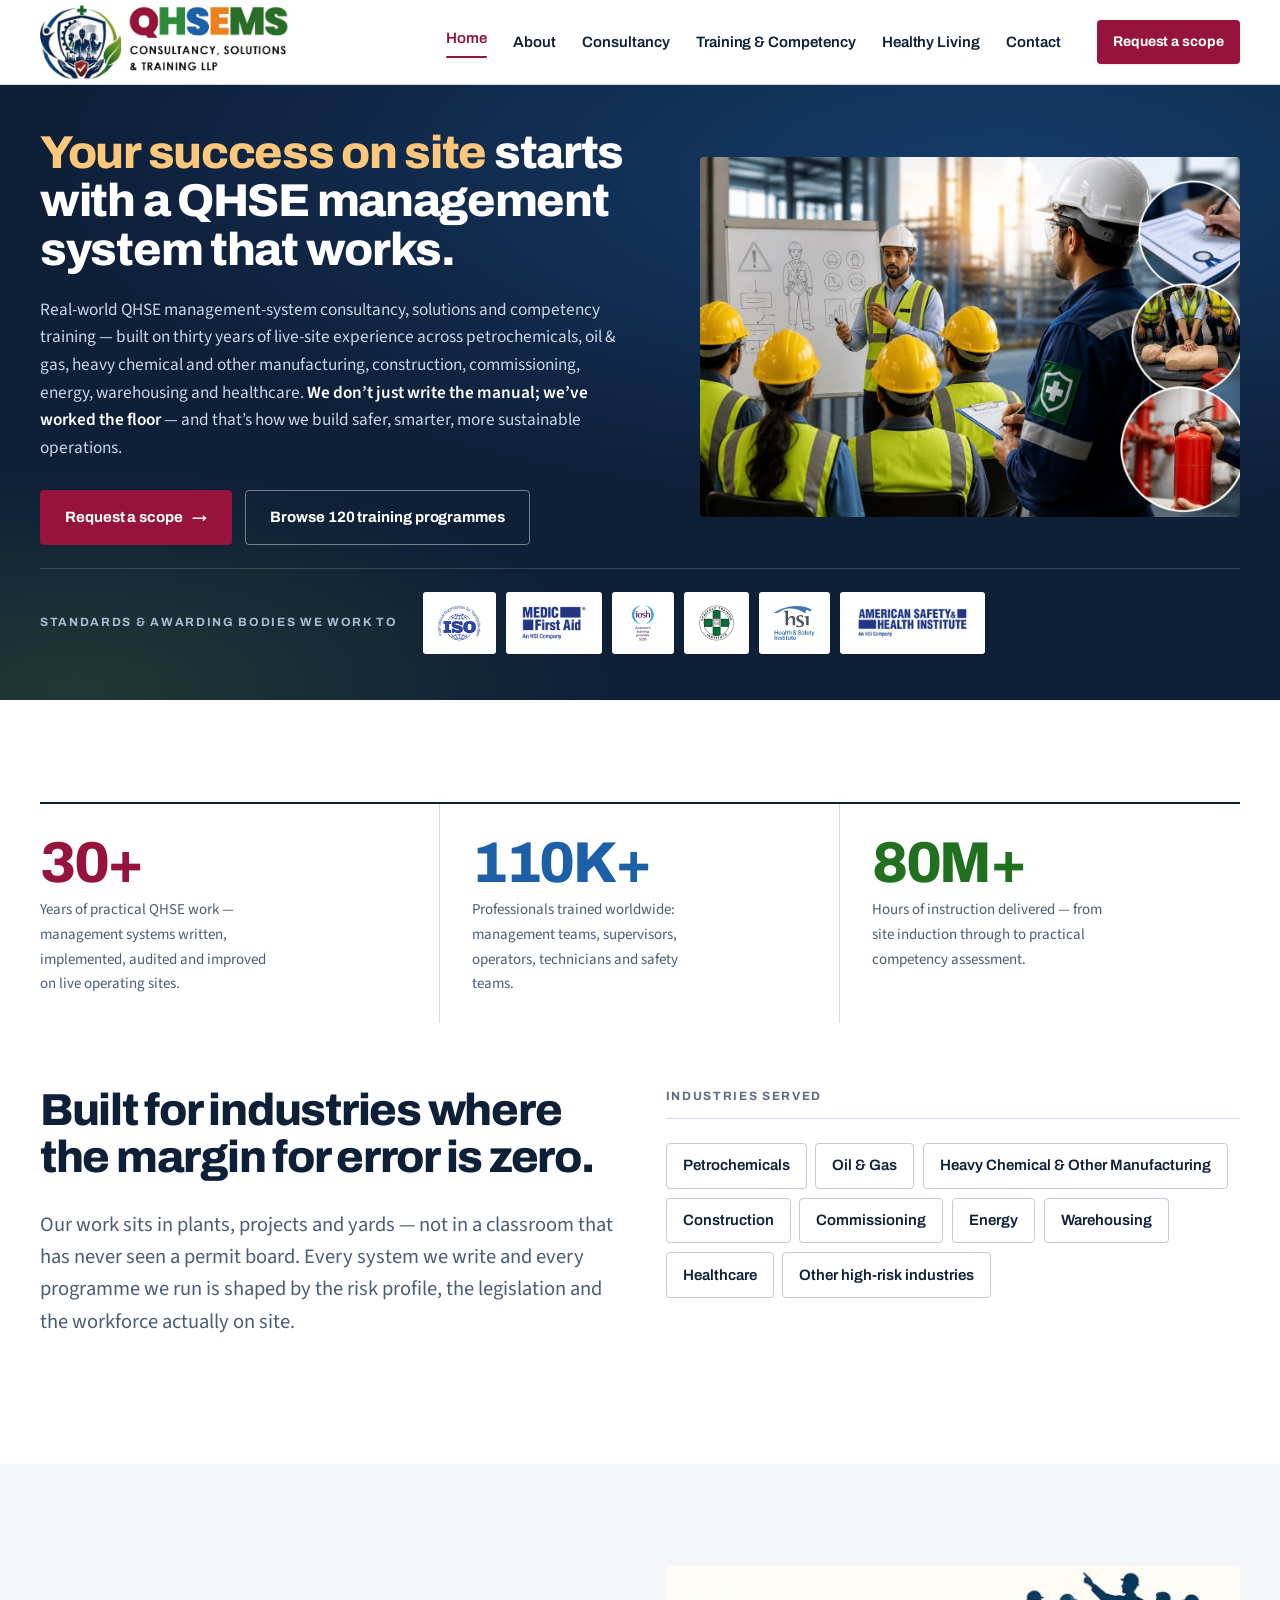
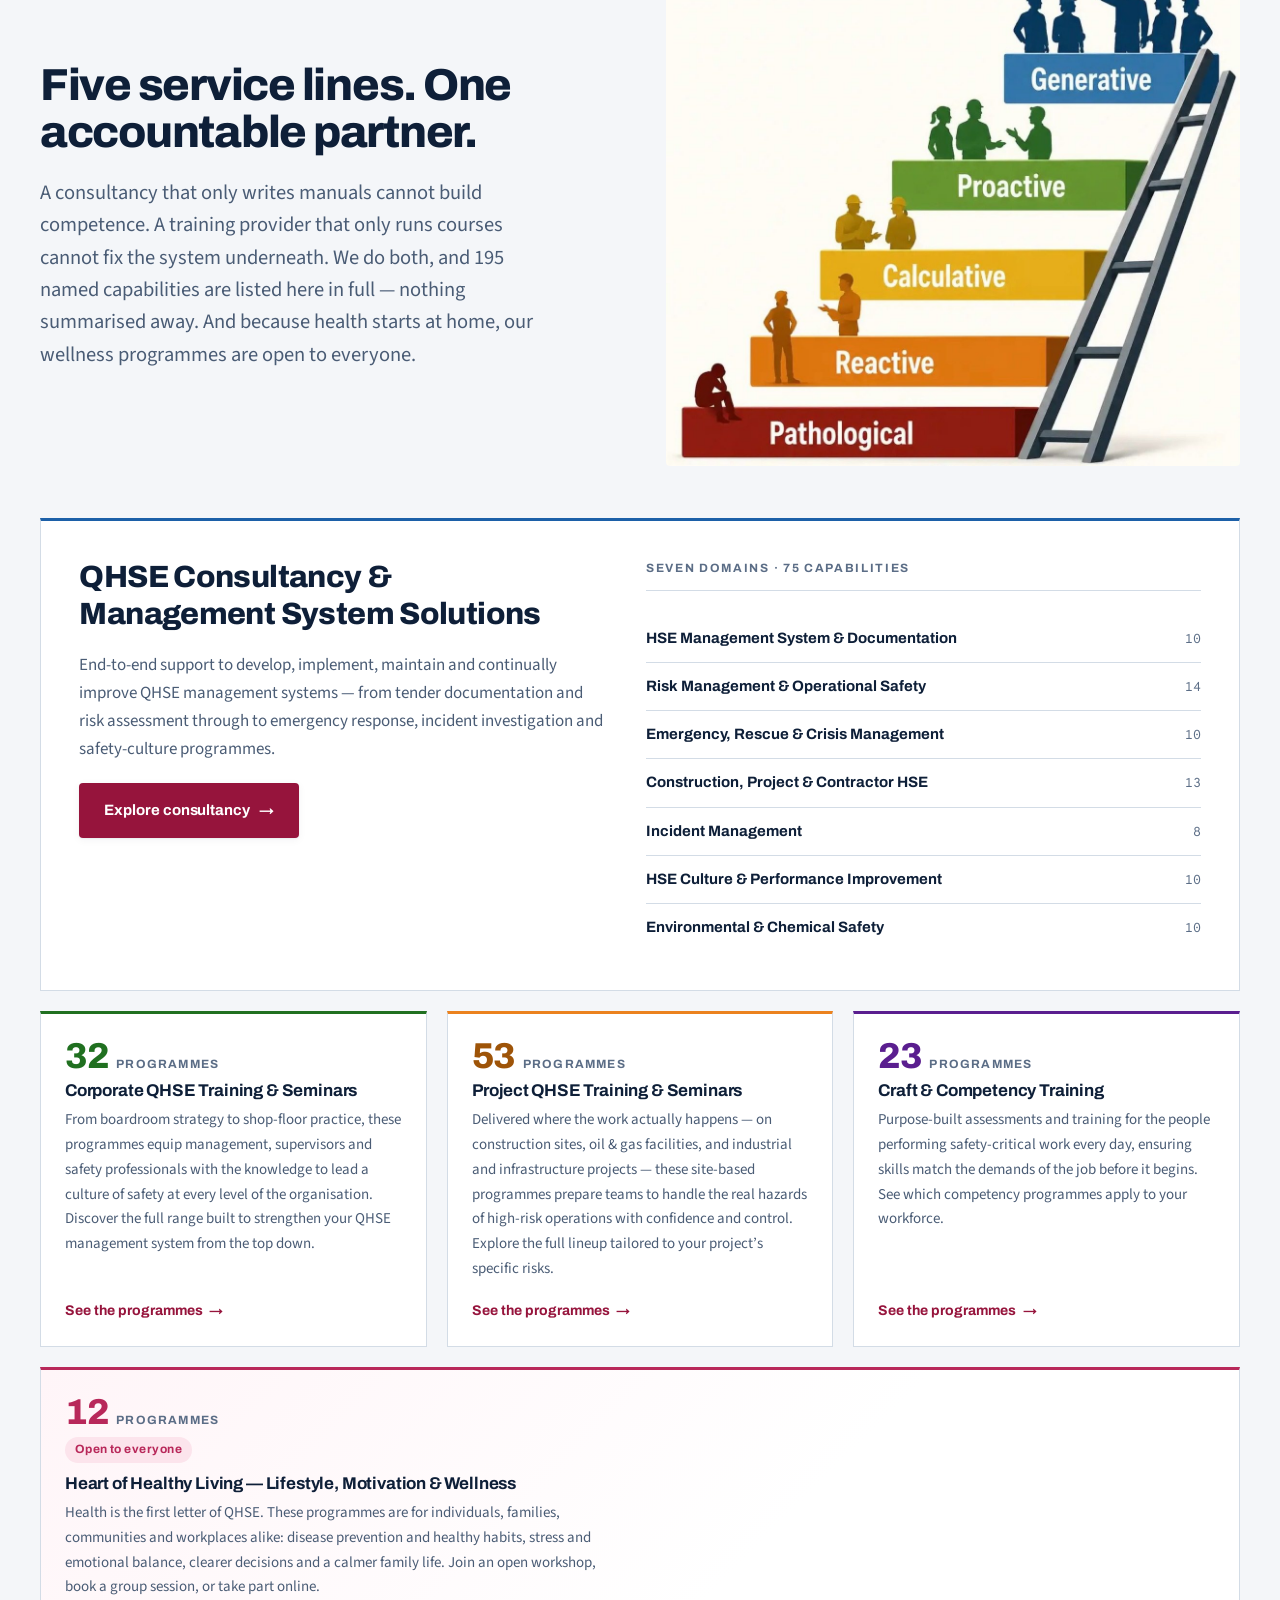
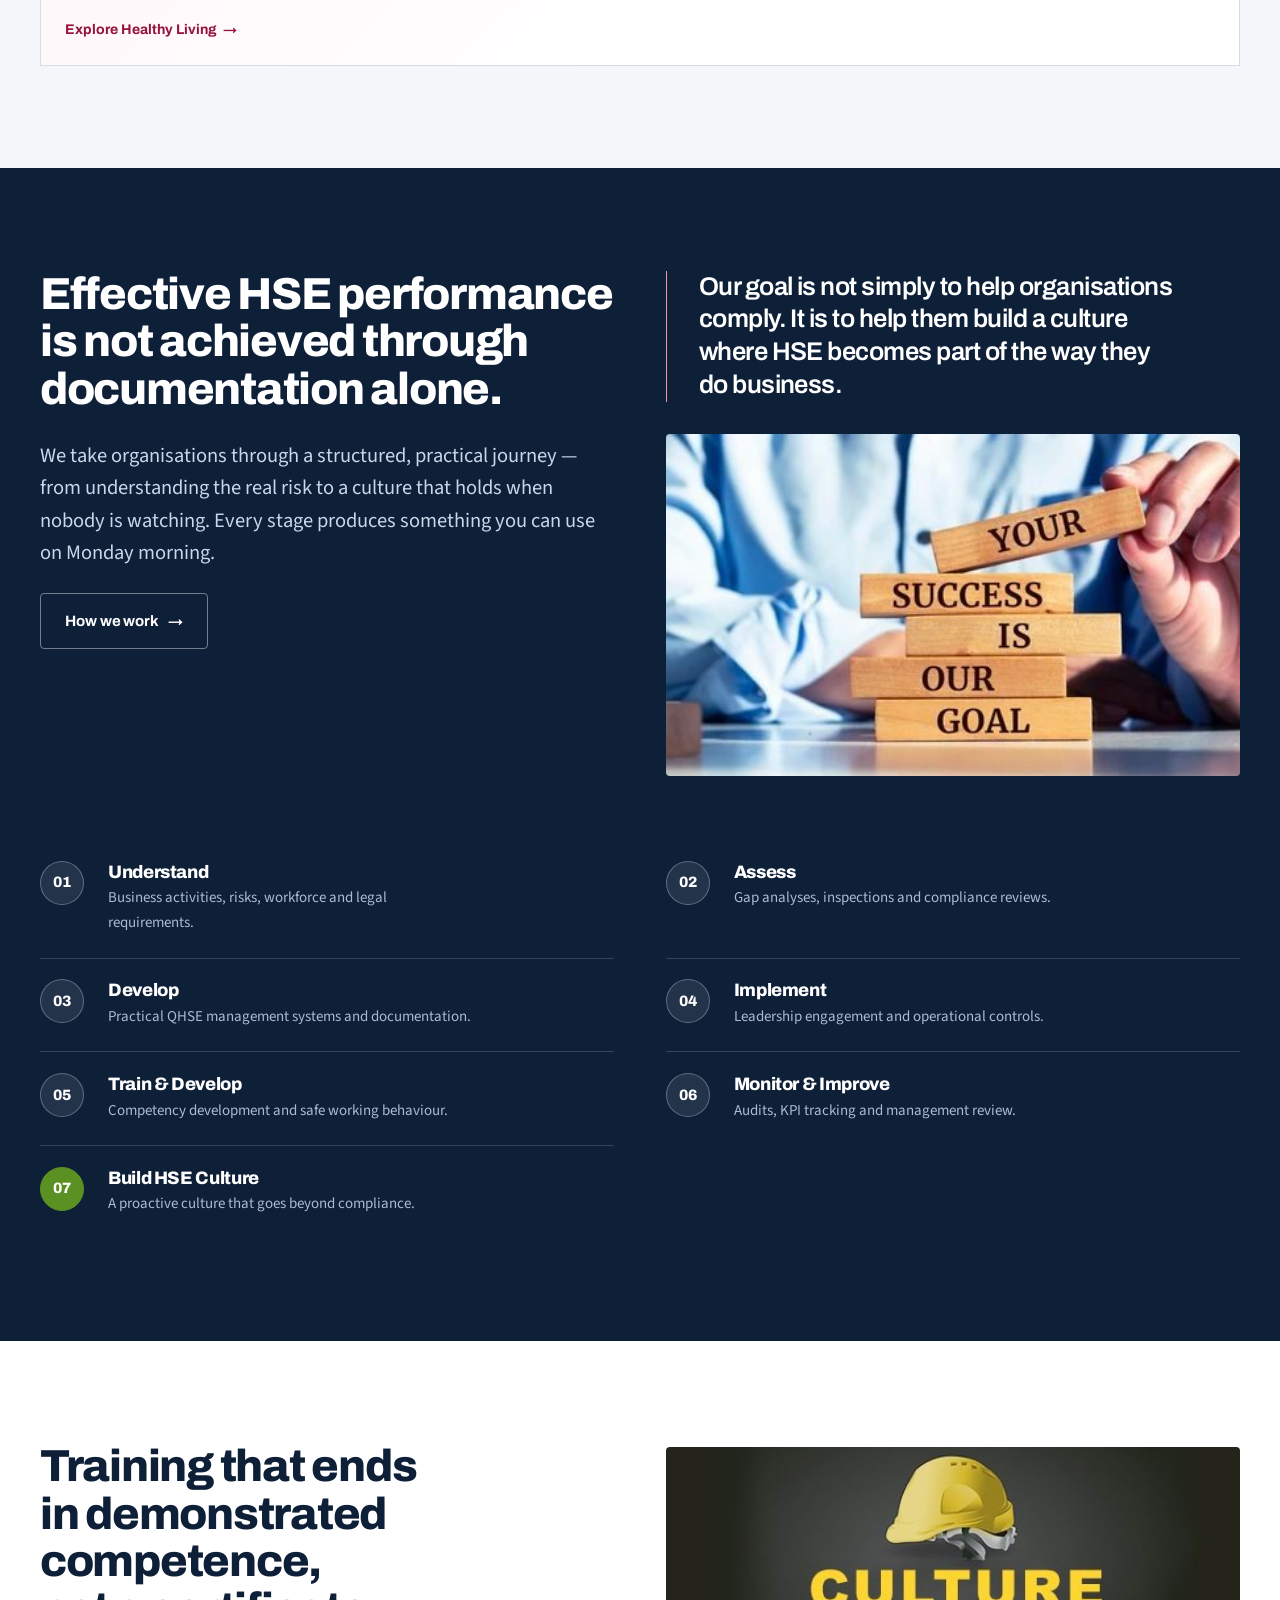
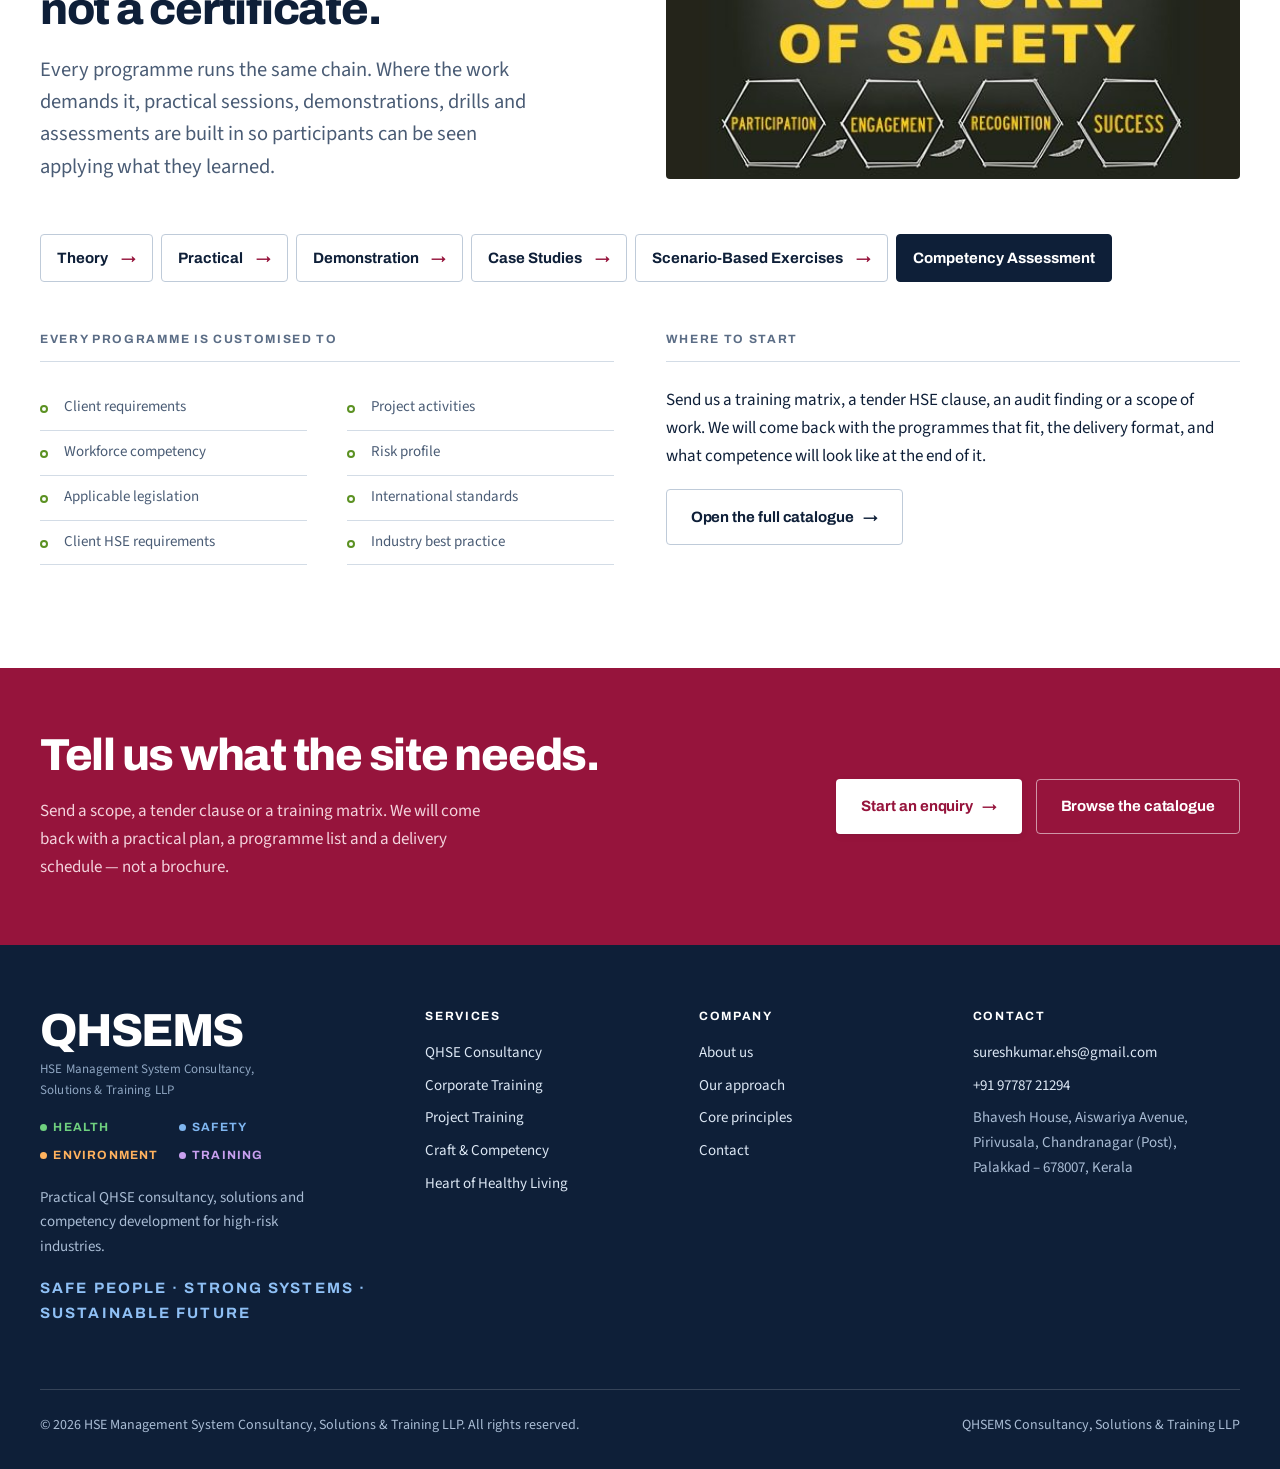
==== index.html @ 495a7391 "Add Heart of Healthy Living programme, site photos and larger logo tagline - New wellness.html: 12 l" ====
<!DOCTYPE html>
<html lang="en">
<head>
<meta charset="utf-8">
<meta name="viewport" content="width=device-width, initial-scale=1">
<title>QHSEMS — HSE Management System Consultancy, Solutions &amp; Training LLP</title>
<meta name="description" content="QHSE management system consultancy, solutions and competency training for petrochemicals, oil &amp; gas, heavy chemical manufacturing, construction, commissioning, energy, warehousing and healthcare. 30+ years, 110,000+ professionals trained.">
<link rel="icon" href="assets/img/favicon.png" type="image/png">
<link rel="preconnect" href="https://fonts.googleapis.com">
<link rel="preconnect" href="https://fonts.gstatic.com" crossorigin>
<link href="https://fonts.googleapis.com/css2?family=Archivo:wght@500;600;700;800&family=Overpass+Mono:wght@400;600&family=Source+Sans+3:wght@400;600&display=swap" rel="stylesheet">
<link rel="stylesheet" href="assets/css/site.css">
<meta property="og:title" content="QHSEMS — HSE Management System Consultancy, Solutions &amp; Training LLP">
<meta property="og:description" content="Safe people. Strong systems. Sustainable future. 30+ years of practical QHSE consultancy and training in high-risk industries.">
<meta property="og:type" content="website">
</head>
<body data-page="home">
<!--
IMPECCABLE DIRECTION CONTRACT
THESIS: The catalogue is the argument — 195 named capabilities shown, not summarised. Refuses the three-icon-cards-and-a-stock-photo shorthand the category ships.
OWN-WORLD: Logo-sampled palette — navy #0E1F38 ground bands, crimson #96143C action, the four pillar colours (green/blue/orange/purple) coding the four service lines. Archivo 800 headlines, Source Sans 3 body, rules and hairlines instead of card shadows, authored line-art plant elevation.
STORY: A project or procurement buyer sees one partner for both the system and the people, confirms scale (30+/110K+/80M+) and standards, browses the real catalogue, builds an enquiry list, sends it.
FIRST VIEWPORT: Navy band washed with blue and leaf-green light. Left: headline over sub-line and two actions, crimson primary. Right: line-art process-plant elevation. A credentials rule spans both.
FORM: Category standard (canon exit), chosen by the user over the roll's assigned candidate 6 of 7 (isolation-and-tagging world); staging: conventional marketing scroll, own list; seed key 33fa7965.
FINISH: unreviewed and undocumented is unfinished; this build ends with the finish review, the verdict, and DESIGN.md
-->
<a class="skip" href="#main">Skip to content</a>

<header class="site-header">
  <div class="wrap site-header__bar">
    <a class="brand" href="index.html" aria-label="QHSEMS — home">
      <img src="assets/img/qhsems-logo-header.jpg" alt="QHSEMS Consultancy, Solutions &amp; Training LLP" width="1170" height="367">
    </a>
    <nav class="nav" id="primary-nav" aria-label="Primary">
      <a href="index.html" aria-current="page">Home</a>
      <a href="about.html">About</a>
      <a href="consultancy.html">Consultancy</a>
      <a href="training.html">Training &amp; Competency</a>
      <a href="wellness.html">Healthy Living</a>
      <a href="contact.html">Contact</a>
      <a class="nav__cta btn btn--primary" href="contact.html">Request a scope</a>
    </nav>
    <div class="header-actions">
      <button class="btn btn--ghost btn--sm basket-btn" id="enquiry-btn" type="button" data-count="0" hidden>
        Enquiry list <span class="n">0</span>
      </button>
      <a class="btn btn--primary btn--sm" href="contact.html">Request a scope</a>
      <button class="nav-toggle" type="button" aria-expanded="false" aria-controls="primary-nav" aria-label="Menu"><span></span></button>
    </div>
  </div>
</header>

<main id="main">

  <!-- ============ HERO ============ -->
  <section class="hero">
    <div class="wrap">
      <div class="hero__inner">
        <div>
          <h1><em>Your success on site</em> starts with a QHSE management system that works.</h1>
          <p class="hero__sub">Real-world QHSE management-system consultancy, solutions and competency training &mdash; built on thirty years of live-site experience across petrochemicals, oil &amp; gas, heavy chemical and other manufacturing, construction, commissioning, energy, warehousing and healthcare. <strong>We don&rsquo;t just write the manual; we&rsquo;ve worked the floor</strong> &mdash; and that&rsquo;s how we build safer, smarter, more sustainable operations.</p>
          <div class="hero__actions">
            <a class="btn btn--primary" href="contact.html">Request a scope <span class="btn__arrow" aria-hidden="true">&rarr;</span></a>
            <a class="btn btn--on-ink" href="training.html">Browse 120 training programmes</a>
          </div>
        </div>
        <div class="hero__art">
          <img src="assets/img/hero-training.jpg" alt="QHSEMS trainer briefing a site crew in hard hats and hi-vis, with insets of certification, CPR practice and fire-extinguisher training" width="1280" height="853" fetchpriority="high">
        </div>
      </div>

      <div class="hero__cred">
        <div class="credentials">
          <span class="credentials__label">Standards &amp; awarding bodies we work to</span>
          <ul class="cred-logos">
            <li><img src="assets/img/cred-iso.png" alt="ISO &mdash; International Organization for Standardization" width="142" height="120" loading="lazy"></li>
            <li><img src="assets/img/cred-medic-first-aid.png" alt="MEDIC First Aid, an HSI company" width="186" height="120" loading="lazy"></li>
            <li><img src="assets/img/cred-iosh.png" alt="IOSH approved training provider 5235" width="120" height="120" loading="lazy"></li>
            <li><img src="assets/img/cred-scaffold-training-institute.png" alt="Scaffold Training Institute" width="125" height="120" loading="lazy"></li>
            <li><img src="assets/img/cred-hsi.png" alt="HSI &mdash; Health &amp; Safety Institute" width="138" height="120" loading="lazy"></li>
            <li><img src="assets/img/cred-ashi.png" alt="American Safety &amp; Health Institute, an HSI company" width="281" height="120" loading="lazy"></li>
          </ul>
        </div>
      </div>
    </div>
  </section>

  <!-- ============ RECORD ============ -->
  <section class="section">
    <div class="wrap">
      <div class="record">
        <div class="record__item reveal">
          <span class="record__n">30+</span>
          <p>Years of practical QHSE work — management systems written, implemented, audited and improved on live operating sites.</p>
        </div>
        <div class="record__item reveal">
          <span class="record__n">110K+</span>
          <p>Professionals trained worldwide: management teams, supervisors, operators, technicians and safety teams.</p>
        </div>
        <div class="record__item reveal">
          <span class="record__n">80M+</span>
          <p>Hours of instruction delivered — from site induction through to practical competency assessment.</p>
        </div>
      </div>

      <div class="two-col" style="margin-top:clamp(2.5rem,5vw,4rem)">
        <div class="reveal">
          <h2>Built for industries where the margin for error is zero.</h2>
          <p class="lede">Our work sits in plants, projects and yards — not in a classroom that has never seen a permit board. Every system we write and every programme we run is shaped by the risk profile, the legislation and the workforce actually on site.</p>
        </div>
        <div class="reveal">
          <span class="rule-label">Industries served</span>
          <ul class="industries">
            <li>Petrochemicals</li>
            <li>Oil &amp; Gas</li>
            <li>Heavy Chemical &amp; Other Manufacturing</li>
            <li>Construction</li>
            <li>Commissioning</li>
            <li>Energy</li>
            <li>Warehousing</li>
            <li>Healthcare</li>
            <li>Other high-risk industries</li>
          </ul>
        </div>
      </div>
    </div>
  </section>

  <!-- ============ SERVICES ============ -->
  <section class="section section--surface" id="services">
    <div class="wrap">
      <div class="section-head section-head--media reveal">
        <div>
          <h2>Five service lines. One accountable partner.</h2>
          <p class="lede">A consultancy that only writes manuals cannot build competence. A training provider that only runs courses cannot fix the system underneath. We do both, and 195 named capabilities are listed here in full — nothing summarised away. And because health starts at home, our wellness programmes are open to everyone.</p>
        </div>
        <img class="media" src="assets/img/culture-ladder.jpg" alt="Safety culture ladder: Pathological, Reactive, Calculative, Proactive, Generative" width="1188" height="1034" loading="lazy">
      </div>

      <div class="lead-service reveal">
        <div>
          <h3>QHSE Consultancy &amp; Management System Solutions</h3>
          <p>End-to-end support to develop, implement, maintain and continually improve QHSE management systems — from tender documentation and risk assessment through to emergency response, incident investigation and safety-culture programmes.</p>
          <a class="btn btn--primary" href="consultancy.html">Explore consultancy <span class="btn__arrow" aria-hidden="true">&rarr;</span></a>
        </div>
        <div>
          <span class="rule-label">Seven domains &middot; 75 capabilities</span>
          <ul class="domain-list">
            <li><b>HSE Management System &amp; Documentation</b> <span class="count">10</span></li>
            <li><b>Risk Management &amp; Operational Safety</b> <span class="count">14</span></li>
            <li><b>Emergency, Rescue &amp; Crisis Management</b> <span class="count">10</span></li>
            <li><b>Construction, Project &amp; Contractor HSE</b> <span class="count">13</span></li>
            <li><b>Incident Management</b> <span class="count">8</span></li>
            <li><b>HSE Culture &amp; Performance Improvement</b> <span class="count">10</span></li>
            <li><b>Environmental &amp; Chemical Safety</b> <span class="count">10</span></li>
          </ul>
        </div>
      </div>

      <div class="tracks">
        <a class="track track--corporate reveal" href="training.html#corporate">
          <span class="track__n">32<small>programmes</small></span>
          <h4>Corporate QHSE Training &amp; Seminars</h4>
          <p>From boardroom strategy to shop-floor practice, these programmes equip management, supervisors and safety professionals with the knowledge to lead a culture of safety at every level of the organisation. Discover the full range built to strengthen your QHSE management system from the top down.</p>
          <span class="track__go">See the programmes <span class="btn__arrow" aria-hidden="true">&rarr;</span></span>
        </a>
        <a class="track track--project reveal" href="training.html#project">
          <span class="track__n">53<small>programmes</small></span>
          <h4>Project QHSE Training &amp; Seminars</h4>
          <p>Delivered where the work actually happens &mdash; on construction sites, oil &amp; gas facilities, and industrial and infrastructure projects &mdash; these site-based programmes prepare teams to handle the real hazards of high-risk operations with confidence and control. Explore the full lineup tailored to your project&rsquo;s specific risks.</p>
          <span class="track__go">See the programmes <span class="btn__arrow" aria-hidden="true">&rarr;</span></span>
        </a>
        <a class="track track--craft reveal" href="training.html#craft">
          <span class="track__n">23<small>programmes</small></span>
          <h4>Craft &amp; Competency Training</h4>
          <p>Purpose-built assessments and training for the people performing safety-critical work every day, ensuring skills match the demands of the job before it begins. See which competency programmes apply to your workforce.</p>
          <span class="track__go">See the programmes <span class="btn__arrow" aria-hidden="true">&rarr;</span></span>
        </a>
        <a class="track track--wellness reveal" href="wellness.html">
          <span class="track__n">12<small>programmes</small></span>
          <span class="track__tag">Open to everyone</span>
          <h4>Heart of Healthy Living &mdash; Lifestyle, Motivation &amp; Wellness</h4>
          <p>Health is the first letter of QHSE. These programmes are for individuals, families, communities and workplaces alike: disease prevention and healthy habits, stress and emotional balance, clearer decisions and a calmer family life. Join an open workshop, book a group session, or take part online.</p>
          <span class="track__go">Explore Healthy Living <span class="btn__arrow" aria-hidden="true">&rarr;</span></span>
        </a>
      </div>
    </div>
  </section>

  <!-- ============ APPROACH ============ -->
  <section class="section section--ink">
    <div class="wrap">
      <div class="two-col" style="align-items:start">
        <div class="reveal">
          <h2>Effective HSE performance is not achieved through documentation alone.</h2>
          <p class="lede">We take organisations through a structured, practical journey — from understanding the real risk to a culture that holds when nobody is watching. Every stage produces something you can use on Monday morning.</p>
          <p style="margin-top:1.5rem"><a class="btn btn--on-ink" href="about.html">How we work <span class="btn__arrow" aria-hidden="true">&rarr;</span></a></p>
        </div>
        <div class="reveal">
          <p class="quote">Our goal is not simply to help organisations comply. It is to help them build a culture where HSE becomes part of the way they do business.</p>
          <img class="media" src="assets/img/success-goal.jpg" alt="Wooden blocks stacked to read: Your success is our goal" width="436" height="260" loading="lazy" style="margin-top:2rem">

        </div>
      </div>

      <ol class="rail" style="margin-top:clamp(2.5rem,5vw,4rem)">
        <li class="reveal"><h3>Understand</h3><p>Business activities, risks, workforce and legal requirements.</p></li>
        <li class="reveal"><h3>Assess</h3><p>Gap analyses, inspections and compliance reviews.</p></li>
        <li class="reveal"><h3>Develop</h3><p>Practical QHSE management systems and documentation.</p></li>
        <li class="reveal"><h3>Implement</h3><p>Leadership engagement and operational controls.</p></li>
        <li class="reveal"><h3>Train &amp; Develop</h3><p>Competency development and safe working behaviour.</p></li>
        <li class="reveal"><h3>Monitor &amp; Improve</h3><p>Audits, KPI tracking and management review.</p></li>
        <li class="reveal"><h3>Build HSE Culture</h3><p>A proactive culture that goes beyond compliance.</p></li>
      </ol>
    </div>
  </section>

  <!-- ============ TRAINING APPROACH ============ -->
  <section class="section">
    <div class="wrap">
      <div class="section-head section-head--media reveal">
        <div>
          <h2>Training that ends in demonstrated competence, not a certificate.</h2>
          <p class="lede">Every programme runs the same chain. Where the work demands it, practical sessions, demonstrations, drills and assessments are built in so participants can be seen applying what they learned.</p>
        </div>
        <img class="media" src="assets/img/culture-of-safety.jpg" alt="Culture of safety: Participation, Engagement, Recognition, Success" width="545" height="315" loading="lazy">
      </div>

      <ul class="chain reveal">
        <li>Theory</li>
        <li>Practical</li>
        <li>Demonstration</li>
        <li>Case Studies</li>
        <li>Scenario-Based Exercises</li>
        <li>Competency Assessment</li>
      </ul>

      <div class="two-col" style="margin-top:clamp(2rem,4vw,3rem)">
        <div class="reveal">
          <span class="rule-label">Every programme is customised to</span>
          <ul class="tailored">
            <li>Client requirements</li>
            <li>Project activities</li>
            <li>Workforce competency</li>
            <li>Risk profile</li>
            <li>Applicable legislation</li>
            <li>International standards</li>
            <li>Client HSE requirements</li>
            <li>Industry best practice</li>
          </ul>
        </div>
        <div class="reveal">
          <span class="rule-label">Where to start</span>
          <p>Send us a training matrix, a tender HSE clause, an audit finding or a scope of work. We will come back with the programmes that fit, the delivery format, and what competence will look like at the end of it.</p>
          <p><a class="btn btn--ghost" href="training.html">Open the full catalogue <span class="btn__arrow" aria-hidden="true">&rarr;</span></a></p>
        </div>
      </div>
    </div>
  </section>

  <!-- ============ CTA ============ -->
  <section class="cta">
    <div class="wrap cta__inner">
      <div>
        <h2>Tell us what the site needs.</h2>
        <p>Send a scope, a tender clause or a training matrix. We will come back with a practical plan, a programme list and a delivery schedule — not a brochure.</p>
      </div>
      <div class="cta__actions">
        <a class="btn btn--primary" href="contact.html">Start an enquiry <span class="btn__arrow" aria-hidden="true">&rarr;</span></a>
        <a class="btn btn--on-ink" href="training.html">Browse the catalogue</a>
      </div>
    </div>
  </section>

</main>

<footer class="site-footer">
  <div class="wrap">
    <div class="footer-grid">
      <div class="footer-brand">
        <p class="footer-word">QHSEMS</p>
        <p class="footer-legal">HSE Management System Consultancy, Solutions &amp; Training LLP</p>
        <ul class="footer-pillars">
          <li style="--c:#6FD07F">Health</li>
          <li style="--c:#7FB6F0">Safety</li>
          <li style="--c:#FFB25E">Environment</li>
          <li style="--c:#C9A0F0">Training</li>
        </ul>
        <p>Practical QHSE consultancy, solutions and competency development for high-risk industries.</p>
        <p class="footer-tag">Safe People &middot; Strong Systems &middot; Sustainable Future</p>
      </div>
      <div class="footer-col">
        <h4>Services</h4>
        <ul>
          <li><a href="consultancy.html">QHSE Consultancy</a></li>
          <li><a href="training.html#corporate">Corporate Training</a></li>
          <li><a href="training.html#project">Project Training</a></li>
          <li><a href="training.html#craft">Craft &amp; Competency</a></li>
          <li><a href="wellness.html">Heart of Healthy Living</a></li>
        </ul>
      </div>
      <div class="footer-col">
        <h4>Company</h4>
        <ul>
          <li><a href="about.html">About us</a></li>
          <li><a href="about.html#approach">Our approach</a></li>
          <li><a href="about.html#principles">Core principles</a></li>
          <li><a href="contact.html">Contact</a></li>
        </ul>
      </div>
      <div class="footer-col">
        <h4>Contact</h4>
        <ul>
          <li><a href="mailto:sureshkumar.ehs@gmail.com">sureshkumar.ehs@gmail.com</a></li>
          <li><a href="tel:+919778721294">+91 97787 21294</a></li>
          <li>Bhavesh House, Aiswariya Avenue,<br>Pirivusala, Chandranagar (Post),<br>Palakkad &ndash; 678007, Kerala</li>
        </ul>
      </div>
    </div>
    <div class="footer-bottom">
      <span>&copy; <span data-year>2026</span> HSE Management System Consultancy, Solutions &amp; Training LLP. All rights reserved.</span>
      <span>QHSEMS Consultancy, Solutions &amp; Training LLP</span>
    </div>
  </div>
</footer>

<script src="assets/js/site.js"></script>
</body>
</html>
---- assets/css/site.css ----
/* ==========================================================================
   QHSEMS Consultancy, Solutions & Training LLP
   Design system. Light ground, sized for site-office fluorescent and outdoor sun.
   Palette sampled from the supplied logo lockup.
   ========================================================================== */

:root{
  /* ink + ground */
  --ink:        #0E1F38;
  --ink-2:      #16304F;
  --muted:      #4A5C75;
  --muted-2:    #5B6D86;
  --paper:      #FFFFFF;
  --surface:    #F4F6F9;
  --surface-2:  #E8EDF3;
  --line:       #D3DCE6;
  --line-2:     #BFCBD9;

  /* brand pillars, sampled from the logo */
  --health:     #207020;
  --safety:     #1C60A8;
  --environ:    #EB821E;
  --training:   #5A1E8F;
  --crimson:    #96143C;
  --crimson-dk: #7A0F31;
  --heart:      #B8285A;
  --leaf:       #5B9122;

  /* text-safe on white */
  --environ-ink:#9E5408;

  /* on-navy */
  --on-ink-mut: #A9BCD4;
  --rule-ink:   rgba(255,255,255,.16);

  /* type */
  --display: "Archivo", "Helvetica Neue", Arial, sans-serif;
  --body: "Source Sans 3", "Segoe UI", system-ui, sans-serif;
  --mono: "Overpass Mono", ui-monospace, Consolas, monospace;

  /* metrics */
  --wrap: 1240px;
  --gutter: clamp(1.25rem, 4vw, 2.5rem);
  --pad-y: clamp(4.5rem, 8vw, 7.5rem);
  --radius: 4px;
  --header-h: 84px;

  --shadow-sm: 0 1px 2px rgba(14,31,56,.06), 0 2px 8px rgba(14,31,56,.05);
  --shadow-md: 0 2px 4px rgba(14,31,56,.05), 0 10px 26px rgba(14,31,56,.09);
  --shadow-lg: 0 4px 8px rgba(14,31,56,.06), 0 22px 50px rgba(14,31,56,.13);

  --ease: cubic-bezier(.16,.84,.28,1);
}

*,*::before,*::after{ box-sizing:border-box; }
html{ -webkit-text-size-adjust:100%; scroll-behavior:smooth; scroll-padding-top:calc(var(--header-h) + 1rem); }
@media (prefers-reduced-motion: reduce){ html{ scroll-behavior:auto; } }

body{
  margin:0;
  background:var(--paper);
  color:var(--ink);
  font-family:var(--body);
  font-size:1.0625rem;
  line-height:1.65;
  -webkit-font-smoothing:antialiased;
  text-rendering:optimizeLegibility;
}

img,svg{ max-width:100%; display:block; }
[hidden]{ display:none !important; }
a{ color:var(--safety); }
a:focus-visible,button:focus-visible,input:focus-visible,select:focus-visible,
textarea:focus-visible,summary:focus-visible,[tabindex]:focus-visible{
  outline:3px solid var(--crimson);
  outline-offset:3px;
  border-radius:2px;
}

/* ---------- type ---------- */
h1,h2,h3,h4{
  font-family:var(--display);
  font-weight:800;
  line-height:1.06;
  letter-spacing:-0.028em;
  margin:0 0 .6em;
  text-wrap:balance;
  color:var(--ink);
}
h1{ font-size:clamp(2.35rem, 4.4vw, 3.7rem); }
h2{ font-size:clamp(1.95rem, 3.5vw, 3rem); }
h3{ font-size:clamp(1.2rem, 1.7vw, 1.5rem); letter-spacing:-0.02em; line-height:1.2; }
h4{ font-size:1.0625rem; letter-spacing:-0.01em; font-weight:700; line-height:1.3; }
p{ margin:0 0 1.15em; max-width:70ch; }
.lede{ font-size:clamp(1.125rem,1.6vw,1.3125rem); line-height:1.58; color:var(--muted); max-width:64ch; }
.lede strong{ color:var(--ink); font-weight:600; }
ul,ol{ margin:0 0 1.15em; padding-left:1.15em; }
li{ margin:.25em 0; }
strong{ font-weight:600; }

.rule-label{
  font-family:var(--display);
  font-size:.75rem;
  font-weight:700;
  letter-spacing:.14em;
  text-transform:uppercase;
  color:var(--muted-2);
  margin:0 0 1.5rem;
  padding-bottom:.7rem;
  border-bottom:1px solid var(--line);
  display:block;
}
.section--ink .rule-label{ color:var(--on-ink-mut); border-bottom-color:var(--rule-ink); }

/* ---------- layout ---------- */
.wrap{ width:min(var(--wrap), 100% - var(--gutter)*2); margin-inline:auto; }
.section{ padding-block:var(--pad-y); }
.section--tight{ padding-block:clamp(3rem,5vw,4.5rem); }
.section--surface{ background:var(--surface); }
.section--ink{ background:var(--ink); color:#fff; }
.section--ink h2,.section--ink h3,.section--ink h4{ color:#fff; }
.section--ink p{ color:var(--on-ink-mut); }
.section--ink .lede{ color:#C9D7E8; }
.section--ink .lede strong{ color:#fff; }

.section-head{ max-width:64ch; margin-bottom:clamp(2.5rem,4vw,3.75rem); }
.section-head h2{ margin-bottom:.45em; }
.section-head p{ margin-bottom:0; }
.section-head--media{ max-width:none; display:grid; gap:clamp(1.5rem,4vw,3.5rem); align-items:center; }
.section-head--media > div{ max-width:64ch; }
@media (min-width:900px){ .section-head--media{ grid-template-columns:1fr 1fr; } }
.media{ display:block; width:100%; height:auto; border-radius:var(--radius); }

.skip{
  position:absolute; left:-9999px; top:0; z-index:200;
  background:var(--crimson); color:#fff; padding:.85rem 1.25rem;
  font-family:var(--display); font-weight:700;
}
.skip:focus{ left:0; }

/* ---------- header ---------- */
.site-header{
  position:sticky; top:0; z-index:100;
  background:var(--paper);
  border-bottom:1px solid var(--line);
}
.site-header__bar{
  display:flex; align-items:center; gap:1.5rem;
  min-height:var(--header-h);
}
.brand{ display:flex; align-items:center; flex:0 0 auto; margin-right:auto; }
.brand img{ width:clamp(200px,22vw,250px); height:auto; }

.nav{ display:flex; align-items:center; gap:.15rem; }
.nav a{
  font-family:var(--display); font-weight:600; font-size:.9375rem;
  color:var(--ink); text-decoration:none;
  padding:.6rem .75rem; border-radius:var(--radius);
  letter-spacing:-.005em; white-space:nowrap;
  transition:color .18s var(--ease), background-color .18s var(--ease);
}
.nav a:hover{ background:var(--surface); color:var(--crimson); }
.nav a[aria-current="page"]{ color:var(--crimson); }
.nav a[aria-current="page"]::after{
  content:""; display:block; height:2px; background:var(--crimson);
  margin-top:.3rem; border-radius:2px;
}
.header-actions{ display:flex; align-items:center; gap:.6rem; }

.nav-toggle{
  display:none; width:46px; height:46px; padding:0;
  border:1px solid var(--line-2); background:var(--paper);
  border-radius:var(--radius); cursor:pointer; color:var(--ink);
}
.nav-toggle span, .nav-toggle span::before, .nav-toggle span::after{
  display:block; width:20px; height:2px; background:currentColor;
  margin-inline:auto; transition:transform .25s var(--ease), opacity .18s linear;
}
.nav-toggle span::before,.nav-toggle span::after{ content:""; position:relative; }
.nav-toggle span::before{ top:-6px; }
.nav-toggle span::after{ top:4px; }
.nav-toggle[aria-expanded="true"] span{ background:transparent; }
.nav-toggle[aria-expanded="true"] span::before{ transform:translateY(6px) rotate(45deg); }
.nav-toggle[aria-expanded="true"] span::after{ transform:translateY(-6px) rotate(-45deg); }

/* ---------- buttons ---------- */
.btn{
  display:inline-flex; align-items:center; justify-content:center; gap:.55rem;
  font-family:var(--display); font-weight:700; font-size:.9375rem;
  letter-spacing:-.005em;
  padding:.9rem 1.5rem; border-radius:var(--radius);
  border:1.5px solid transparent; cursor:pointer; text-decoration:none;
  white-space:nowrap;
  transition:background-color .18s var(--ease), color .18s var(--ease),
             border-color .18s var(--ease), transform .18s var(--ease),
             box-shadow .18s var(--ease);
}
.btn--primary{ background:var(--crimson); color:#fff; box-shadow:var(--shadow-sm); }
.btn--primary:hover{ background:var(--crimson-dk); transform:translateY(-1px); box-shadow:var(--shadow-md); }
.btn--ghost{ border-color:var(--line-2); color:var(--ink); background:var(--paper); }
.btn--ghost:hover{ border-color:var(--ink); background:var(--surface); }
.btn--on-ink{ border-color:rgba(255,255,255,.42); color:#fff; background:transparent; }
.btn--on-ink:hover{ background:rgba(255,255,255,.1); border-color:#fff; }
.btn--sm{ padding:.6rem .95rem; font-size:.875rem; }
.btn[disabled]{ opacity:.5; cursor:not-allowed; transform:none; box-shadow:none; }
.btn__arrow{ transition:transform .22s var(--ease); }
.btn:hover .btn__arrow{ transform:translateX(3px); }

/* ---------- hero ---------- */
.hero{
  position:relative; overflow:hidden;
  background:var(--ink);
  color:#fff;
  padding-block:clamp(2rem,3.4vw,2.75rem) clamp(2.25rem,3.5vw,3rem);
}
.hero::before{
  content:""; position:absolute; inset:0;
  background:
    radial-gradient(120% 90% at 78% 14%, rgba(28,96,168,.44) 0%, rgba(14,31,56,0) 62%),
    radial-gradient(70% 60% at 6% 98%, rgba(91,145,34,.22) 0%, rgba(14,31,56,0) 60%);
  pointer-events:none;
}
.hero__inner{ position:relative; z-index:1; display:grid; gap:clamp(2rem,4vw,3.5rem); align-items:center; }
@media (min-width:1000px){ .hero__inner{ grid-template-columns:1.06fr .94fr; } }
.hero h1{ color:#fff; font-size:clamp(2.2rem,3.6vw,3.05rem); margin-bottom:.45em; max-width:28ch; }
.hero h1 em{ font-style:normal; color:#FFC77A; }
.hero__sub{ font-size:clamp(1rem,1.35vw,1.1875rem); line-height:1.6; color:#C9D7E8; max-width:66ch; margin-bottom:1.75rem; }
.hero__sub strong{ color:#fff; font-weight:600; }
.hero__actions{ display:flex; flex-wrap:wrap; gap:.85rem; }
.hero__art{ position:relative; }
.hero__art img{ display:block; width:100%; height:auto; border-radius:var(--radius); }
.hero__cred{ position:relative; z-index:1; margin-top:clamp(1rem,2vw,1.4rem); }

.credentials{
  border-top:1px solid var(--rule-ink);
  padding-top:1.4rem;
  display:flex; flex-wrap:wrap; align-items:center; gap:.7rem 1.5rem;
}
.credentials__label{
  font-family:var(--display); font-size:.75rem; font-weight:700;
  letter-spacing:.14em; text-transform:uppercase; color:var(--on-ink-mut);
}
.credentials ul{ display:flex; flex-wrap:wrap; gap:.5rem; list-style:none; margin:0; padding:0; }
.credentials li{ margin:0; }

/* credential marks: one white tile per awarding body, on light ground or navy */
.cred-logos{ display:flex; flex-wrap:wrap; align-items:center; gap:.5rem; list-style:none; margin:0; padding:0; }
.cred-logos li{ margin:0; }
.cred-logos img{
  display:block; height:clamp(48px,5vw,64px); width:auto;
  border-radius:var(--radius);
  border:1px solid rgba(14,31,56,.12);
}

/* ---------- record band (real numbers) ---------- */
.record{ display:grid; gap:0; border-top:2px solid var(--ink); }
@media (min-width:820px){ .record{ grid-template-columns:repeat(3,1fr); } }
.record__item{ padding:1.65rem 0 1.4rem; border-bottom:1px solid var(--line); }
@media (min-width:820px){
  .record__item{ padding:2rem clamp(1.25rem,2.5vw,2.25rem) 1.6rem; border-bottom:none; border-right:1px solid var(--line); }
  .record__item:first-child{ padding-left:0; }
  .record__item:last-child{ border-right:none; padding-right:0; }
}
.record__n{
  font-family:var(--display); font-weight:800;
  font-size:clamp(2.6rem,5vw,3.6rem); line-height:.94; letter-spacing:-.04em;
  display:block; margin-bottom:.5rem; font-variant-numeric:tabular-nums;
}
.record__item:nth-child(1) .record__n{ color:var(--crimson); }
.record__item:nth-child(2) .record__n{ color:var(--safety); }
.record__item:nth-child(3) .record__n{ color:var(--health); }
.record__item p{ margin:0; font-size:.9375rem; color:var(--muted); max-width:34ch; }
.section--ink .record{ border-top-color:rgba(255,255,255,.5); }
.section--ink .record__item{ border-color:var(--rule-ink); }
.section--ink .record__item p{ color:var(--on-ink-mut); }
.section--ink .record__item:nth-child(1) .record__n{ color:#FF8FAE; }
.section--ink .record__item:nth-child(2) .record__n{ color:#8FC0F5; }
.section--ink .record__item:nth-child(3) .record__n{ color:#A5DE72; }

/* ---------- service lines ---------- */
.lead-service{
  display:grid; gap:clamp(1.75rem,3vw,3rem);
  padding:clamp(1.6rem,3vw,2.6rem);
  background:var(--paper); border:1px solid var(--line);
  border-top:3px solid var(--safety);
}
@media (min-width:900px){ .lead-service{ grid-template-columns:1fr 1.05fr; align-items:start; } }
.lead-service h3{ font-size:clamp(1.5rem,2.4vw,2rem); }
.lead-service p{ color:var(--muted); }
.domain-list{ list-style:none; margin:0; padding:0; display:grid; gap:0; }
.domain-list li{
  margin:0; display:flex; gap:.85rem; align-items:baseline;
  padding:.68rem 0; border-bottom:1px solid var(--line);
  font-size:.9375rem;
}
.domain-list li:last-child{ border-bottom:none; }
.domain-list b{ font-family:var(--display); font-weight:700; color:var(--ink); }
.domain-list .count{
  margin-left:auto; font-family:var(--mono); font-size:.8125rem;
  color:var(--muted-2); white-space:nowrap; padding-left:.75rem;
}

.tracks{ display:grid; gap:1.25rem; margin-top:1.25rem; }
@media (min-width:760px){ .tracks{ grid-template-columns:repeat(3,1fr); } }
.track{
  display:flex; flex-direction:column;
  padding:1.5rem; background:var(--paper);
  border:1px solid var(--line);
  text-decoration:none; color:inherit;
  transition:border-color .2s var(--ease), transform .2s var(--ease), box-shadow .2s var(--ease);
}
.track:hover{ border-color:var(--ink); transform:translateY(-3px); }
.track__n{
  font-family:var(--display); font-weight:800; font-size:2.25rem;
  line-height:1; letter-spacing:-.04em; margin-bottom:.4rem;
}
.track__n small{ font-size:.75rem; font-weight:700; letter-spacing:.1em; text-transform:uppercase; margin-left:.5rem; color:var(--muted-2); }
.track h4{ margin-bottom:.4rem; }
.track p{ font-size:.9375rem; color:var(--muted); margin-bottom:1.1rem; flex:1; }
.track__go{ font-family:var(--display); font-weight:700; font-size:.875rem; color:var(--crimson); display:inline-flex; gap:.4rem; align-items:center; }
.track:hover .track__go .btn__arrow{ transform:translateX(3px); }
.track--corporate{ border-top:3px solid var(--health); }
.track--corporate .track__n{ color:var(--health); }
.track--project{ border-top:3px solid var(--environ); }
.track--project .track__n{ color:var(--environ-ink); }
.track--craft{ border-top:3px solid var(--training); }
.track--craft .track__n{ color:var(--training); }
.track--wellness{ border-top:3px solid var(--heart); background:linear-gradient(135deg,#FFF5F8,var(--paper) 60%); }
.track--wellness .track__n{ color:var(--heart); }
@media (min-width:760px){ .track--wellness{ grid-column:1 / -1; } .track--wellness p{ max-width:78ch; } }
.track--wellness-lite{ border-top:3px solid var(--heart); }
@media (min-width:760px){ .tracks.tracks--2{ grid-template-columns:repeat(2,1fr); } }
@media (min-width:1060px){ .cat-list.cat-list--2{ grid-template-columns:repeat(2,1fr); } }
.cat-group__head h3{ font-size:clamp(1.25rem,2vw,1.5rem); margin:0; }
.page-head--heart::before{ background:radial-gradient(100% 120% at 88% 0%, rgba(184,40,90,.34), transparent 60%); }
.track__tag--ink{ display:inline-block; margin-bottom:1rem; color:#fff; background:rgba(255,255,255,.12); }
.track__tag{
  align-self:flex-start; margin-bottom:.6rem; padding:.2rem .6rem; border-radius:999px;
  font-family:var(--display); font-weight:700; font-size:.75rem; letter-spacing:.04em;
  color:var(--heart); background:#FCE4EC;
}

/* ---------- stage rail (seven-stage approach) ---------- */
.rail{ list-style:none; margin:0; padding:0; display:grid; gap:0; counter-reset:stage; }
.rail li{
  position:relative; margin:0;
  padding:1.35rem 0 1.35rem 4.25rem;
  border-bottom:1px solid var(--rule-ink);
}
.rail li::before{
  counter-increment:stage; content:counter(stage,decimal-leading-zero);
  position:absolute; left:0; top:1.3rem;
  width:2.75rem; height:2.75rem; border-radius:50%;
  display:grid; place-items:center;
  font-family:var(--display); font-weight:800; font-size:.9375rem;
  color:#fff; background:rgba(255,255,255,.09);
  border:1px solid rgba(255,255,255,.28);
  letter-spacing:0;
}
.rail h3{ font-size:1.125rem; margin-bottom:.2rem; color:#fff; }
.rail p{ margin:0; font-size:.9375rem; color:var(--on-ink-mut); max-width:52ch; }
.rail li:last-child{ border-bottom:none; }
.rail li:last-child::before{ background:var(--leaf); border-color:var(--leaf); }
@media (min-width:900px){
  .rail{ grid-template-columns:1fr 1fr; column-gap:clamp(2rem,4vw,4rem); }
  .rail li:nth-last-child(-n+2){ border-bottom:none; }
}

/* rail on a light ground */
.rail--light li{ border-bottom-color:var(--line); }
.rail--light li::before{ color:#fff; background:var(--ink); border-color:var(--ink); }
.rail--light li:last-child::before{ background:var(--health); border-color:var(--health); }
.rail--light h3{ color:var(--ink); }
.rail--light p{ color:var(--muted); }

/* ---------- principles ---------- */
.principles{ display:grid; gap:0; border-top:1px solid var(--line); }
@media (min-width:760px){ .principles{ grid-template-columns:1fr 1fr; column-gap:clamp(2rem,5vw,4.5rem); } }
.principle{ padding:1.6rem 0; border-bottom:1px solid var(--line); }
.principle h3{ font-size:1.125rem; margin-bottom:.3rem; display:flex; align-items:center; gap:.65rem; }
.principle h3::before{ content:""; width:10px; height:10px; flex:0 0 auto; border-radius:2px; background:var(--c,var(--safety)); }
.principle p{ margin:0; color:var(--muted); font-size:.9375rem; max-width:46ch; }

/* ---------- chain (training approach) ---------- */
.chain{ display:flex; flex-wrap:wrap; gap:.5rem; list-style:none; margin:0 0 2rem; padding:0; }
.chain li{
  margin:0; display:flex; align-items:center; gap:.5rem;
  font-family:var(--display); font-weight:700; font-size:.9375rem;
  background:var(--paper); border:1px solid var(--line-2);
  border-radius:var(--radius); padding:.65rem 1rem; color:var(--ink);
}
.chain li::after{ content:"\2192"; color:var(--crimson); font-weight:700; margin-left:.3rem; }
.chain li:last-child::after{ display:none; }
.chain li:last-child{ background:var(--ink); color:#fff; border-color:var(--ink); }

.tailored{ list-style:none; margin:0; padding:0; display:grid; gap:0; }
@media (min-width:700px){ .tailored{ grid-template-columns:1fr 1fr; column-gap:2.5rem; } }
.tailored li{
  margin:0; padding:.6rem 0 .6rem 1.5rem; position:relative;
  border-bottom:1px solid var(--line); font-size:.9375rem; color:var(--muted);
}
.tailored li::before{
  content:""; position:absolute; left:0; top:1.2rem;
  width:8px; height:8px; border:2px solid var(--leaf); border-radius:50%;
}

/* ---------- industries ---------- */
.industries{ display:flex; flex-wrap:wrap; gap:.55rem; list-style:none; margin:0; padding:0; }
.industries li{
  margin:0; font-family:var(--display); font-weight:600; font-size:.9375rem;
  border:1px solid var(--line-2); border-radius:var(--radius);
  padding:.6rem 1rem; color:var(--ink); background:var(--paper);
}
.section--ink .industries li{ border-color:var(--rule-ink); color:#DCE7F4; background:transparent; }

/* ---------- CTA band ---------- */
.cta{ background:var(--crimson); color:#fff; }
.cta__inner{ display:grid; gap:1.75rem; align-items:center; padding-block:clamp(3rem,5vw,4.25rem); }
@media (min-width:860px){ .cta__inner{ grid-template-columns:1.4fr auto; gap:3rem; } }
.cta h2{ color:#fff; margin-bottom:.4em; }
.cta p{ color:#F3D2DC; margin:0; max-width:58ch; }
.cta .btn--primary{ background:#fff; color:var(--crimson); }
.cta .btn--primary:hover{ background:#FFEAF0; }
.cta .btn--on-ink{ border-color:rgba(255,255,255,.55); }
.cta__actions{ display:flex; flex-wrap:wrap; gap:.85rem; }

/* ---------- footer ---------- */
.site-footer{ background:var(--ink); color:var(--on-ink-mut); padding-block:clamp(3rem,5vw,4.5rem) 2rem; }
.site-footer a{ color:#DCE7F4; text-decoration:none; }
.site-footer a:hover{ color:#fff; text-decoration:underline; text-underline-offset:3px; }
.footer-grid{ display:grid; gap:2.5rem; }
@media (min-width:860px){ .footer-grid{ grid-template-columns:1.5fr 1fr 1fr 1.2fr; gap:clamp(2rem,4vw,3.5rem); } }
.footer-brand .footer-word{
  font-family:var(--display); font-weight:800; font-size:2.9rem;
  letter-spacing:-.04em; color:#fff; margin:0 0 .35rem; line-height:.95;
}
.footer-brand .footer-legal{ font-size:.8125rem; color:#8FA6C2; margin:0 0 1rem; letter-spacing:.01em; }
.footer-pillars{
  display:grid; grid-template-columns:repeat(2,minmax(0,max-content));
  gap:.5rem 1.25rem; list-style:none; margin:0 0 1.25rem; padding:0;
}
.footer-pillars li{
  margin:0; display:flex; align-items:center; gap:.4rem;
  font-family:var(--display); font-weight:700; font-size:.75rem;
  letter-spacing:.1em; text-transform:uppercase; color:var(--c);
}
.footer-pillars li::before{ content:""; width:7px; height:7px; border-radius:50%; background:var(--c); }
.footer-brand p{ font-size:.9375rem; max-width:40ch; margin-bottom:1rem; }
.footer-tag{
  font-family:var(--display); font-weight:700; font-size:.75rem;
  letter-spacing:.14em; text-transform:uppercase; color:#8FC0F5;
}
.footer-col h4{ color:#fff; font-size:.75rem; letter-spacing:.14em; text-transform:uppercase; margin-bottom:1rem; font-family:var(--display); }
.footer-col ul{ list-style:none; margin:0; padding:0; }
.footer-col li{ margin:.5rem 0; font-size:.9375rem; }
.footer-bottom{
  margin-top:3rem; padding-top:1.5rem; border-top:1px solid var(--rule-ink);
  display:flex; flex-wrap:wrap; gap:1rem; justify-content:space-between;
  font-size:.875rem;
}

/* ---------- interior page head ---------- */
.page-head{ background:var(--ink); color:#fff; padding-block:clamp(3rem,6vw,5rem) clamp(2.5rem,5vw,4rem); position:relative; overflow:hidden; }
.page-head::before{
  content:""; position:absolute; inset:0;
  background:radial-gradient(100% 120% at 88% 0%, rgba(28,96,168,.38), transparent 60%);
}
.page-head__inner{ position:relative; z-index:1; }
.page-head__inner--media{ display:grid; gap:clamp(2rem,4vw,3.5rem); align-items:center; }
@media (min-width:1000px){ .page-head__inner--media{ grid-template-columns:1.06fr .94fr; } }
.page-head h1{ color:#fff; margin-bottom:.4em; max-width:20ch; }
.page-head p{ color:#C9D7E8; font-size:clamp(1.0625rem,1.5vw,1.1875rem); max-width:62ch; margin:0; }
.breadcrumb{ font-size:.8125rem; margin-bottom:1.5rem; font-family:var(--display); font-weight:600; letter-spacing:.02em; }
.breadcrumb a{ color:var(--on-ink-mut); text-decoration:none; }
.breadcrumb a:hover{ color:#fff; }
.breadcrumb span{ color:#5F7A9C; margin-inline:.5rem; }

/* ---------- domain blocks (consultancy) ---------- */
.domain{ padding-block:clamp(2.5rem,4vw,3.5rem); border-top:1px solid var(--line); }
.domain:first-of-type{ border-top:none; padding-top:0; }
.domain__grid{ display:grid; gap:clamp(1.5rem,3vw,3rem); }
@media (min-width:920px){ .domain__grid{ grid-template-columns:minmax(0,24rem) 1fr; } }
@media (min-width:920px){ .domain__head{ position:sticky; top:calc(var(--header-h) + 1.5rem); align-self:start; } }
.domain__no{
  font-family:var(--mono); font-size:.8125rem; font-weight:600;
  color:var(--muted-2); letter-spacing:.06em; display:block; margin-bottom:.6rem;
}
.domain__head h2{ font-size:clamp(1.5rem,2.4vw,2rem); margin-bottom:.4em; }
.domain__head p{ font-size:.9375rem; color:var(--muted); margin:0; }
.domain__head::after{ content:""; display:block; width:56px; height:3px; margin-top:1.1rem; background:var(--c,var(--safety)); }
.checklist{ list-style:none; margin:0; padding:0; display:grid; gap:0; }
@media (min-width:600px){ .checklist{ grid-template-columns:1fr 1fr; column-gap:clamp(1.5rem,3vw,2.5rem); } }
.checklist li{
  margin:0; position:relative; padding:.68rem 0 .68rem 1.75rem;
  border-bottom:1px solid var(--line); font-size:.9375rem; line-height:1.45;
}
.checklist li::before{
  content:""; position:absolute; left:0; top:1.15rem;
  width:9px; height:9px; border-radius:2px;
  background:var(--c,var(--safety)); opacity:.85;
}

/* ---------- catalogue ---------- */
.filters{
  position:sticky; top:var(--header-h); z-index:40;
  background:var(--paper);
  border-bottom:1px solid var(--line-2);
  padding-block:1rem;
}
.filters__inner{ display:flex; flex-wrap:wrap; gap:.6rem; align-items:center; }
.search{ position:relative; flex:1 1 17rem; min-width:0; }
.search input{
  width:100%; font-family:var(--body); font-size:1rem;
  padding:.8rem 2.5rem .8rem 2.6rem;
  border:1.5px solid var(--line-2); border-radius:var(--radius);
  background:var(--paper); color:var(--ink);
}
.search input::placeholder{ color:var(--muted-2); }
.search input:focus{ border-color:var(--safety); }
.search__icon{ position:absolute; left:.85rem; top:50%; transform:translateY(-50%); color:var(--muted-2); pointer-events:none; }
.search__clear{
  position:absolute; right:.45rem; top:50%; transform:translateY(-50%);
  border:none; background:none; cursor:pointer; color:var(--muted); padding:.4rem;
  font-size:1.25rem; line-height:1; display:none;
}
.search__clear.is-on{ display:block; }
.chips{ display:flex; flex-wrap:wrap; gap:.4rem; }
.chip{
  font-family:var(--display); font-weight:700; font-size:.875rem;
  padding:.65rem .95rem; border-radius:var(--radius);
  border:1.5px solid var(--line-2); background:var(--paper); color:var(--ink);
  cursor:pointer; white-space:nowrap;
  transition:background-color .18s var(--ease), color .18s var(--ease), border-color .18s var(--ease);
}
.chip:hover{ border-color:var(--ink); }
.chip[aria-pressed="true"]{ background:var(--ink); border-color:var(--ink); color:#fff; }
.chip .n{ font-family:var(--mono); font-size:.75rem; opacity:.6; margin-left:.4rem; }

.result-count{ font-size:.9375rem; color:var(--muted); margin:1.75rem 0 1.25rem; font-family:var(--display); font-weight:600; }
.result-count b{ color:var(--ink); }

.cat-group{ margin-bottom:3rem; }
.cat-group__head{
  display:flex; align-items:baseline; gap:1rem; flex-wrap:wrap;
  padding-bottom:.8rem; margin-bottom:1.15rem;
  border-bottom:2px solid var(--c,var(--safety));
}
.cat-group__head h2{ font-size:clamp(1.5rem,2.4vw,2rem); margin:0; }
.cat-group__head p{ margin:0; font-size:.9375rem; color:var(--muted); flex:1 1 18rem; }
.cat-list{ list-style:none; margin:0; padding:0; display:grid; gap:.5rem; }
@media (min-width:640px){ .cat-list{ grid-template-columns:repeat(2,1fr); } }
@media (min-width:1060px){ .cat-list{ grid-template-columns:repeat(3,1fr); } }
.prog{
  margin:0; display:flex; align-items:flex-start; gap:.7rem;
  padding:.75rem .85rem; border:1px solid var(--line); border-radius:var(--radius);
  background:var(--paper); font-size:.9375rem; line-height:1.4;
  transition:border-color .16s var(--ease), background-color .16s var(--ease);
}
.prog:hover{ border-color:var(--line-2); background:var(--surface); }
.prog.is-picked{ background:#fff; box-shadow:inset 0 0 0 2px var(--c,var(--safety)); border-color:transparent; }
.prog__code{ font-family:var(--mono); font-size:.75rem; color:var(--muted-2); padding-top:.18rem; flex:0 0 auto; }
.prog__name{ flex:1; }
.prog__name b{ display:block; font-family:var(--display); font-weight:700; color:var(--ink); margin-bottom:.25rem; }
.prog__desc{ display:block; color:var(--muted); font-size:.9rem; }
.prog__add{
  flex:0 0 auto; width:26px; height:26px; border-radius:50%;
  border:1.5px solid var(--line-2); background:var(--paper); color:var(--muted);
  cursor:pointer; display:grid; place-items:center; padding:0;
  font-size:1rem; line-height:1;
  transition:background-color .16s var(--ease), color .16s var(--ease), border-color .16s var(--ease);
}
.prog__add:hover{ border-color:var(--ink); color:var(--ink); }
.prog.is-picked .prog__add{ background:var(--c,var(--safety)); border-color:var(--c,var(--safety)); color:#fff; }
.prog[hidden]{ display:none; }

.empty{
  padding:3.5rem 1.5rem; border:1px dashed var(--line-2);
  border-radius:var(--radius); background:var(--surface); text-align:center;
}
.empty h3{ margin-bottom:.35rem; }
.empty p{ margin:0 auto 1.25rem; color:var(--muted); max-width:44ch; }

/* enquiry list */
.basket-btn{ position:relative; }
.basket-btn .n{
  display:inline-grid; place-items:center; min-width:1.35rem; height:1.35rem;
  padding:0 .35rem; margin-left:.15rem; border-radius:999px;
  background:var(--crimson); color:#fff; font-size:.75rem; font-family:var(--mono);
}
.basket-btn[data-count="0"] .n{ background:var(--line-2); color:var(--ink); }

.basket{
  position:fixed; right:0; bottom:0; top:0; width:min(26rem,100%);
  background:var(--paper); border-left:1px solid var(--line);
  box-shadow:-8px 0 24px rgba(14,31,56,.14);
  z-index:120; display:flex; flex-direction:column;
  transform:translateX(101%); transition:transform .3s var(--ease);
  visibility:hidden;
}
.basket.is-open{ transform:none; visibility:visible; }
.basket__head{ display:flex; align-items:center; gap:1rem; padding:1.2rem 1.5rem; border-bottom:1px solid var(--line); }
.basket__head h2{ font-size:1.125rem; margin:0; flex:1; }
.basket__close{ border:none; background:none; font-size:1.25rem; line-height:1; cursor:pointer; color:var(--muted); padding:.2rem .45rem; }
.basket__close:hover{ color:var(--crimson); }
.basket__body{ flex:1; overflow-y:auto; padding:1rem 1.5rem; }
.basket__empty{ color:var(--muted); font-size:.9375rem; }
.basket__list{ list-style:none; margin:0; padding:0; }
.basket__list li{
  display:flex; gap:.7rem; align-items:flex-start; margin:0;
  padding:.75rem 0; border-bottom:1px solid var(--line); font-size:.9375rem;
}
.basket__list .code{ font-family:var(--mono); font-size:.75rem; color:var(--muted-2); padding-top:.18rem; }
.basket__list button{ margin-left:auto; border:none; background:none; cursor:pointer; color:var(--muted); font-size:1.25rem; line-height:1; padding:0 .2rem; }
.basket__list button:hover{ color:var(--crimson); }
.basket__foot{ padding:1.2rem 1.5rem; border-top:1px solid var(--line); display:grid; gap:.6rem; background:var(--surface); }
.basket__scrim{
  position:fixed; inset:0; background:rgba(14,31,56,.45); z-index:110;
  opacity:0; pointer-events:none; transition:opacity .3s var(--ease);
}
.basket__scrim.is-open{ opacity:1; pointer-events:auto; }

/* ---------- forms ---------- */
.form-grid{ display:grid; gap:1.2rem; }
@media (min-width:700px){ .form-grid{ grid-template-columns:1fr 1fr; } }
.field{ display:flex; flex-direction:column; gap:.35rem; }
.field--full{ grid-column:1/-1; }
.field label{ font-family:var(--display); font-weight:700; font-size:.875rem; }
.field .hint{ font-size:.8125rem; color:var(--muted-2); }
.field input,.field select,.field textarea{
  font-family:var(--body); font-size:1rem; color:var(--ink);
  padding:.8rem .9rem; border:1.5px solid var(--line-2);
  border-radius:var(--radius); background:var(--paper); width:100%;
}
.field textarea{ min-height:9rem; resize:vertical; }
.field input:focus,.field select:focus,.field textarea:focus{ border-color:var(--safety); }
.field .err{ font-size:.8125rem; color:var(--crimson-dk); font-weight:600; display:none; }
.field.is-error input,.field.is-error textarea,.field.is-error select{ border-color:var(--crimson); }
.field.is-error .err{ display:block; }
.form-note{ font-size:.875rem; color:var(--muted); }
.form-status{
  display:none; padding:1rem 1.15rem; border-radius:var(--radius);
  border:1px solid var(--health); background:#F1F8F1; color:#14501A;
  font-size:.9375rem; margin-bottom:1.25rem;
}
.form-status.is-on{ display:block; }

.contact-grid{ display:grid; gap:clamp(2rem,4vw,3.5rem); }
@media (min-width:940px){ .contact-grid{ grid-template-columns:1.35fr .75fr; } }
.contact-block{ padding:1.4rem 0; border-top:1px solid var(--line); }
.contact-block:first-child{ border-top:none; padding-top:0; }
.contact-block h3{ font-size:.9375rem; margin-bottom:.3rem; letter-spacing:.04em; text-transform:uppercase; color:var(--muted-2); }
.contact-block a{ color:var(--ink); text-decoration:none; font-size:1.0625rem; font-weight:600; }
.contact-block a:hover{ color:var(--crimson); }
.contact-block p{ margin:0; color:var(--muted); font-size:.9375rem; }

/* ---------- misc ---------- */
.two-col{ display:grid; gap:clamp(2rem,4vw,3.5rem); }
@media (min-width:900px){ .two-col{ grid-template-columns:1fr 1fr; } }
.quote{
  border-left:1px solid var(--crimson);
  padding-left:clamp(1.25rem,3vw,2rem);
  font-family:var(--display); font-weight:600;
  font-size:clamp(1.25rem,2.2vw,1.6rem); line-height:1.28;
  letter-spacing:-.02em; color:var(--ink); max-width:34ch;
}
.section--ink .quote{ color:#fff; border-left-color:#FF8FAE; }

/* ---------- motion: one authored reveal ---------- */
.js .reveal{ opacity:0; transform:translateY(22px); filter:blur(6px); }
.js .reveal.is-in{
  opacity:1; transform:none; filter:none;
  transition:opacity .7s var(--ease), transform .8s var(--ease), filter .7s var(--ease);
  transition-delay:var(--d,0ms);
}
@media (prefers-reduced-motion: reduce){
  .js .reveal{ opacity:1; transform:none; filter:none; }
  *,*::before,*::after{ animation-duration:.001ms !important; transition-duration:.001ms !important; }
}

/* ---------- responsive nav ---------- */
.nav__cta{ display:none; }
@media (max-width:1120px){
  body.nav-open::after{
    content:""; position:fixed; inset:0; z-index:90;
    background:rgba(14,31,56,.5);
  }
  .nav-toggle{ display:grid; place-items:center; }
  .nav .nav__cta{
    display:inline-flex; justify-content:center; margin-top:1rem;
    padding:.9rem 1.5rem; border:1.5px solid var(--crimson); color:#fff;
  }
  .nav .nav__cta:hover{ background:var(--crimson-dk); color:#fff; }
  .nav{
    position:absolute; left:0; right:0; top:100%;
    flex-direction:column; align-items:stretch; gap:0;
    background:var(--paper); border-bottom:1px solid var(--line);
    padding:.5rem var(--gutter) 1.25rem;
    box-shadow:var(--shadow-lg);
    display:none;
  }
  .nav.is-open{ display:flex; }
  .nav a{ padding:.9rem .25rem; border-bottom:1px solid var(--line); border-radius:0; font-size:1.0625rem; }
  .nav a[aria-current="page"]::after{ display:none; }
  .header-actions .btn--primary{ display:none; }
}
@media (max-width:560px){
  .brand{ flex:0 1 auto; min-width:0; }
  .brand img{ width:190px; max-width:100%; }
  .site-header__bar{ gap:.6rem; }
  .header-actions{ gap:.4rem; }
  .basket-btn{ font-size:.8125rem; padding:.5rem .6rem; }
  .hero__actions .btn,.cta__actions .btn{ width:100%; }
  .filters__inner{ gap:.5rem; }
  .chips{ width:100%; }
  .chip{ flex:1 1 auto; text-align:center; padding:.6rem .5rem; }
}

@media print{
  .site-header,.filters,.basket,.basket__scrim,.cta,.nav-toggle{ display:none !important; }
  body{ font-size:11pt; }
  .section--ink,.page-head,.hero{ background:#fff !important; color:#000 !important; }
  .page-head h1,.hero h1,.section--ink h2,.section--ink h3{ color:#000 !important; }
}
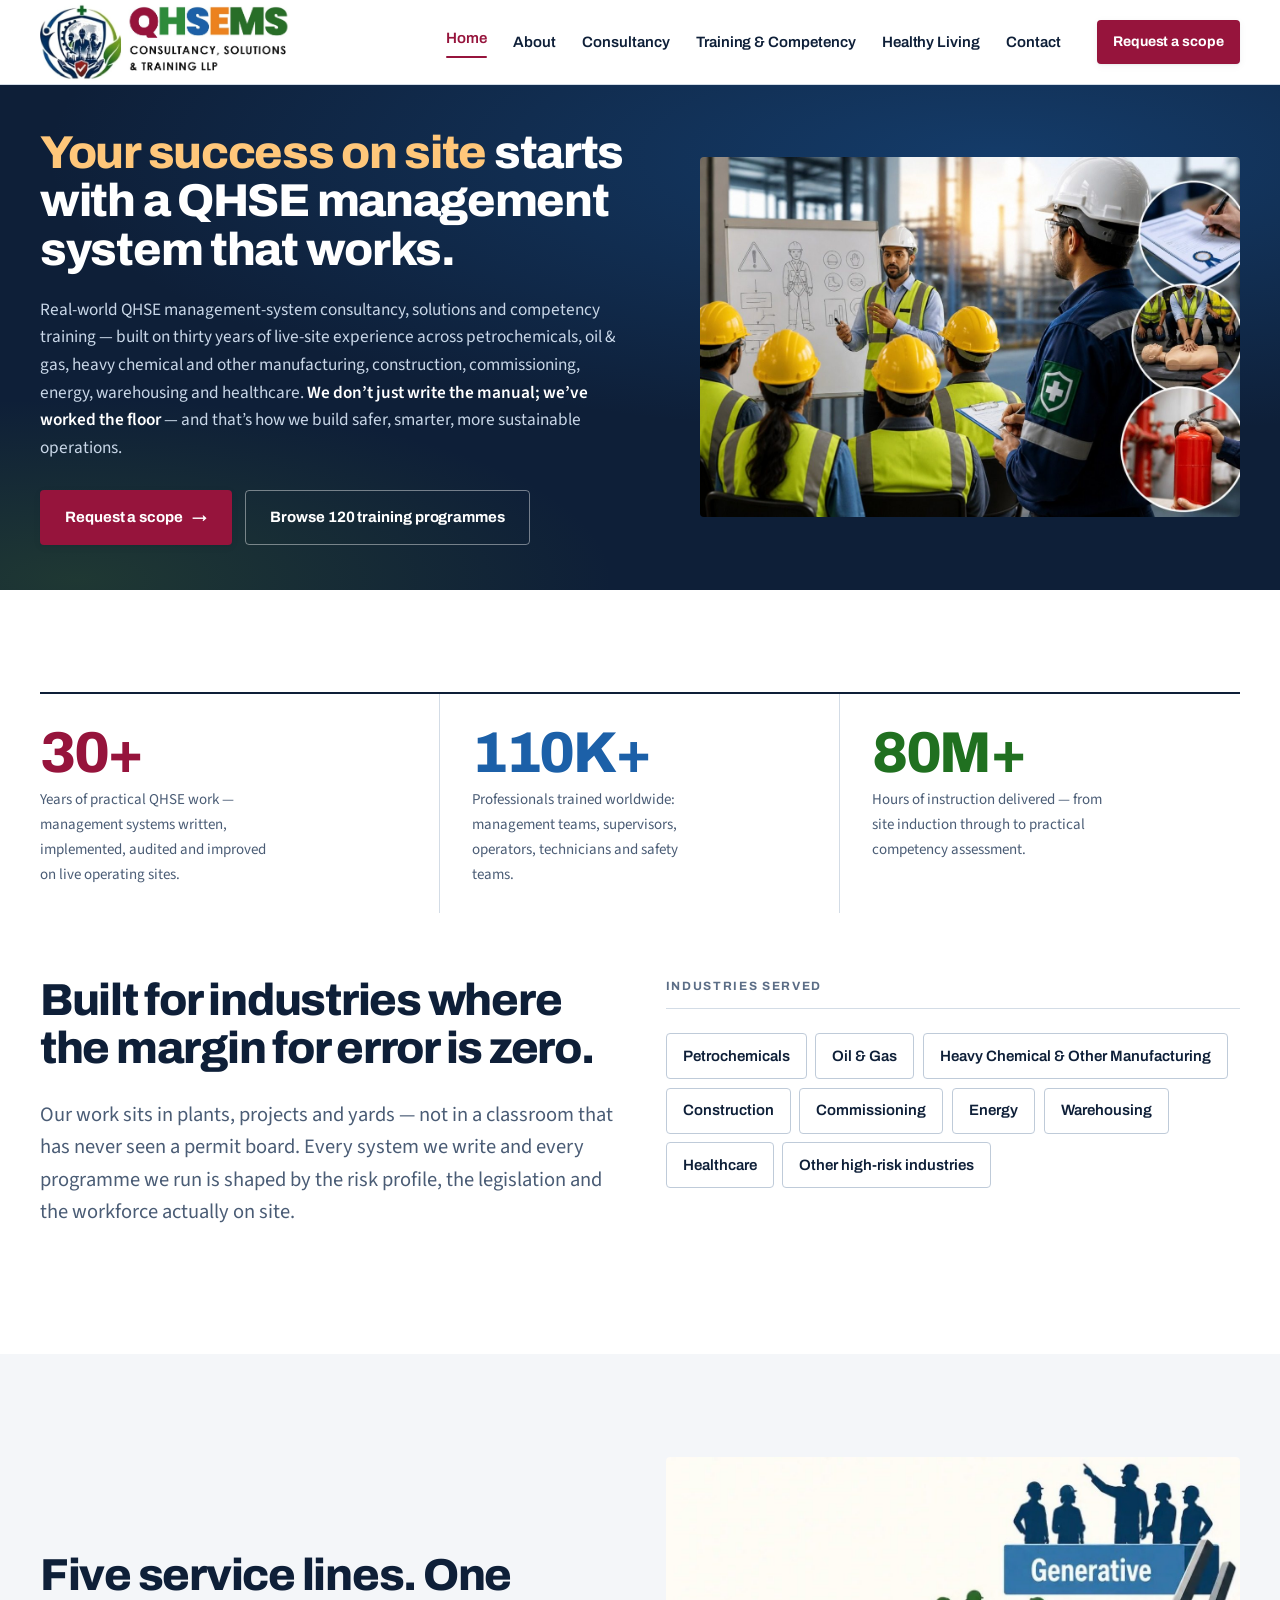
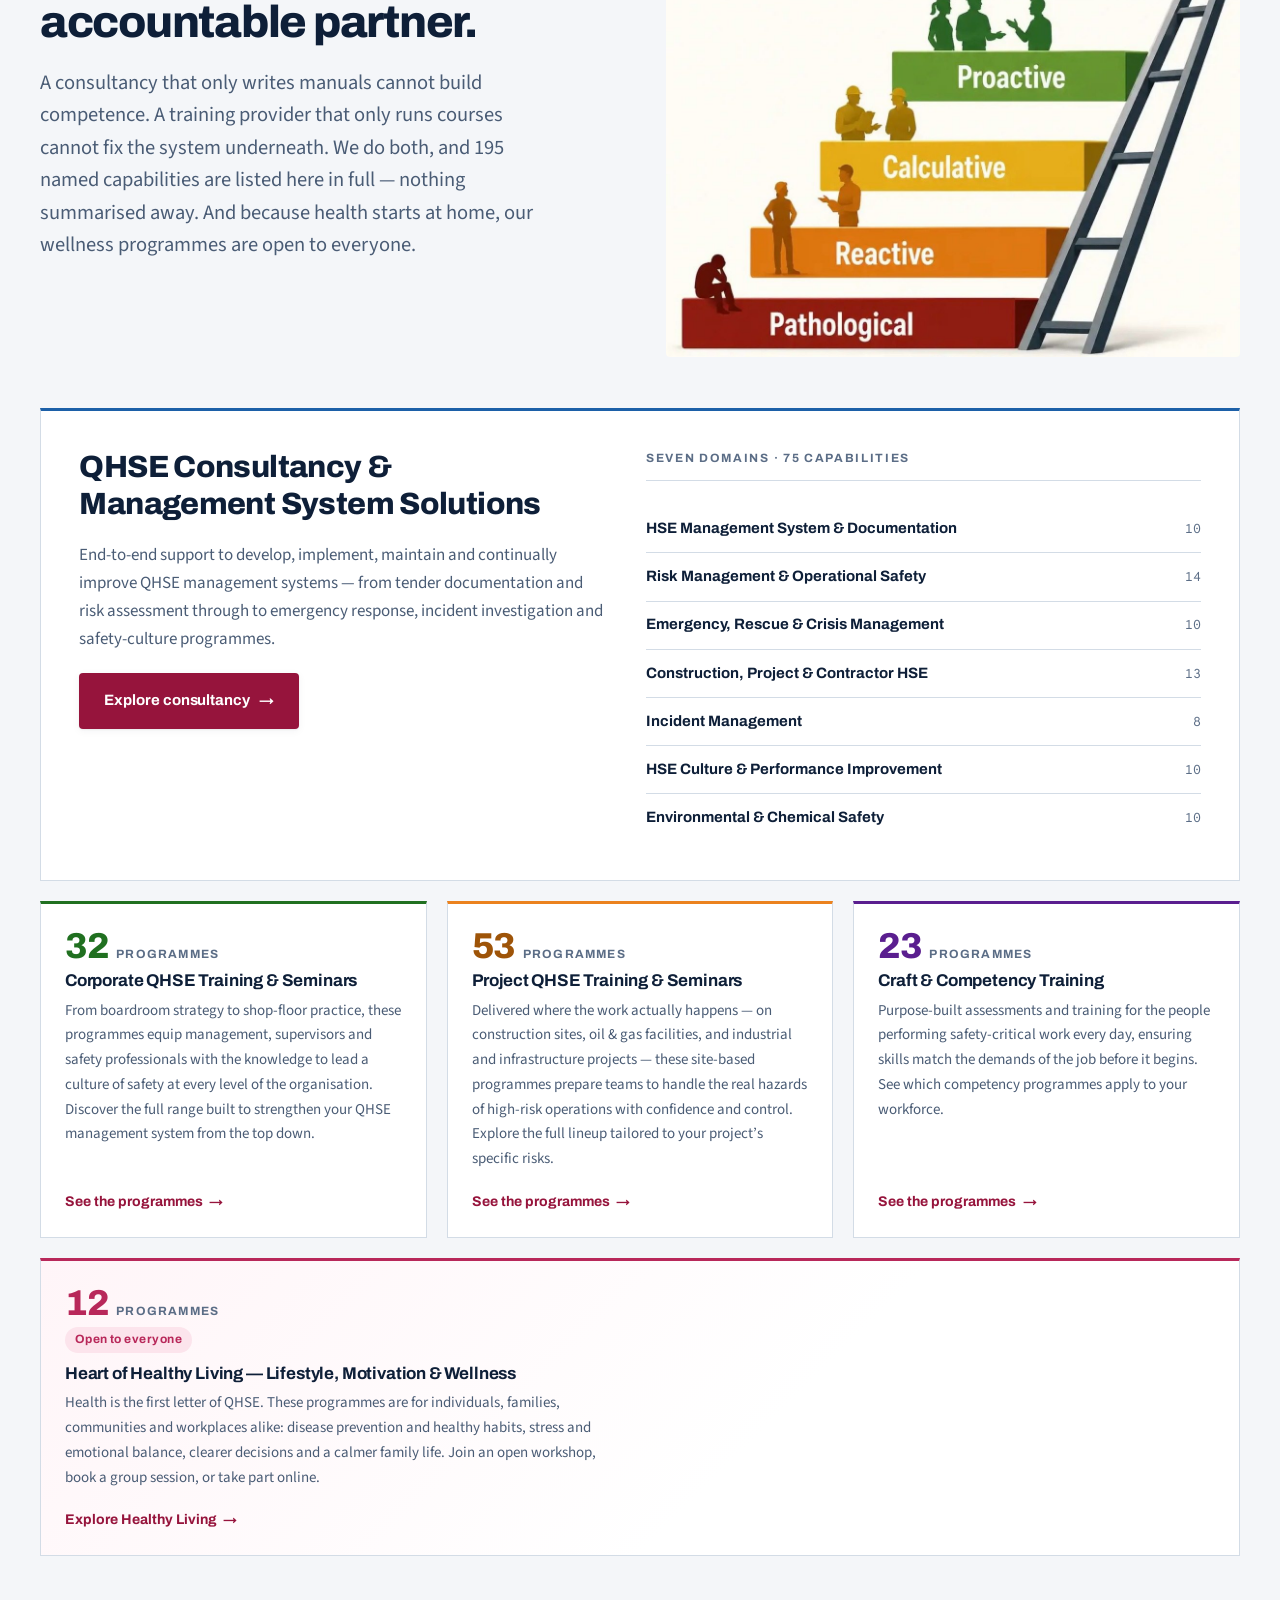
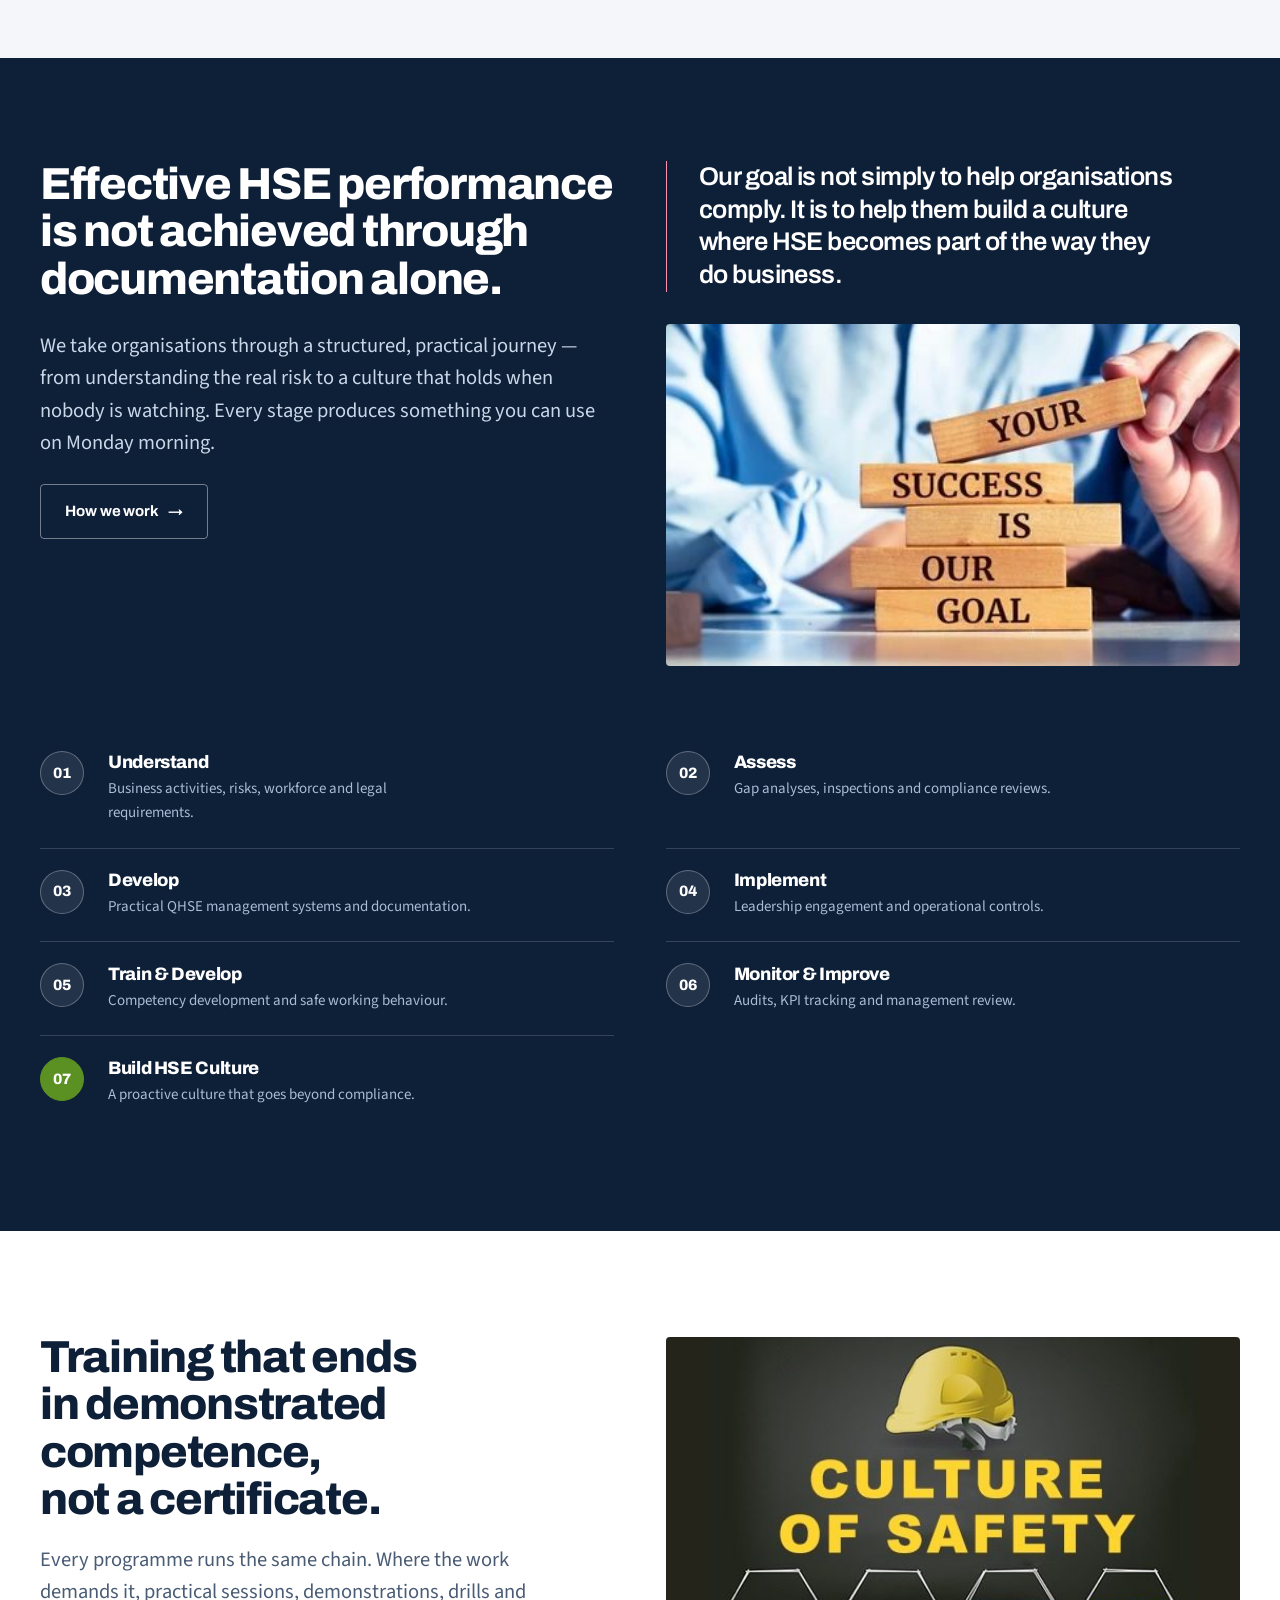
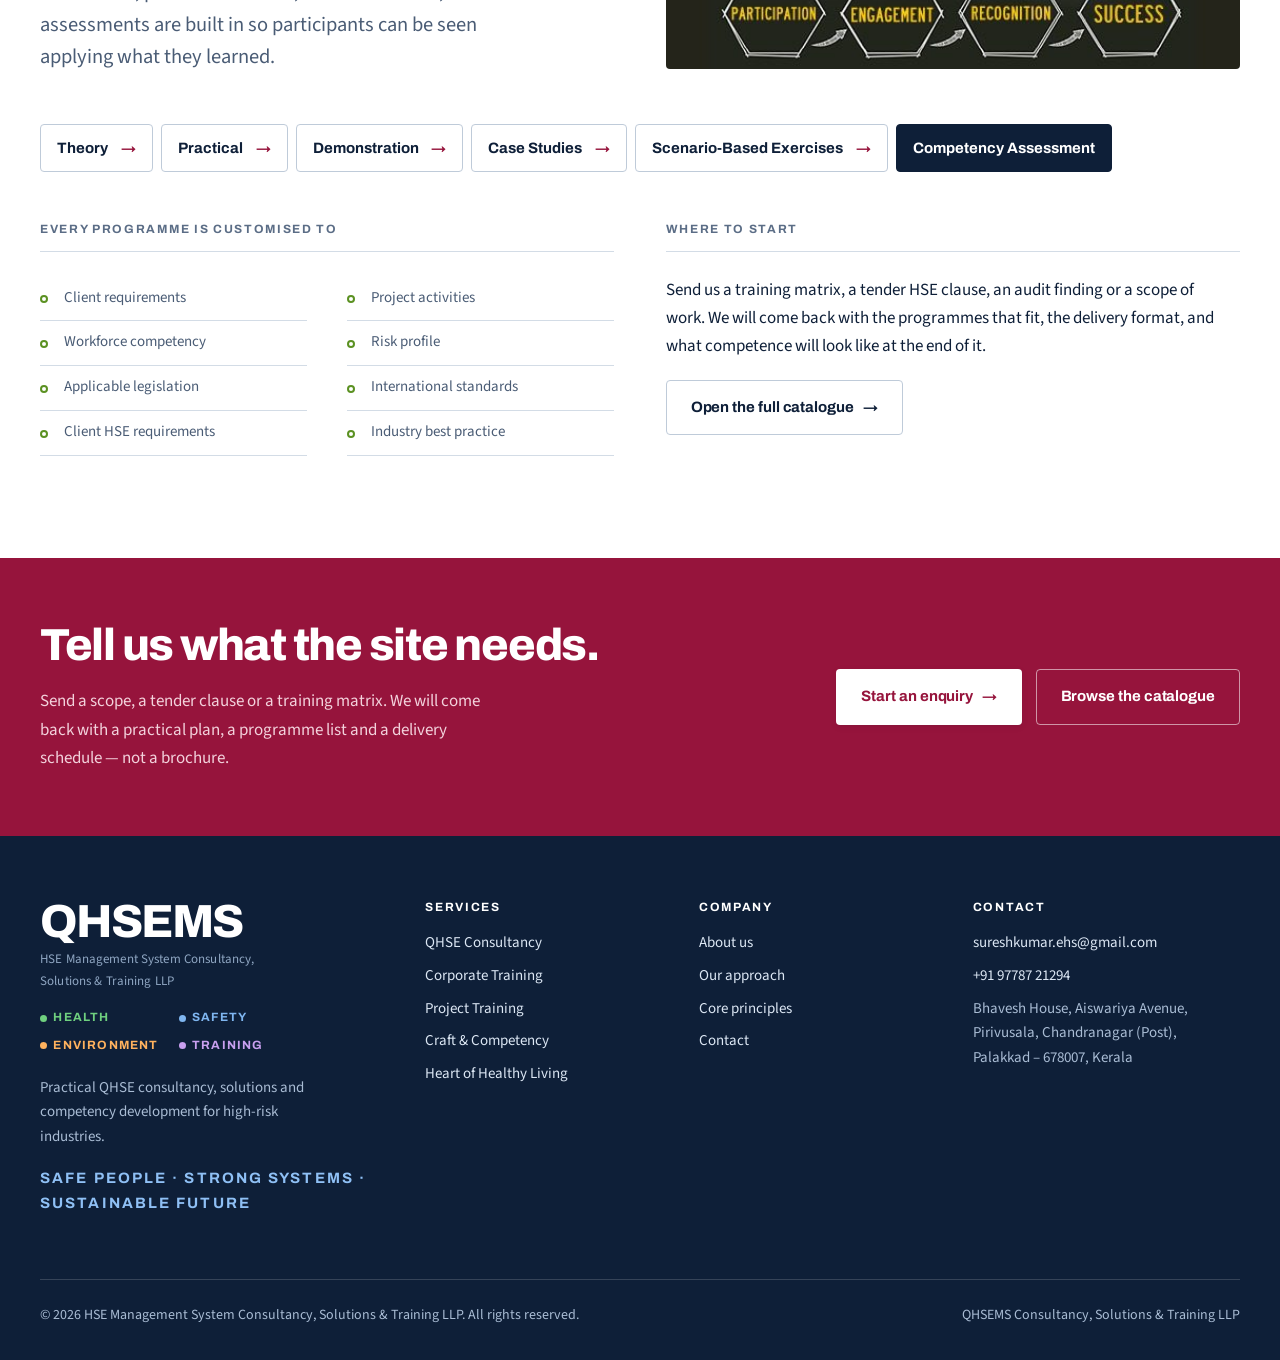
==== commit 637b5358: "Hide credentials strip and drop Healthy Living hero badge - Hide the standards & awarding bodies log" ====
--- a/index.html
+++ b/index.html
@@ -69,7 +69,8 @@
         </div>
       </div>
 
-      <div class="hero__cred">
+      <!-- CREDENTIALS HIDDEN: remove `hidden` to show the standards & awarding bodies strip again -->
+      <div class="hero__cred" hidden>
         <div class="credentials">
           <span class="credentials__label">Standards &amp; awarding bodies we work to</span>
           <ul class="cred-logos">
--- a/assets/css/site.css
+++ b/assets/css/site.css
@@ -333,7 +333,6 @@
 @media (min-width:1060px){ .cat-list.cat-list--2{ grid-template-columns:repeat(2,1fr); } }
 .cat-group__head h3{ font-size:clamp(1.25rem,2vw,1.5rem); margin:0; }
 .page-head--heart::before{ background:radial-gradient(100% 120% at 88% 0%, rgba(184,40,90,.34), transparent 60%); }
-.track__tag--ink{ display:inline-block; margin-bottom:1rem; color:#fff; background:rgba(255,255,255,.12); }
 .track__tag{
   align-self:flex-start; margin-bottom:.6rem; padding:.2rem .6rem; border-radius:999px;
   font-family:var(--display); font-weight:700; font-size:.75rem; letter-spacing:.04em;
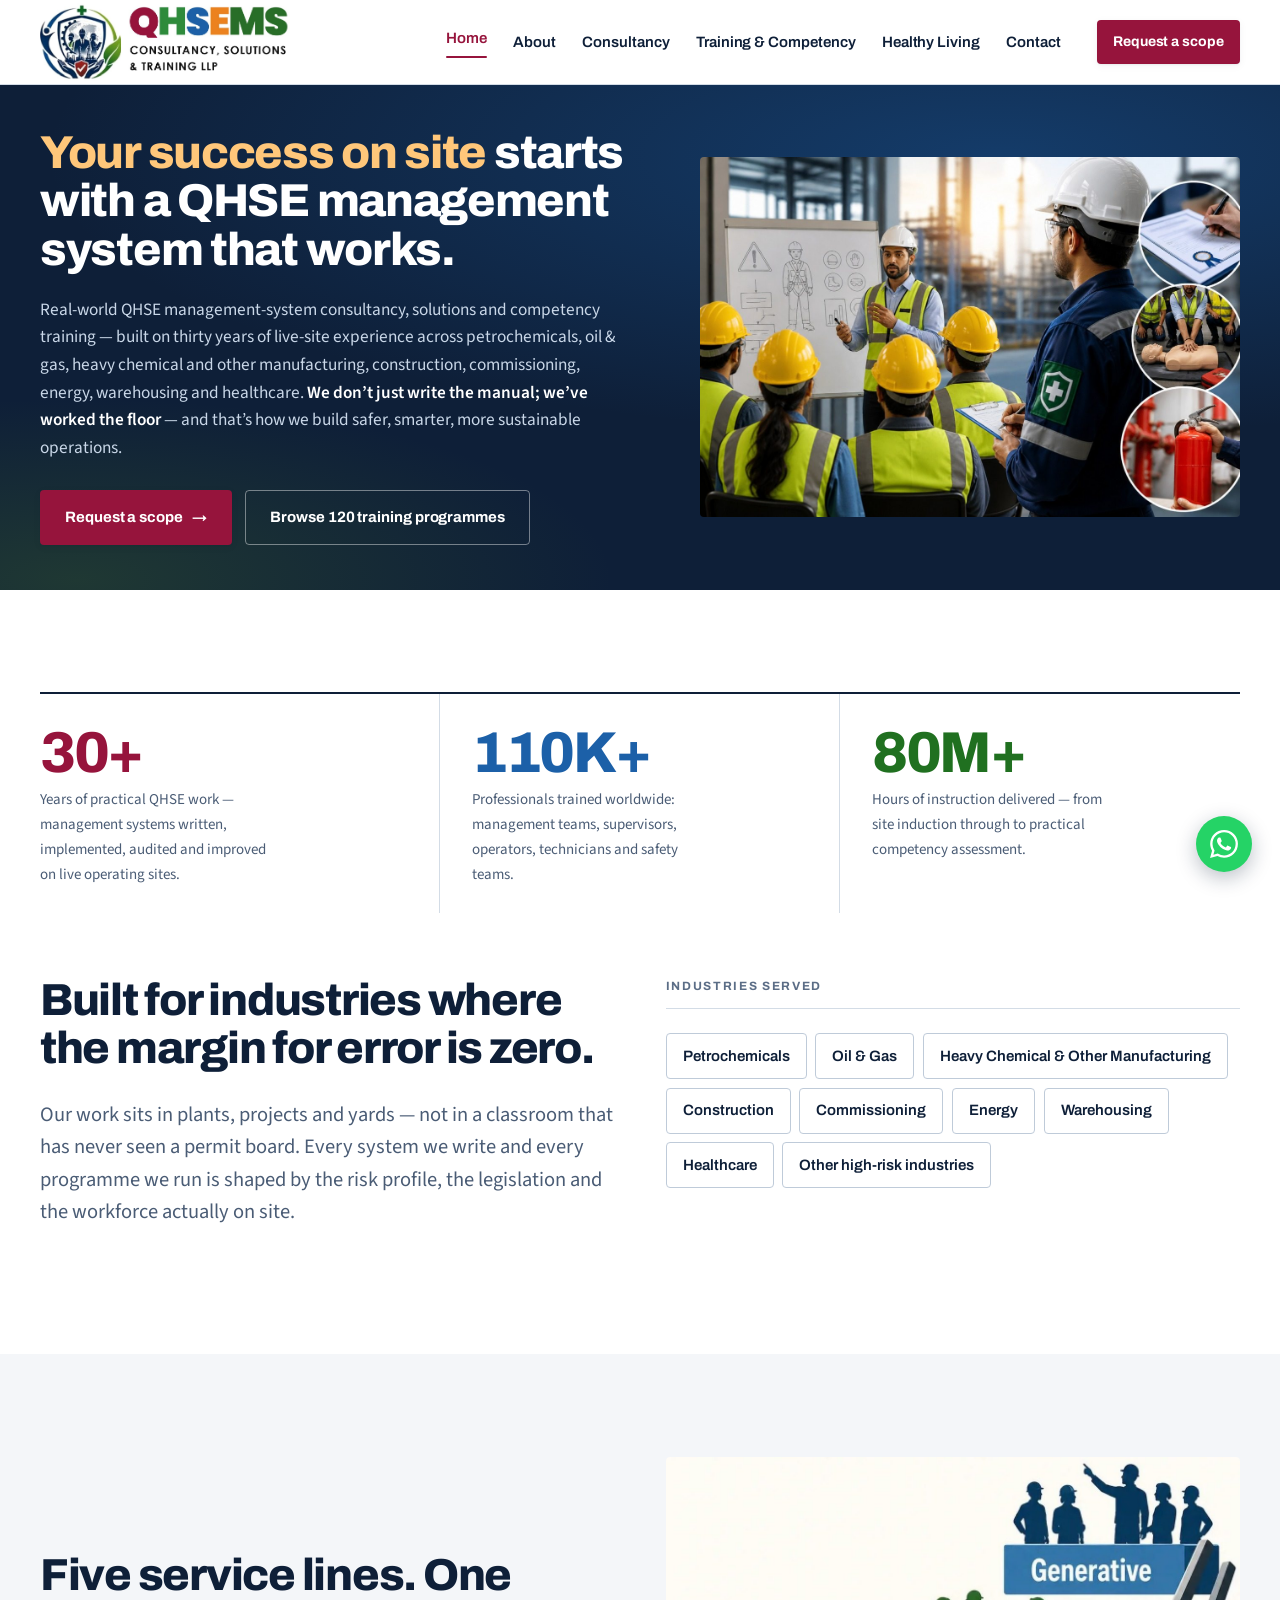
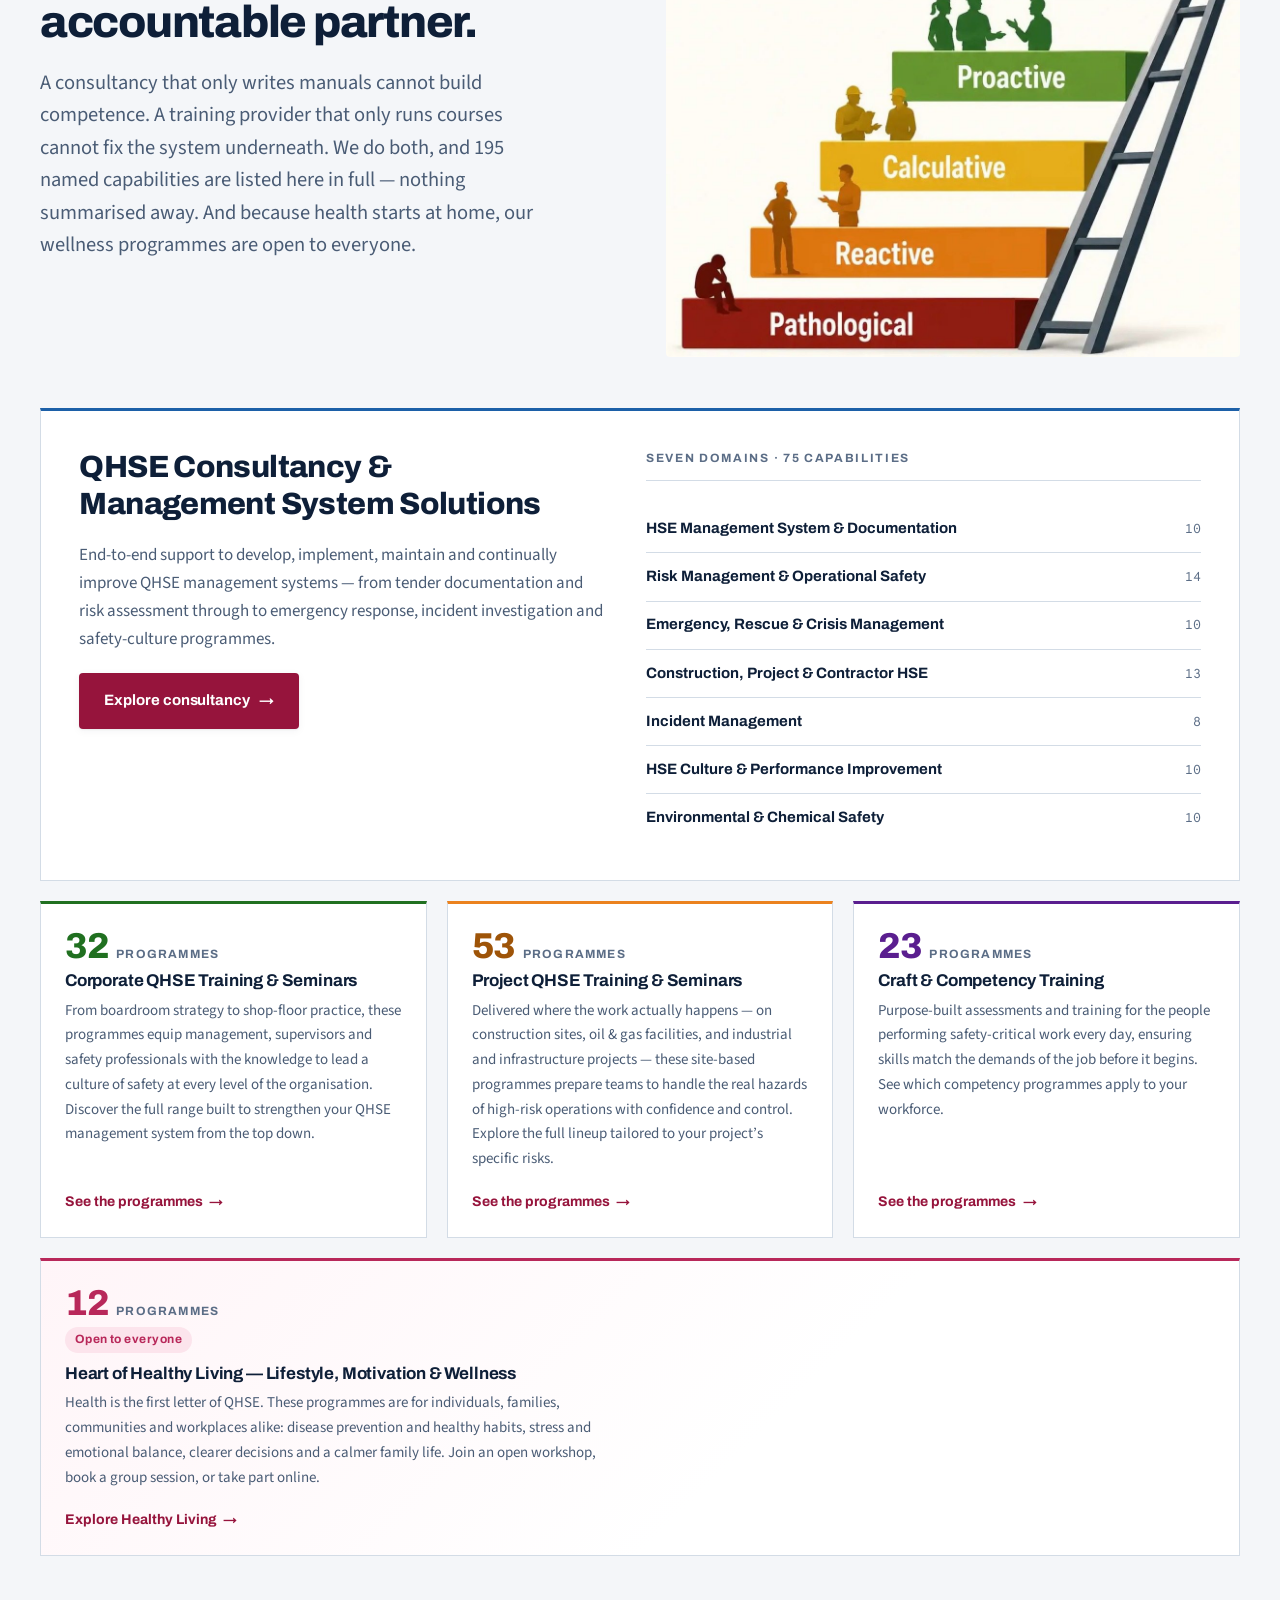
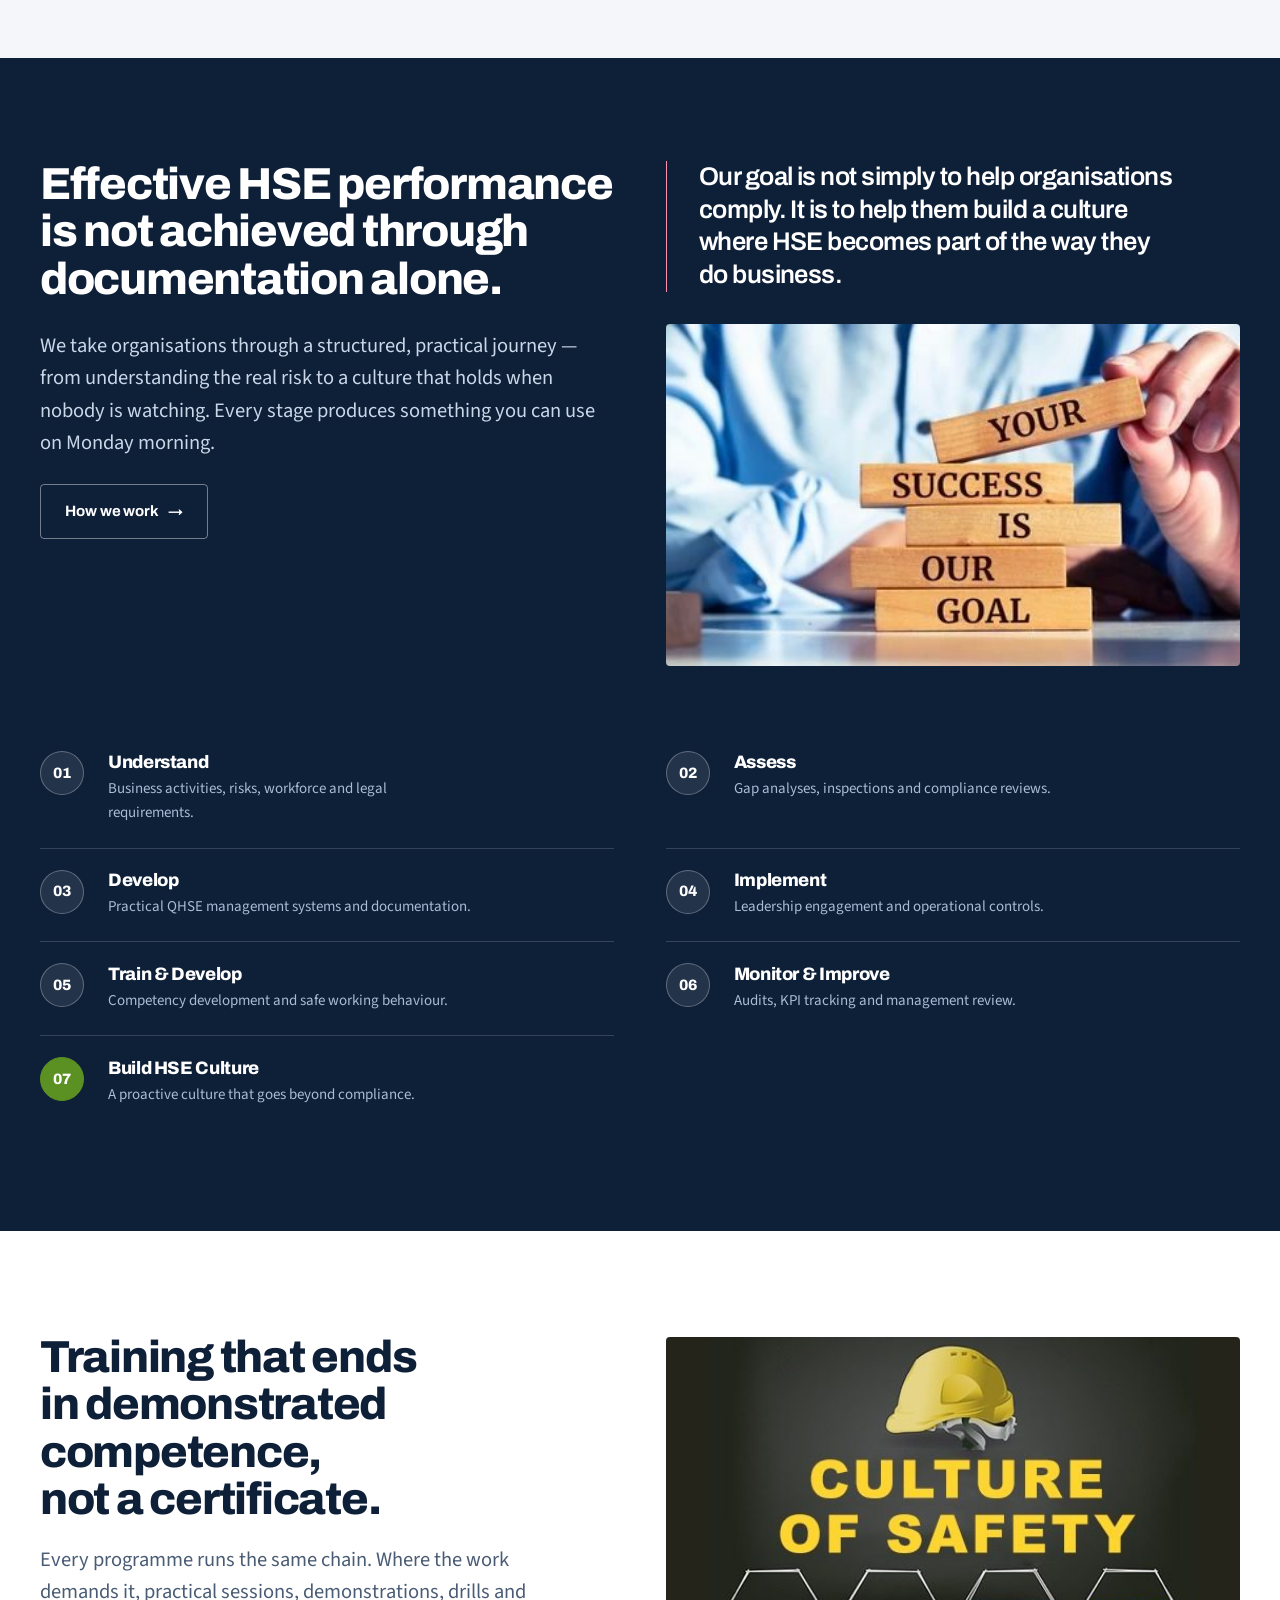
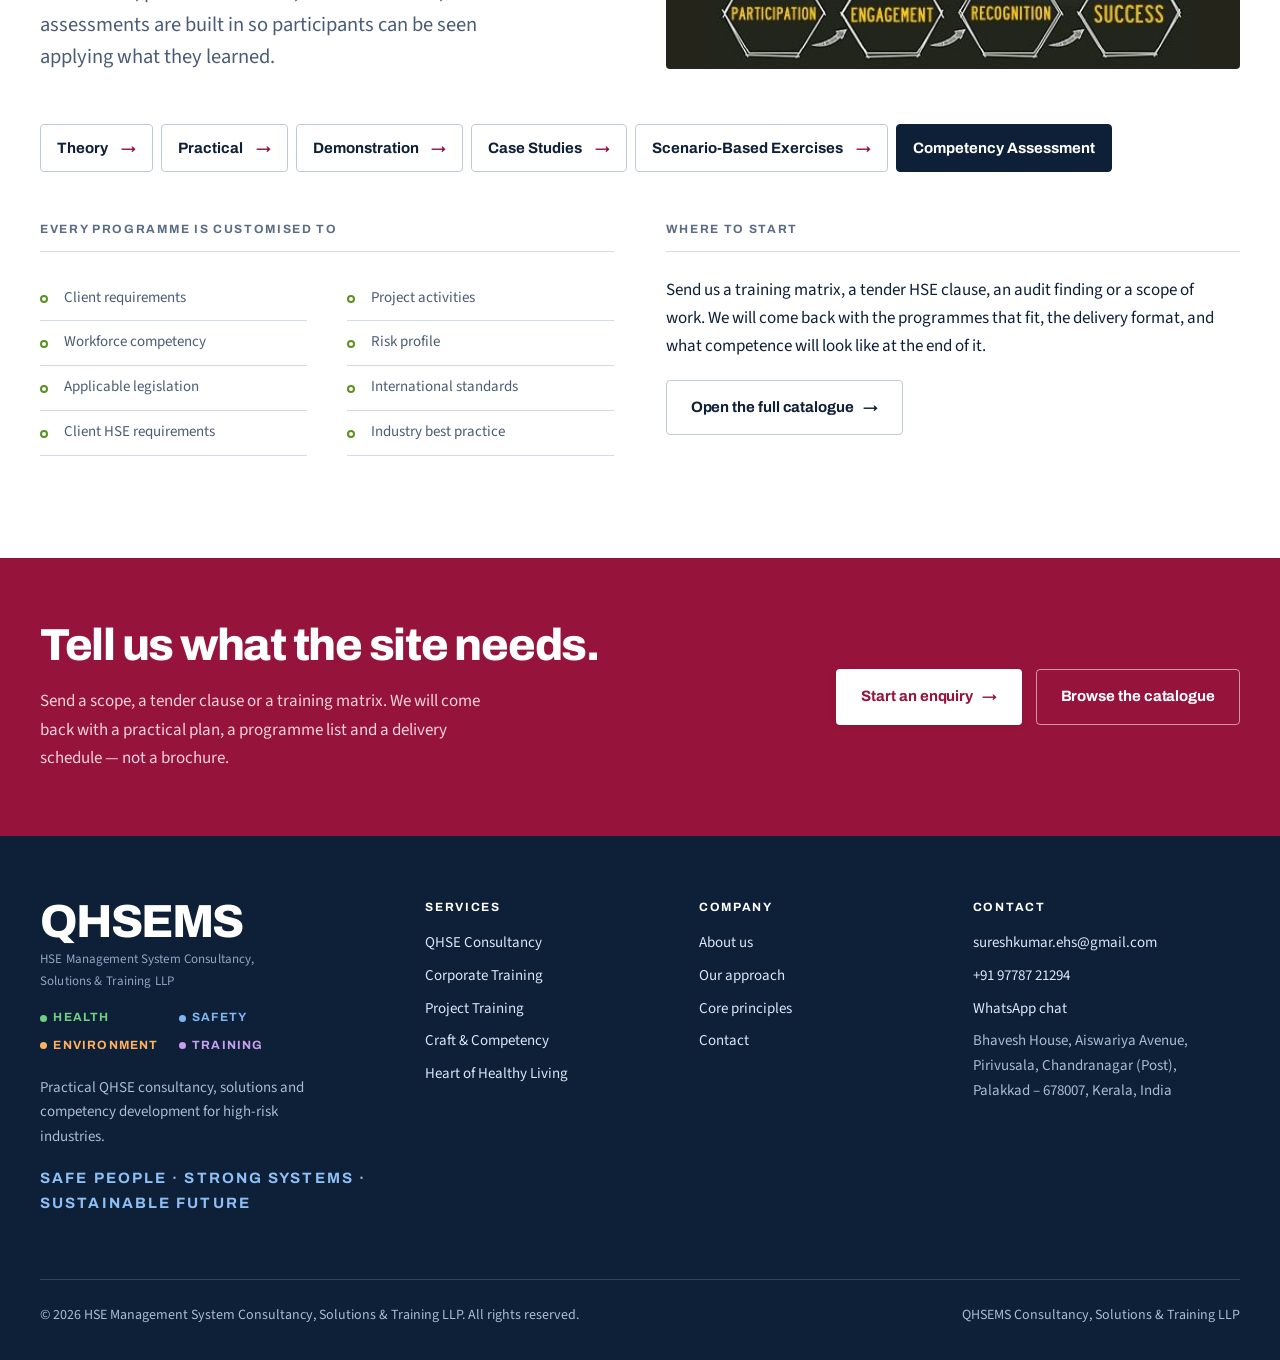
==== commit ccf9f86d: "Add WhatsApp chat, India to address, and Healthy Living hero photo - WhatsApp chat link (wa.me, pref" ====
--- a/index.html
+++ b/index.html
@@ -314,7 +314,8 @@
         <ul>
           <li><a href="mailto:sureshkumar.ehs@gmail.com">sureshkumar.ehs@gmail.com</a></li>
           <li><a href="tel:+919778721294">+91 97787 21294</a></li>
-          <li>Bhavesh House, Aiswariya Avenue,<br>Pirivusala, Chandranagar (Post),<br>Palakkad &ndash; 678007, Kerala</li>
+          <li><a href="https://wa.me/919778721294?text=Hello%20QHSEMS%2C%20I%20would%20like%20to%20enquire%20about%20your%20services." target="_blank" rel="noopener">WhatsApp chat</a></li>
+          <li>Bhavesh House, Aiswariya Avenue,<br>Pirivusala, Chandranagar (Post),<br>Palakkad &ndash; 678007, Kerala, India</li>
         </ul>
       </div>
     </div>
@@ -325,6 +326,8 @@
   </div>
 </footer>
 
+<a class="wa-float" href="https://wa.me/919778721294?text=Hello%20QHSEMS%2C%20I%20would%20like%20to%20enquire%20about%20your%20services." target="_blank" rel="noopener" aria-label="Chat with us on WhatsApp" title="Chat with us on WhatsApp"><svg viewBox="0 0 24 24" width="28" height="28" aria-hidden="true" focusable="false"><path fill="currentColor" d="M17.472 14.382c-.297-.149-1.758-.867-2.03-.967-.273-.099-.471-.148-.67.15-.197.297-.767.966-.94 1.164-.173.199-.347.223-.644.075-.297-.15-1.255-.463-2.39-1.475-.883-.788-1.48-1.761-1.653-2.059-.173-.297-.018-.458.13-.606.134-.133.298-.347.446-.52.149-.174.198-.298.298-.497.099-.198.05-.371-.025-.52-.075-.149-.669-1.612-.916-2.207-.242-.579-.487-.5-.669-.51-.173-.008-.371-.01-.57-.01-.198 0-.52.074-.792.372-.272.297-1.04 1.016-1.04 2.479 0 1.462 1.065 2.875 1.213 3.074.149.198 2.096 3.2 5.077 4.487.709.306 1.262.489 1.694.625.712.227 1.36.195 1.871.118.571-.085 1.758-.719 2.006-1.413.248-.694.248-1.289.173-1.413-.074-.124-.272-.198-.57-.347m-5.421 7.403h-.004a9.87 9.87 0 0 1-5.031-1.378l-.361-.214-3.741.982.998-3.648-.235-.374a9.86 9.86 0 0 1-1.51-5.26c.001-5.45 4.436-9.884 9.888-9.884 2.64 0 5.122 1.03 6.988 2.898a9.825 9.825 0 0 1 2.893 6.994c-.003 5.45-4.437 9.884-9.885 9.884m8.413-18.297A11.815 11.815 0 0 0 12.05 0C5.495 0 .16 5.335.157 11.892c0 2.096.547 4.142 1.588 5.945L.057 24l6.305-1.654a11.882 11.882 0 0 0 5.683 1.448h.005c6.554 0 11.89-5.335 11.893-11.893a11.821 11.821 0 0 0-3.48-8.413Z"/></svg></a>
+
 <script src="assets/js/site.js"></script>
 </body>
 </html>
--- a/assets/css/site.css
+++ b/assets/css/site.css
@@ -714,8 +714,18 @@
   .chip{ flex:1 1 auto; text-align:center; padding:.6rem .5rem; }
 }
 
+/* WhatsApp chat button: sits under the mobile nav (90), scrim (110) and enquiry panel (120). */
+.wa-float{
+  position:fixed; right:clamp(1rem,3vw,1.75rem); bottom:clamp(1rem,3vw,1.75rem); z-index:80;
+  width:56px; height:56px; border-radius:50%; display:grid; place-items:center;
+  background:#25D366; color:#fff; box-shadow:0 6px 20px rgba(14,31,56,.28);
+  transition:transform .2s var(--ease), box-shadow .2s var(--ease);
+}
+.wa-float:hover{ transform:translateY(-2px); box-shadow:0 10px 26px rgba(14,31,56,.34); }
+.wa-float:focus-visible{ outline:3px solid var(--ink); outline-offset:3px; }
+
 @media print{
-  .site-header,.filters,.basket,.basket__scrim,.cta,.nav-toggle{ display:none !important; }
+  .site-header,.filters,.basket,.basket__scrim,.cta,.nav-toggle,.wa-float{ display:none !important; }
   body{ font-size:11pt; }
   .section--ink,.page-head,.hero{ background:#fff !important; color:#000 !important; }
   .page-head h1,.hero h1,.section--ink h2,.section--ink h3{ color:#000 !important; }
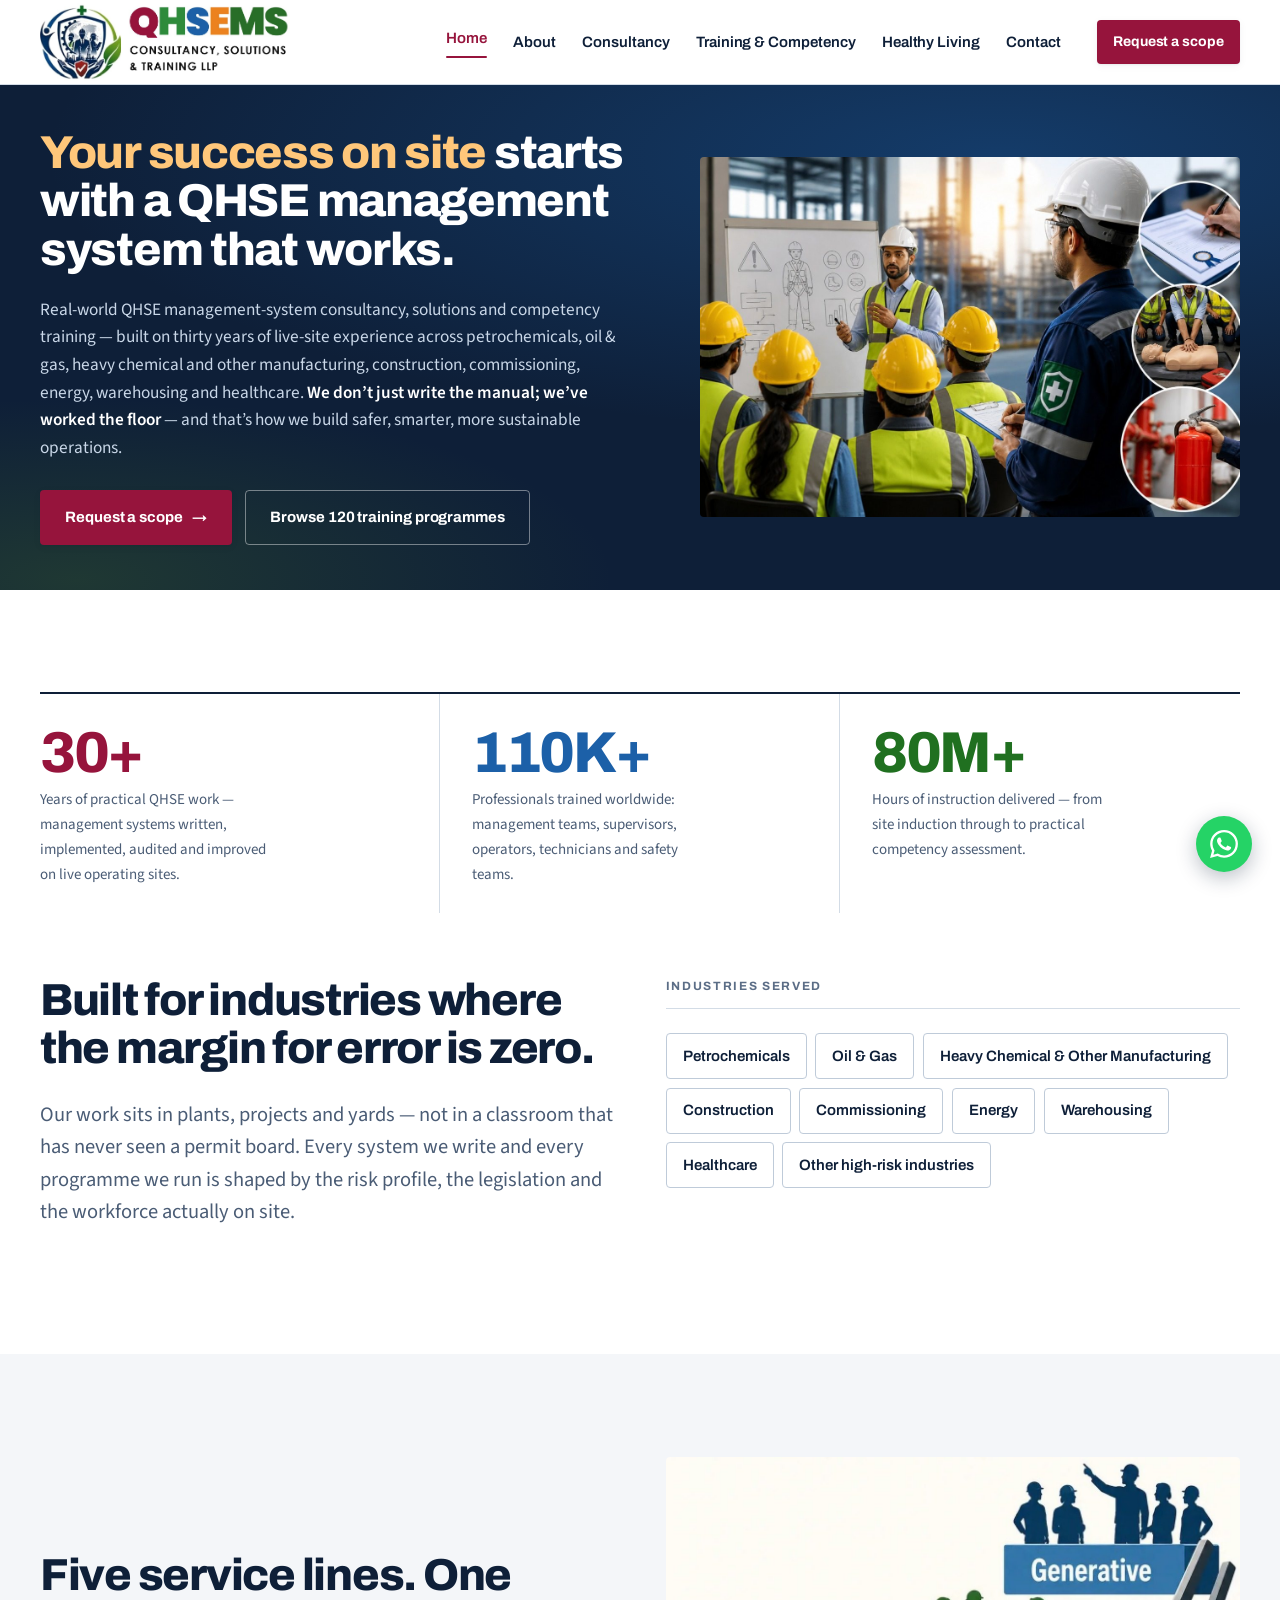
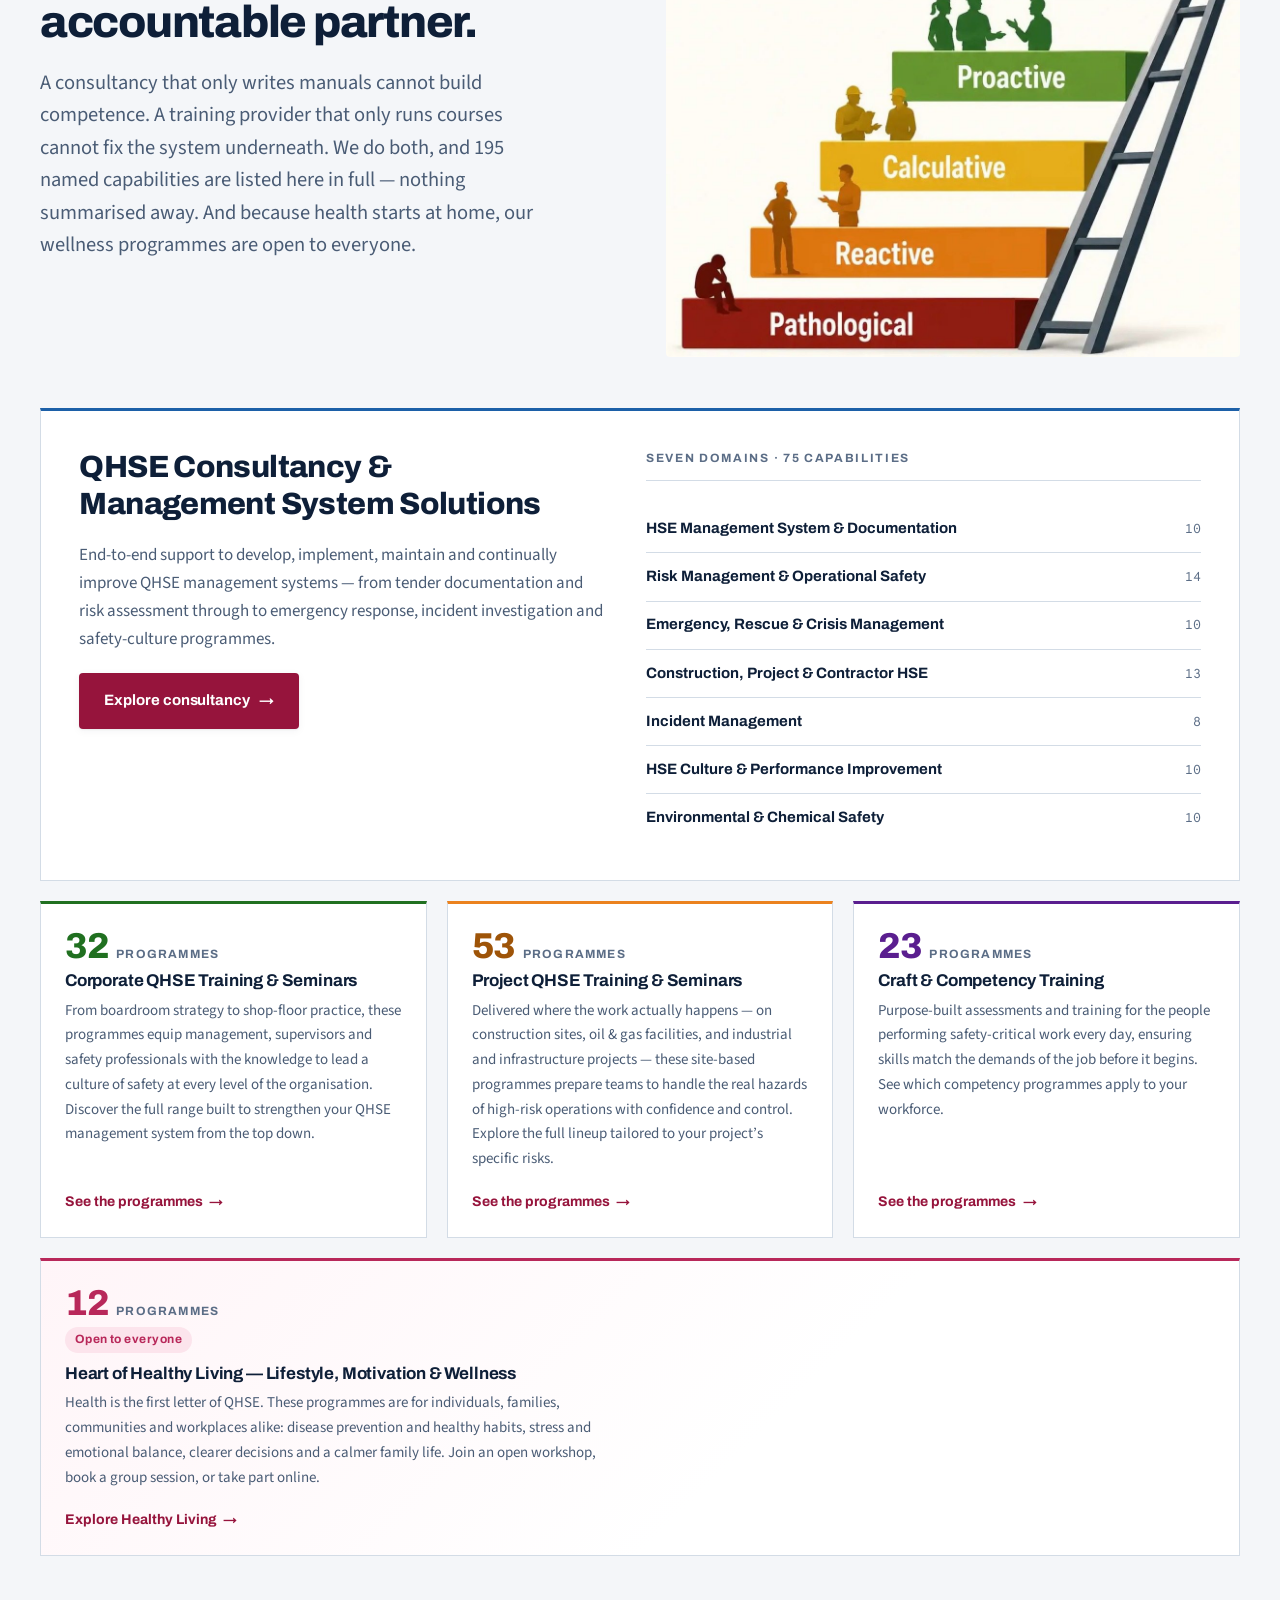
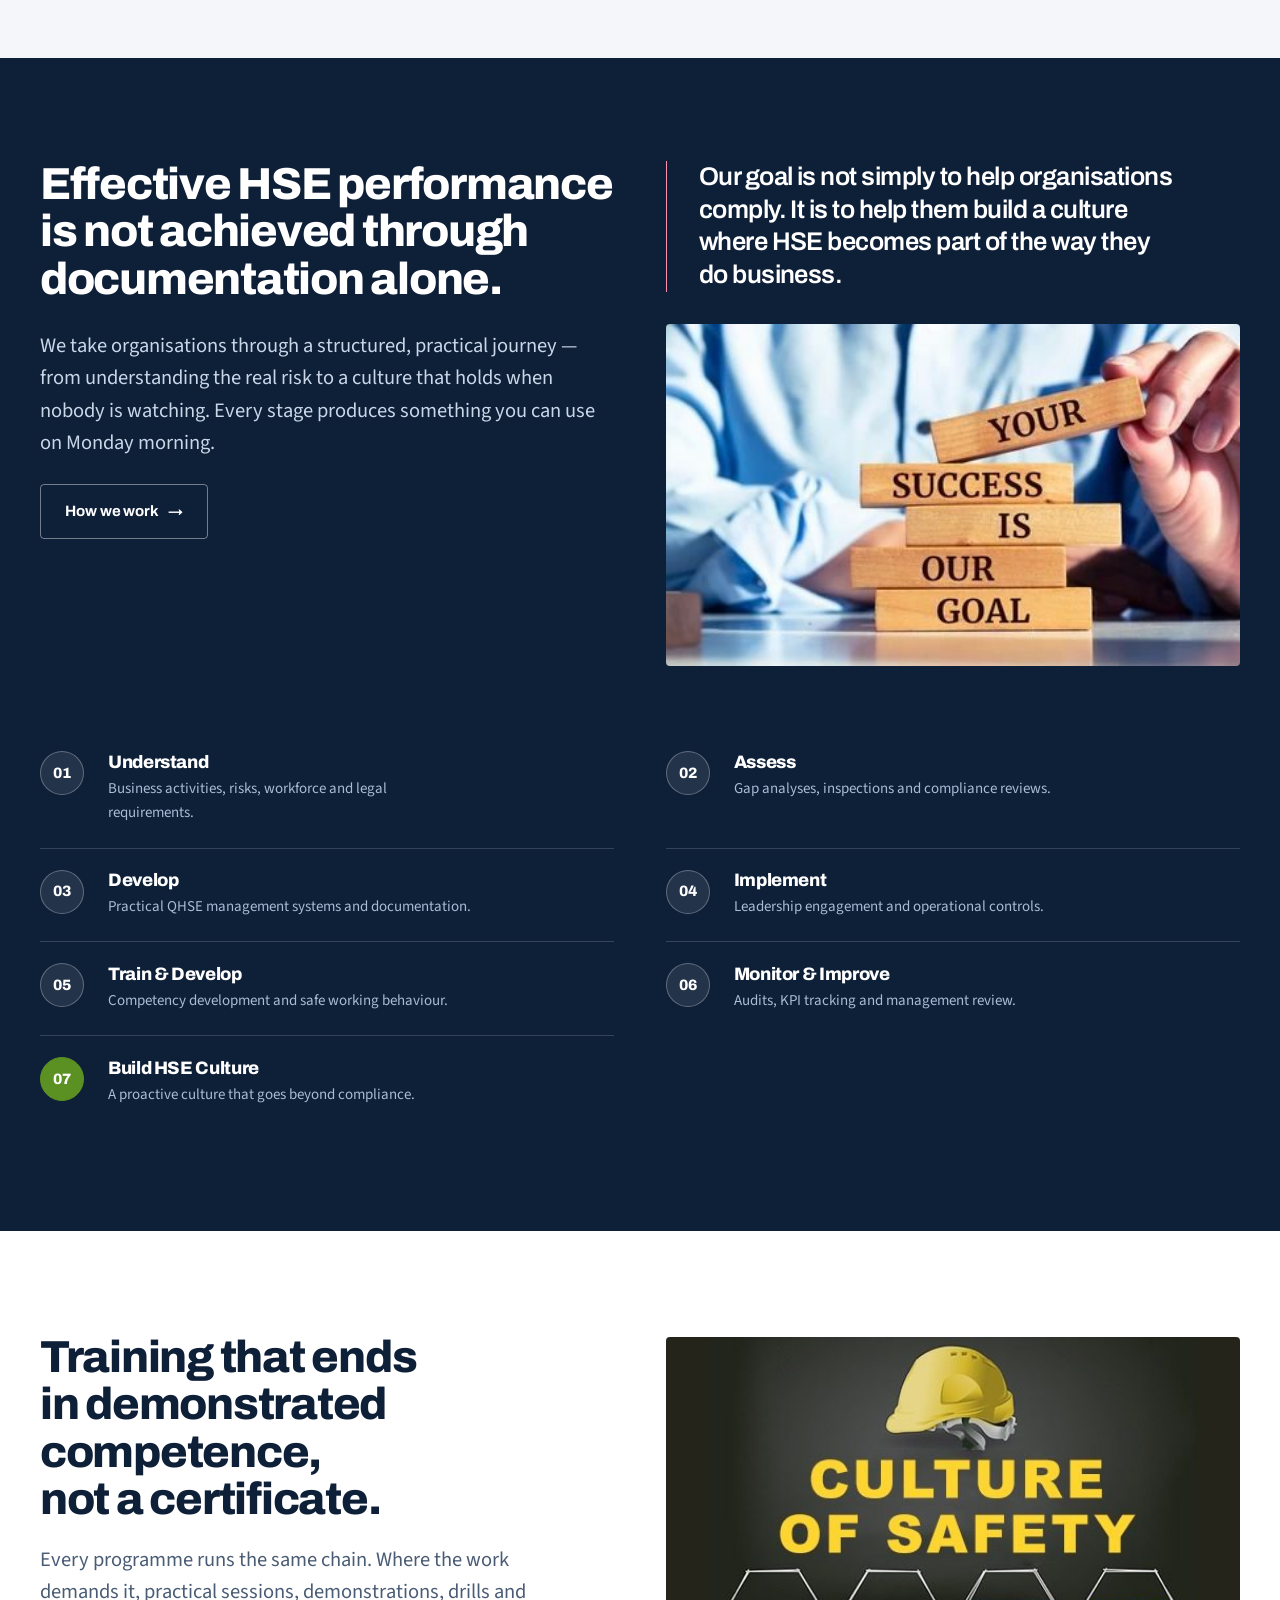
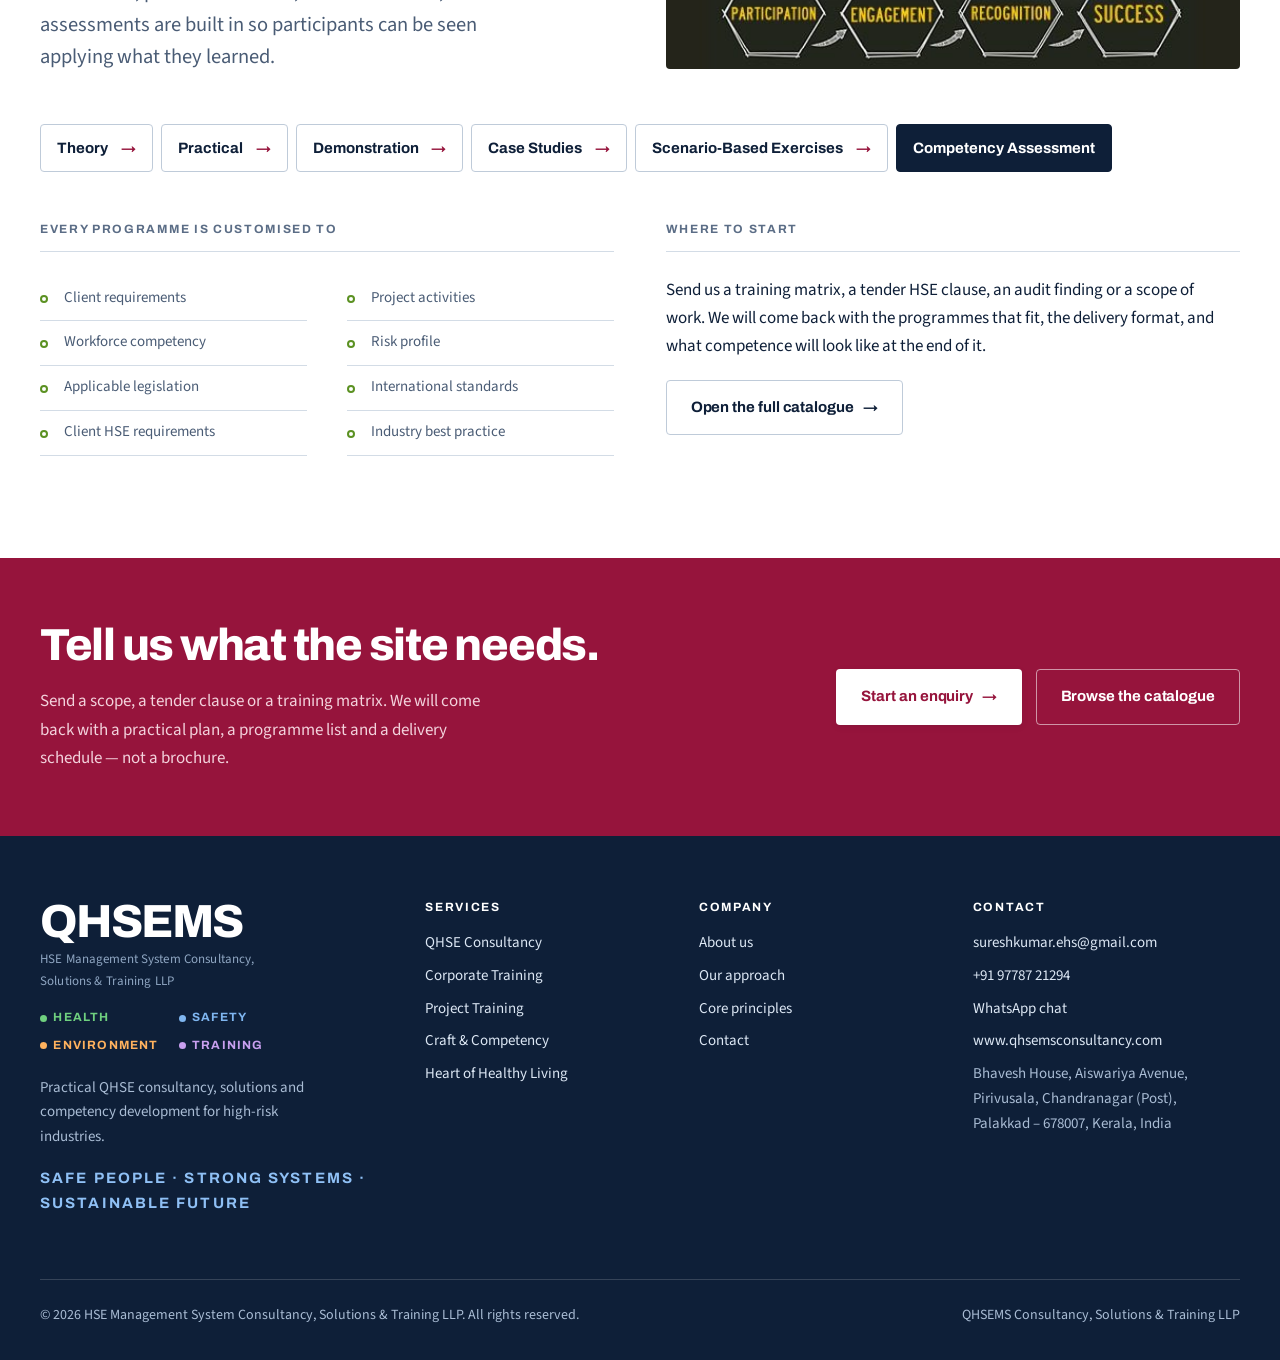
==== commit c98a86fe: "Add page photos and the new website domain to contact info - Header photos on the Consultancy, Train" ====
--- a/index.html
+++ b/index.html
@@ -315,6 +315,7 @@
           <li><a href="mailto:sureshkumar.ehs@gmail.com">sureshkumar.ehs@gmail.com</a></li>
           <li><a href="tel:+919778721294">+91 97787 21294</a></li>
           <li><a href="https://wa.me/919778721294?text=Hello%20QHSEMS%2C%20I%20would%20like%20to%20enquire%20about%20your%20services." target="_blank" rel="noopener">WhatsApp chat</a></li>
+          <li><a href="https://www.qhsemsconsultancy.com/">www.qhsemsconsultancy.com</a></li>
           <li>Bhavesh House, Aiswariya Avenue,<br>Pirivusala, Chandranagar (Post),<br>Palakkad &ndash; 678007, Kerala, India</li>
         </ul>
       </div>
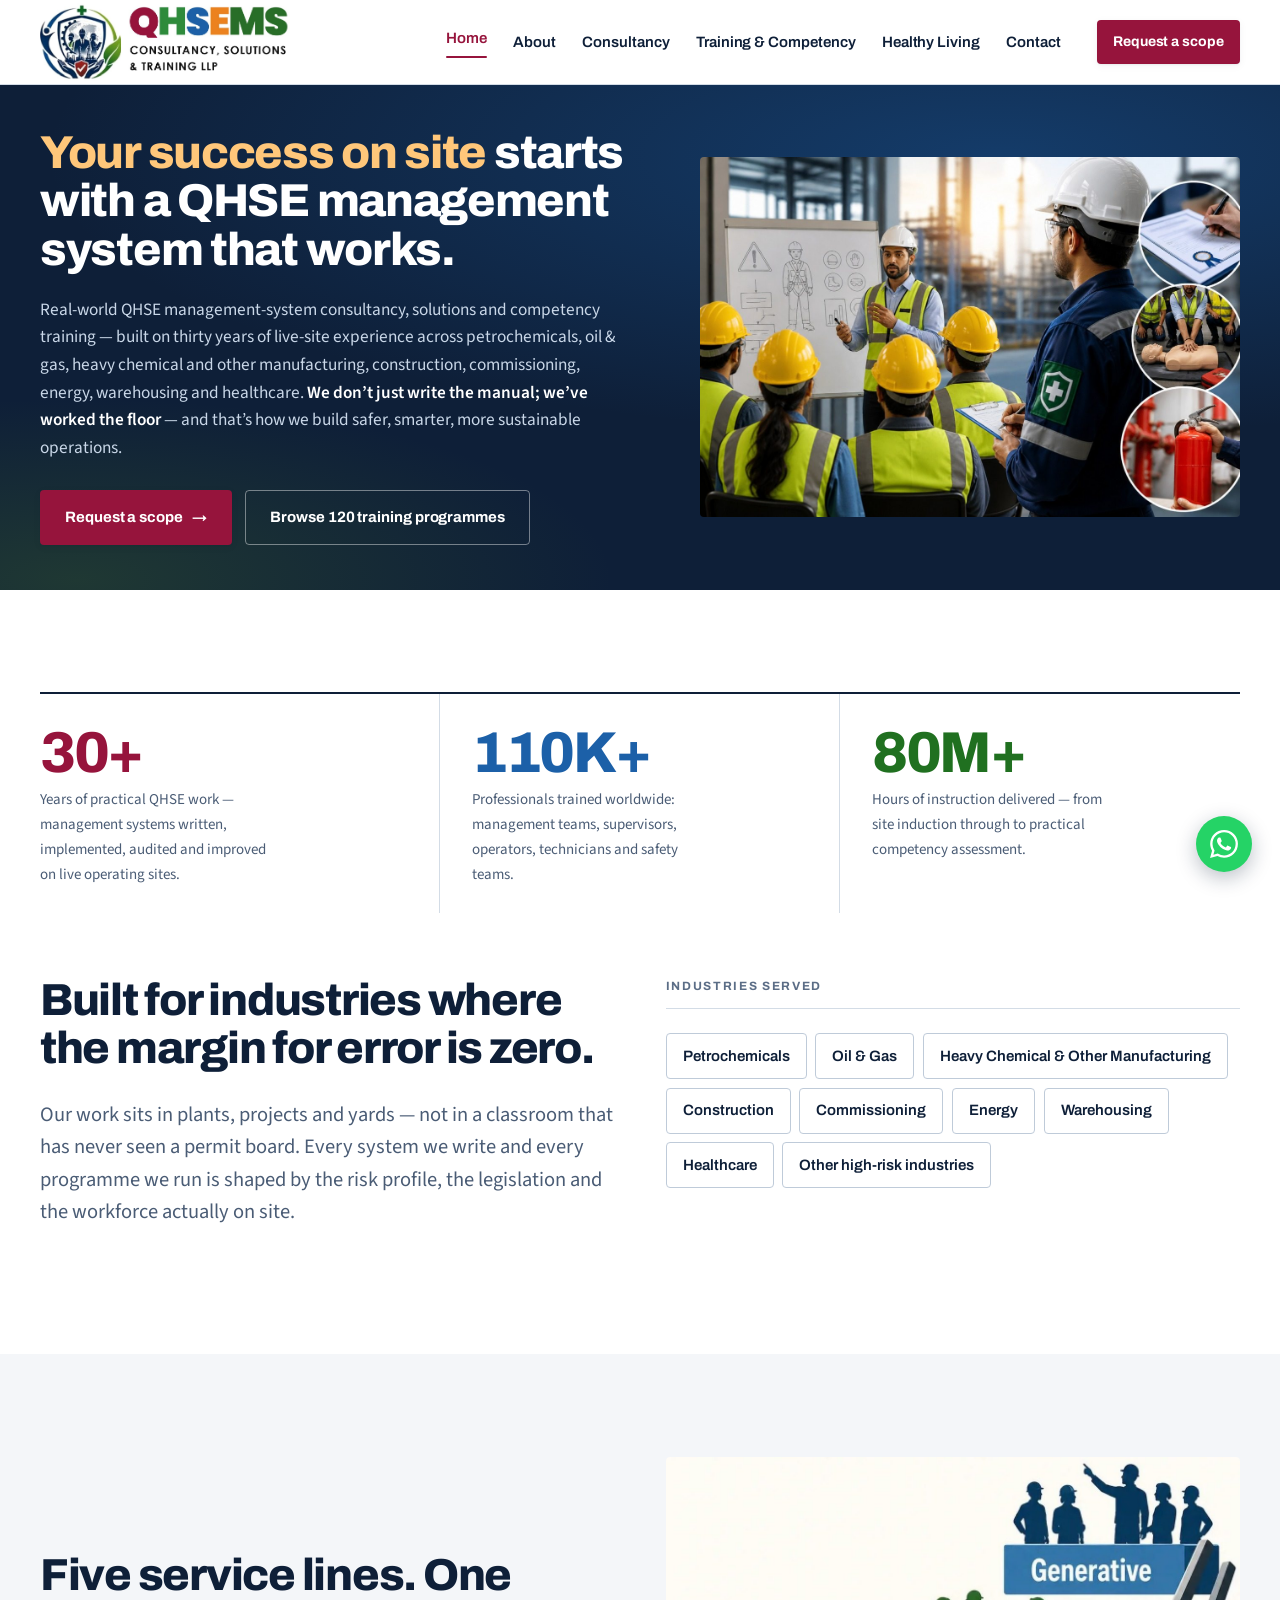
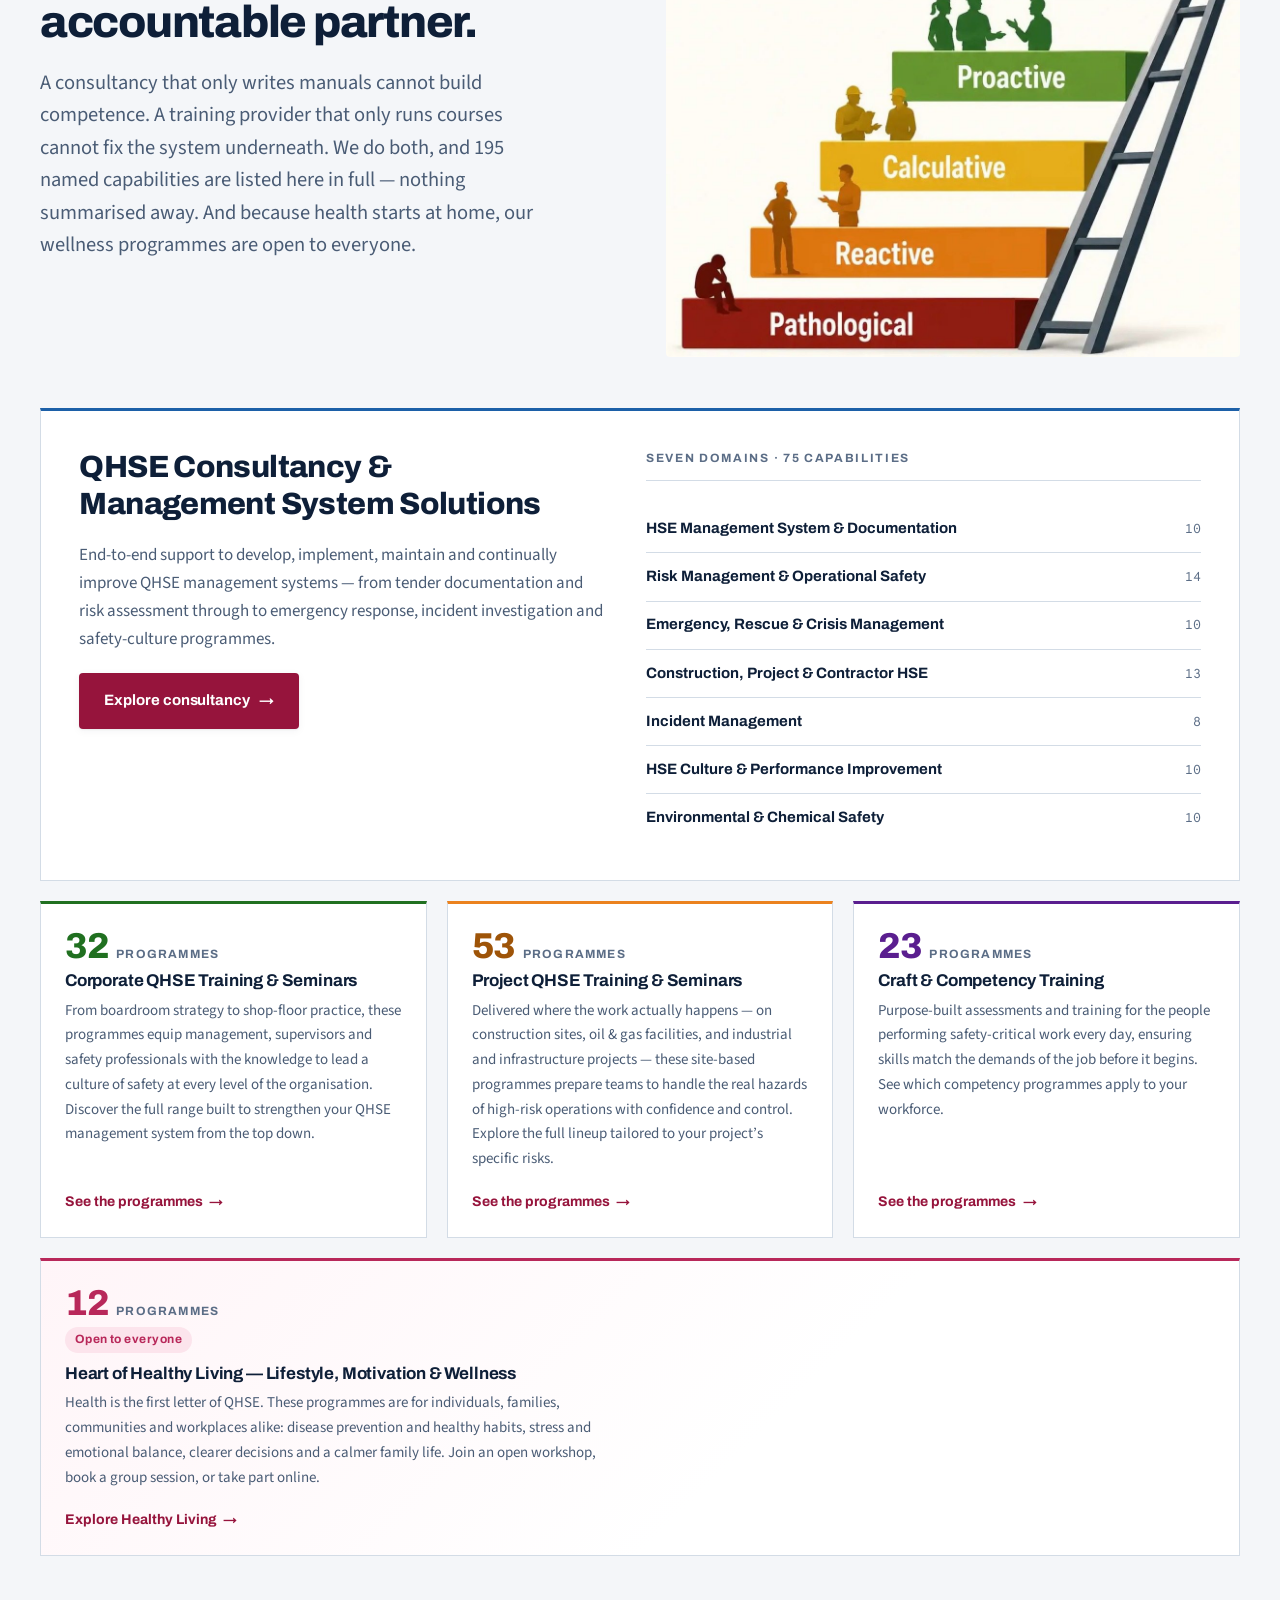
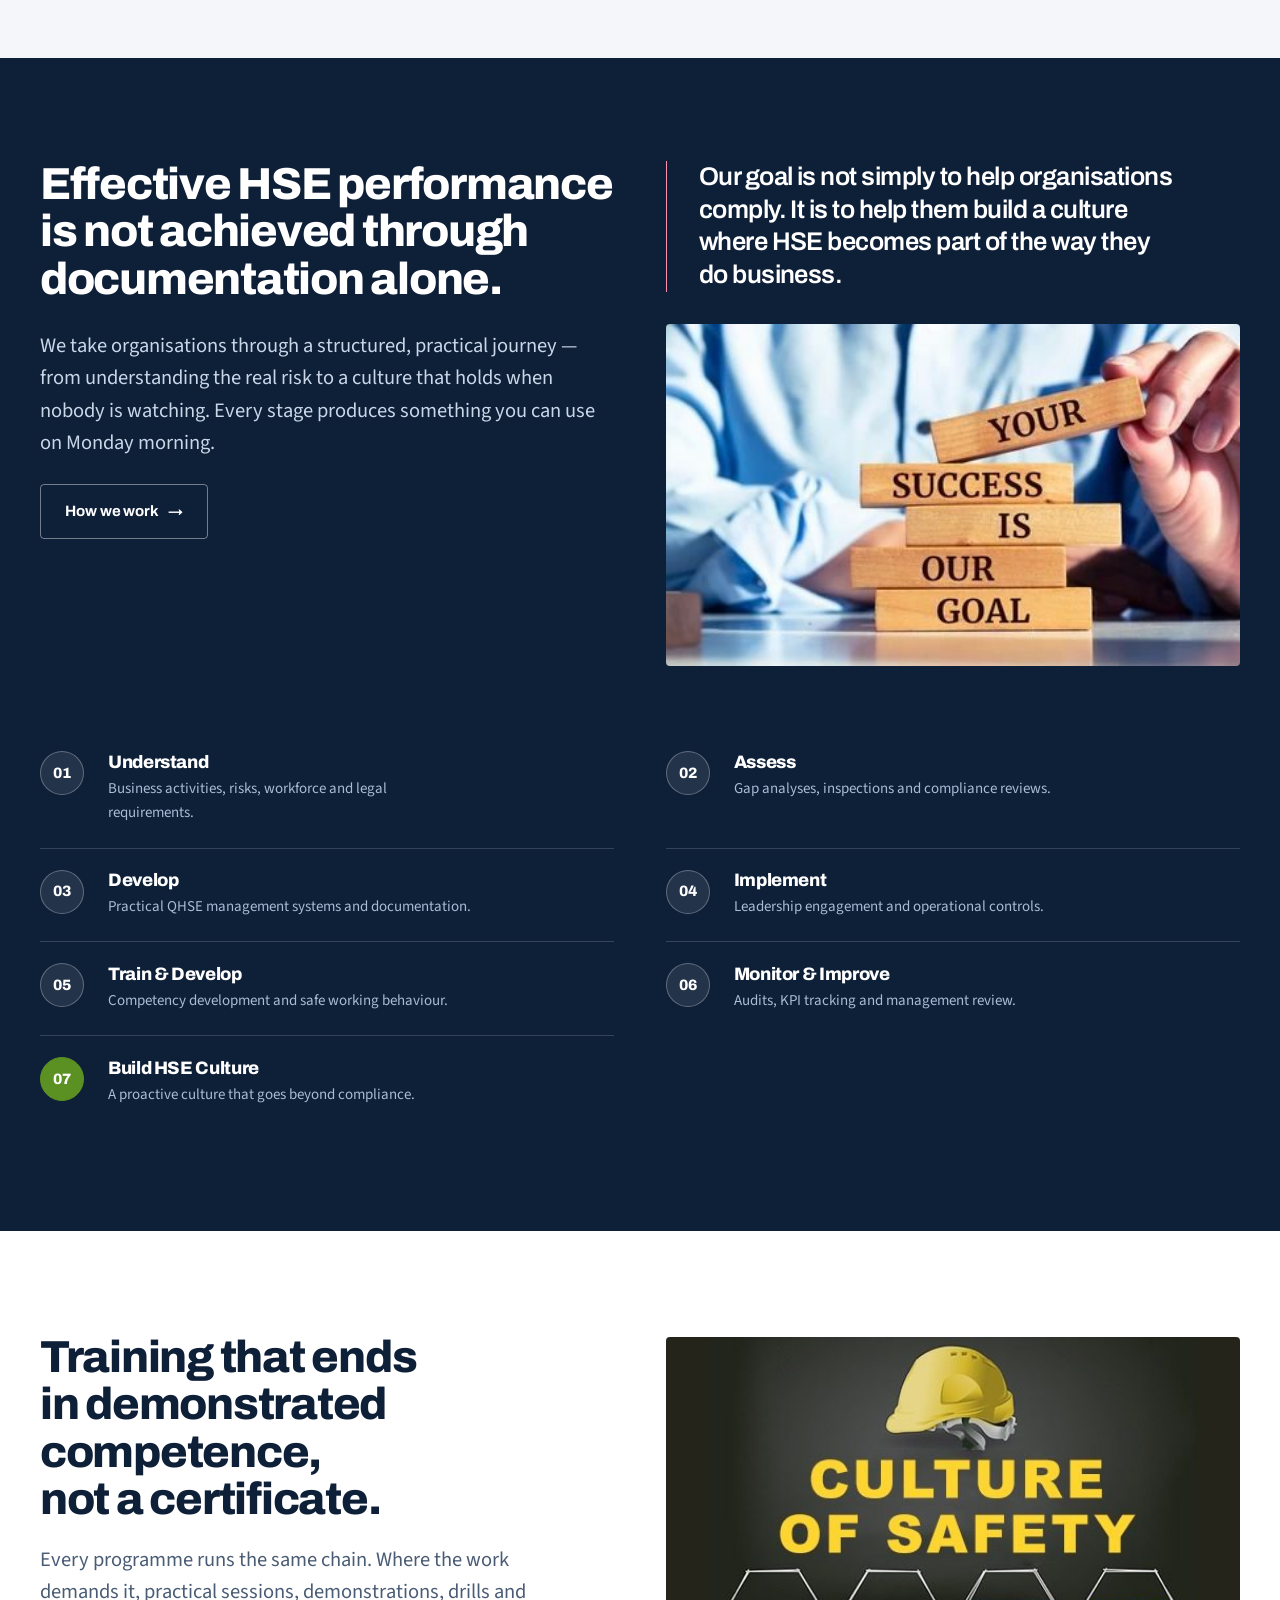
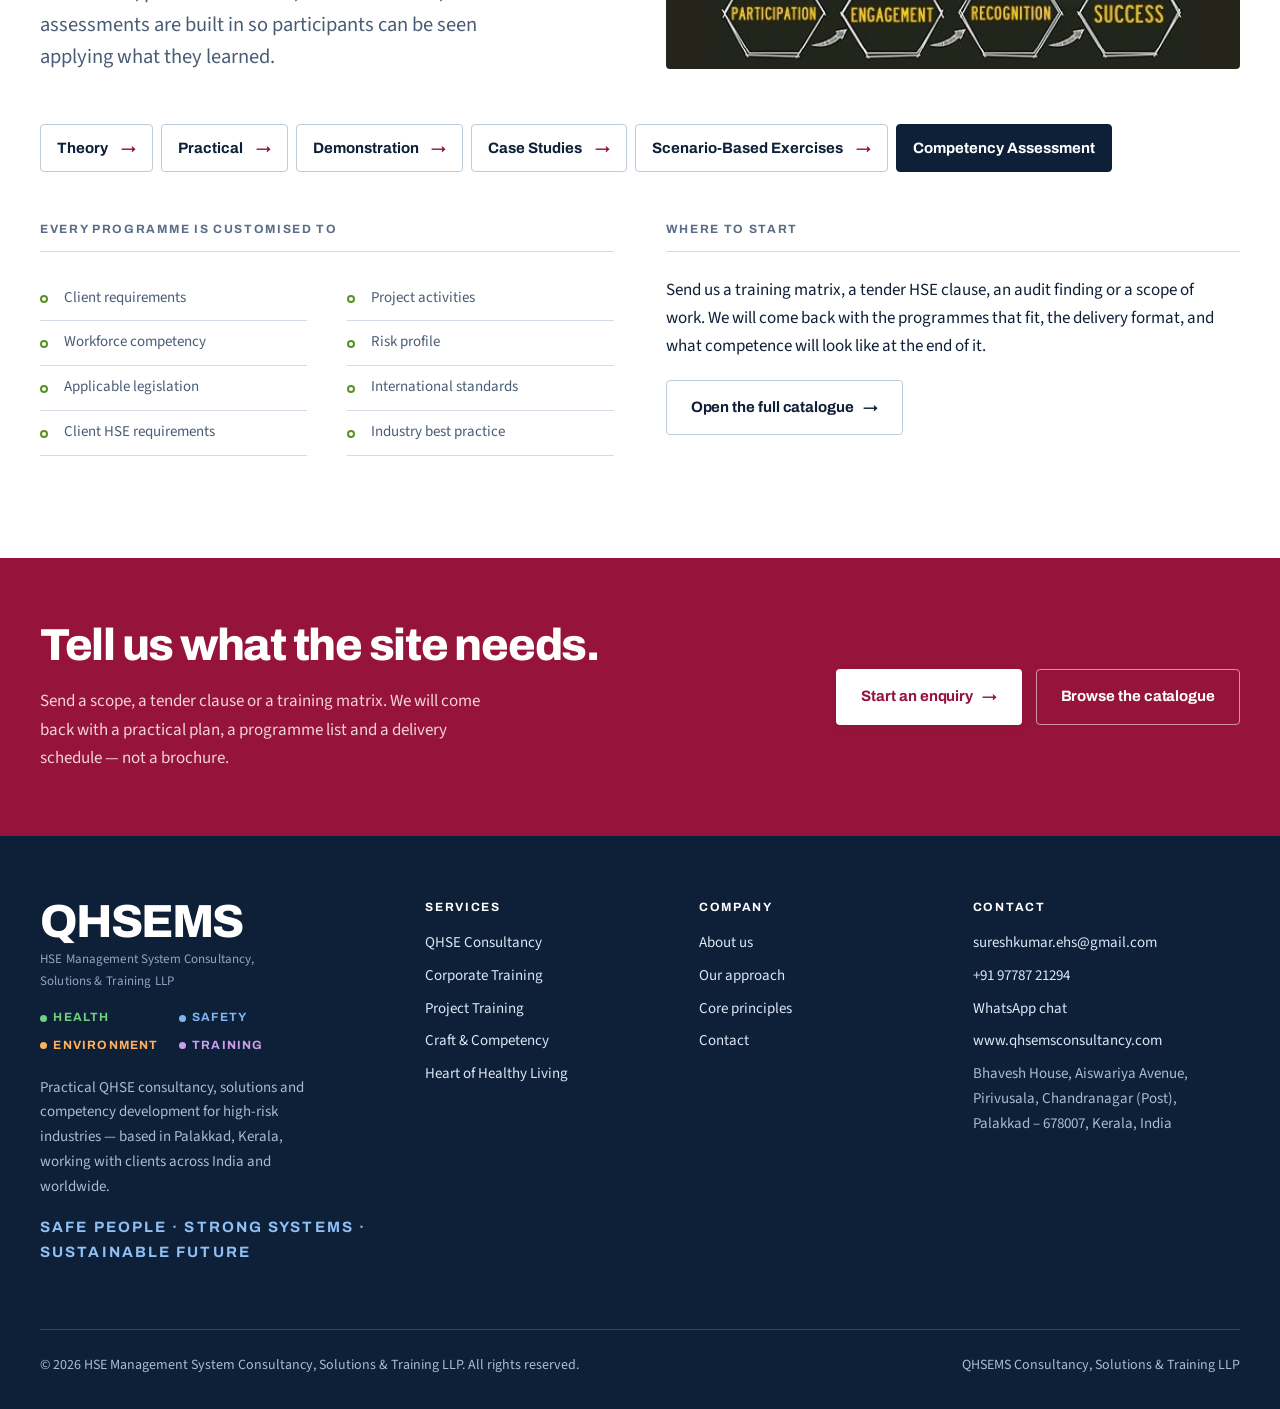
==== commit 5e1f63fa: "Add SEO: titles, canonical URLs, structured data, sitemap and redirects - Keyword- and location-led " ====
--- a/index.html
+++ b/index.html
@@ -1,18 +1,134 @@
 <!DOCTYPE html>
-<html lang="en">
+<html lang="en-IN">
 <head>
 <meta charset="utf-8">
 <meta name="viewport" content="width=device-width, initial-scale=1">
-<title>QHSEMS — HSE Management System Consultancy, Solutions &amp; Training LLP</title>
-<meta name="description" content="QHSE management system consultancy, solutions and competency training for petrochemicals, oil &amp; gas, heavy chemical manufacturing, construction, commissioning, energy, warehousing and healthcare. 30+ years, 110,000+ professionals trained.">
+<title>QHSEMS | HSE Consultancy &amp; Safety Training in Kerala, India</title>
+<meta name="description" content="HSE &amp; QHSE management system consultancy and 120 safety training programmes for companies, from Palakkad, Kerala. 30+ years, 110,000+ professionals trained.">
 <link rel="icon" href="assets/img/favicon.png" type="image/png">
+<link rel="canonical" href="https://www.qhsemsconsultancy.com/">
+<meta property="og:type" content="website">
+<meta property="og:site_name" content="QHSEMS">
+<meta property="og:locale" content="en_IN">
+<meta property="og:url" content="https://www.qhsemsconsultancy.com/">
+<meta property="og:title" content="QHSEMS | HSE Consultancy &amp; Safety Training in Kerala, India">
+<meta property="og:description" content="HSE &amp; QHSE management system consultancy and 120 safety training programmes for companies, from Palakkad, Kerala. 30+ years, 110,000+ professionals trained.">
+<meta property="og:image" content="https://www.qhsemsconsultancy.com/assets/img/og-image.jpg">
+<meta property="og:image:width" content="1200">
+<meta property="og:image:height" content="630">
+<meta property="og:image:alt" content="QHSEMS trainer briefing a site crew in hard hats and hi-vis">
+<meta name="twitter:card" content="summary_large_image">
+<link rel="apple-touch-icon" href="assets/img/qhsems-emblem.png">
+<script type="application/ld+json">
+{
+ "@context": "https://schema.org",
+ "@graph": [
+  {
+   "@type": "ProfessionalService",
+   "@id": "https://www.qhsemsconsultancy.com/#organization",
+   "name": "QHSEMS Consultancy, Solutions & Training LLP",
+   "alternateName": "QHSEMS",
+   "legalName": "HSE Management System Consultancy, Solutions & Training LLP",
+   "url": "https://www.qhsemsconsultancy.com/",
+   "logo": "https://www.qhsemsconsultancy.com/assets/img/qhsems-emblem.png",
+   "image": "https://www.qhsemsconsultancy.com/assets/img/og-image.jpg",
+   "description": "QHSE management system consultancy, solutions and competency training for petrochemicals, oil & gas, heavy chemical and other manufacturing, construction, commissioning, energy, warehousing and healthcare.",
+   "slogan": "Safe People. Strong Systems. Sustainable Future.",
+   "telephone": "+91-97787-21294",
+   "email": "sureshkumar.ehs@gmail.com",
+   "address": {
+    "@type": "PostalAddress",
+    "streetAddress": "Bhavesh House, Aiswariya Avenue, Pirivusala, Chandranagar (Post)",
+    "addressLocality": "Palakkad",
+    "addressRegion": "Kerala",
+    "postalCode": "678007",
+    "addressCountry": "IN"
+   },
+   "areaServed": {
+    "@type": "Country",
+    "name": "India"
+   },
+   "knowsAbout": [
+    "HSE management systems",
+    "QHSE consultancy",
+    "Risk assessment",
+    "Permit to work systems",
+    "Emergency response planning",
+    "Incident investigation",
+    "Contractor HSE management",
+    "Safety culture",
+    "Environmental and chemical safety",
+    "Occupational health and safety training",
+    "Competency assessment",
+    "Workplace wellness"
+   ],
+   "hasOfferCatalog": {
+    "@type": "OfferCatalog",
+    "name": "QHSEMS services",
+    "itemListElement": [
+     {
+      "@type": "Offer",
+      "itemOffered": {
+       "@type": "Service",
+       "name": "QHSE Consultancy & Management System Solutions",
+       "url": "https://www.qhsemsconsultancy.com/consultancy.html"
+      }
+     },
+     {
+      "@type": "Offer",
+      "itemOffered": {
+       "@type": "Service",
+       "name": "Corporate QHSE Training & Seminars",
+       "url": "https://www.qhsemsconsultancy.com/training.html#corporate"
+      }
+     },
+     {
+      "@type": "Offer",
+      "itemOffered": {
+       "@type": "Service",
+       "name": "Project QHSE Training & Seminars",
+       "url": "https://www.qhsemsconsultancy.com/training.html#project"
+      }
+     },
+     {
+      "@type": "Offer",
+      "itemOffered": {
+       "@type": "Service",
+       "name": "Craft & Competency Training",
+       "url": "https://www.qhsemsconsultancy.com/training.html#craft"
+      }
+     },
+     {
+      "@type": "Offer",
+      "itemOffered": {
+       "@type": "Service",
+       "name": "Heart of Healthy Living: Lifestyle, Motivation & Wellness Programmes",
+       "url": "https://www.qhsemsconsultancy.com/wellness.html"
+      }
+     }
+    ]
+   }
+  },
+  {
+   "@type": "WebSite",
+   "@id": "https://www.qhsemsconsultancy.com/#website",
+   "name": "QHSEMS",
+   "alternateName": [
+    "QHSEMS Consultancy",
+    "QHSEMS Consultancy, Solutions & Training LLP"
+   ],
+   "url": "https://www.qhsemsconsultancy.com/",
+   "publisher": {
+    "@id": "https://www.qhsemsconsultancy.com/#organization"
+   }
+  }
+ ]
+}
+</script>
 <link rel="preconnect" href="https://fonts.googleapis.com">
 <link rel="preconnect" href="https://fonts.gstatic.com" crossorigin>
 <link href="https://fonts.googleapis.com/css2?family=Archivo:wght@500;600;700;800&family=Overpass+Mono:wght@400;600&family=Source+Sans+3:wght@400;600&display=swap" rel="stylesheet">
 <link rel="stylesheet" href="assets/css/site.css">
-<meta property="og:title" content="QHSEMS — HSE Management System Consultancy, Solutions &amp; Training LLP">
-<meta property="og:description" content="Safe people. Strong systems. Sustainable future. 30+ years of practical QHSE consultancy and training in high-risk industries.">
-<meta property="og:type" content="website">
 </head>
 <body data-page="home">
 <!--
@@ -287,7 +403,7 @@
           <li style="--c:#FFB25E">Environment</li>
           <li style="--c:#C9A0F0">Training</li>
         </ul>
-        <p>Practical QHSE consultancy, solutions and competency development for high-risk industries.</p>
+        <p>Practical QHSE consultancy, solutions and competency development for high-risk industries &mdash; based in Palakkad, Kerala, working with clients across India and worldwide.</p>
         <p class="footer-tag">Safe People &middot; Strong Systems &middot; Sustainable Future</p>
       </div>
       <div class="footer-col">
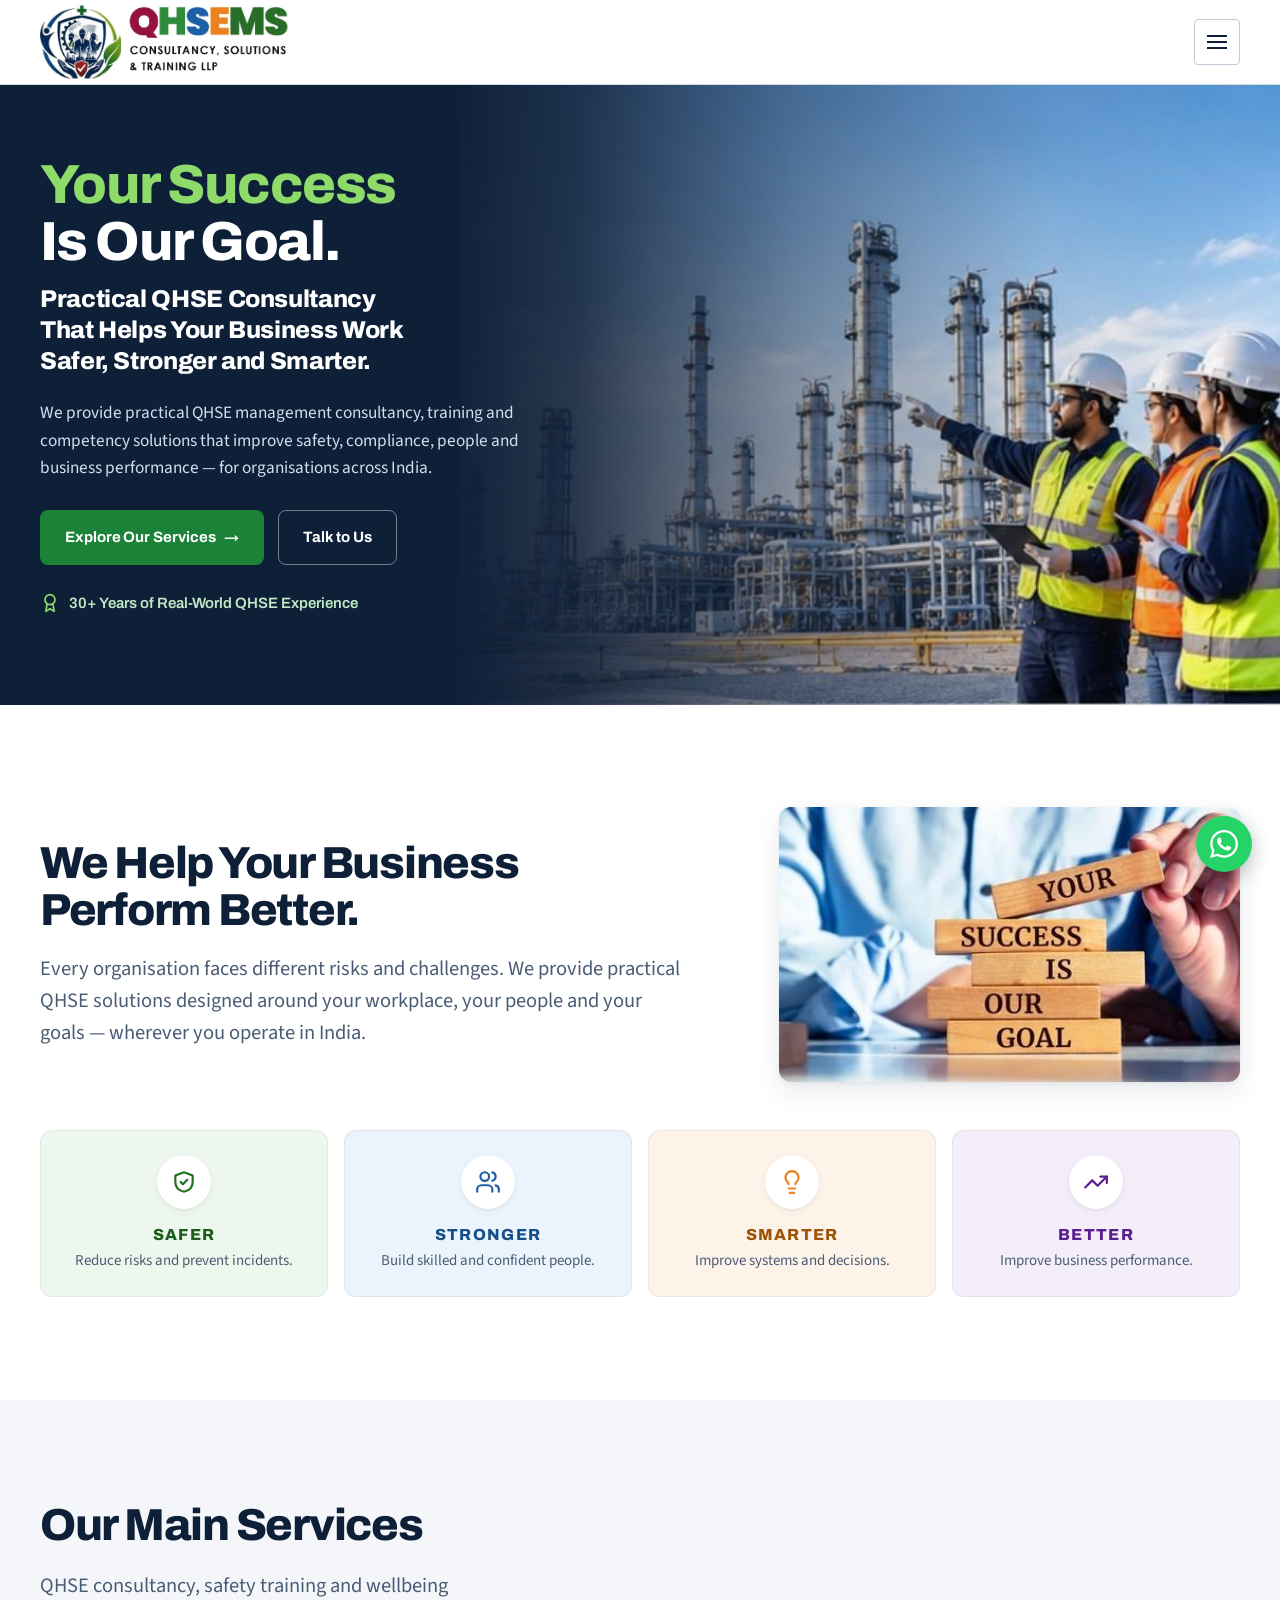
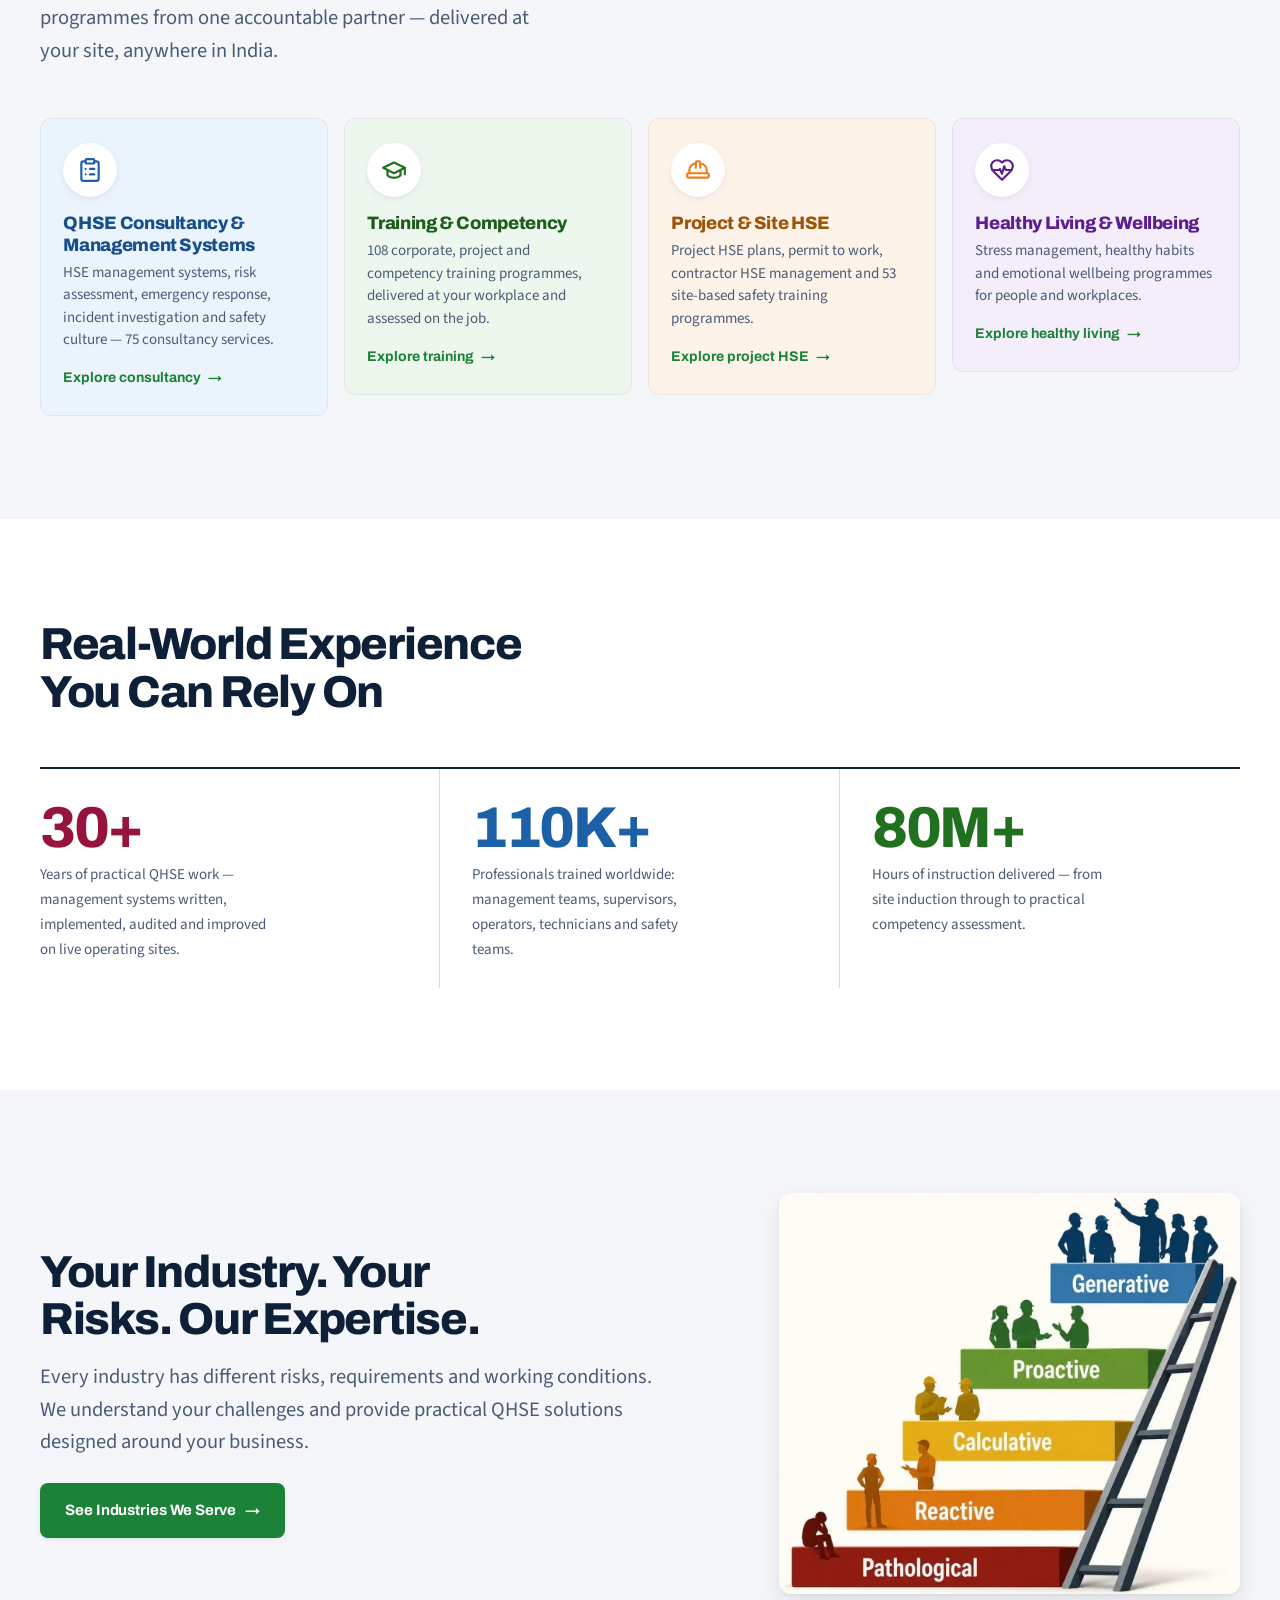
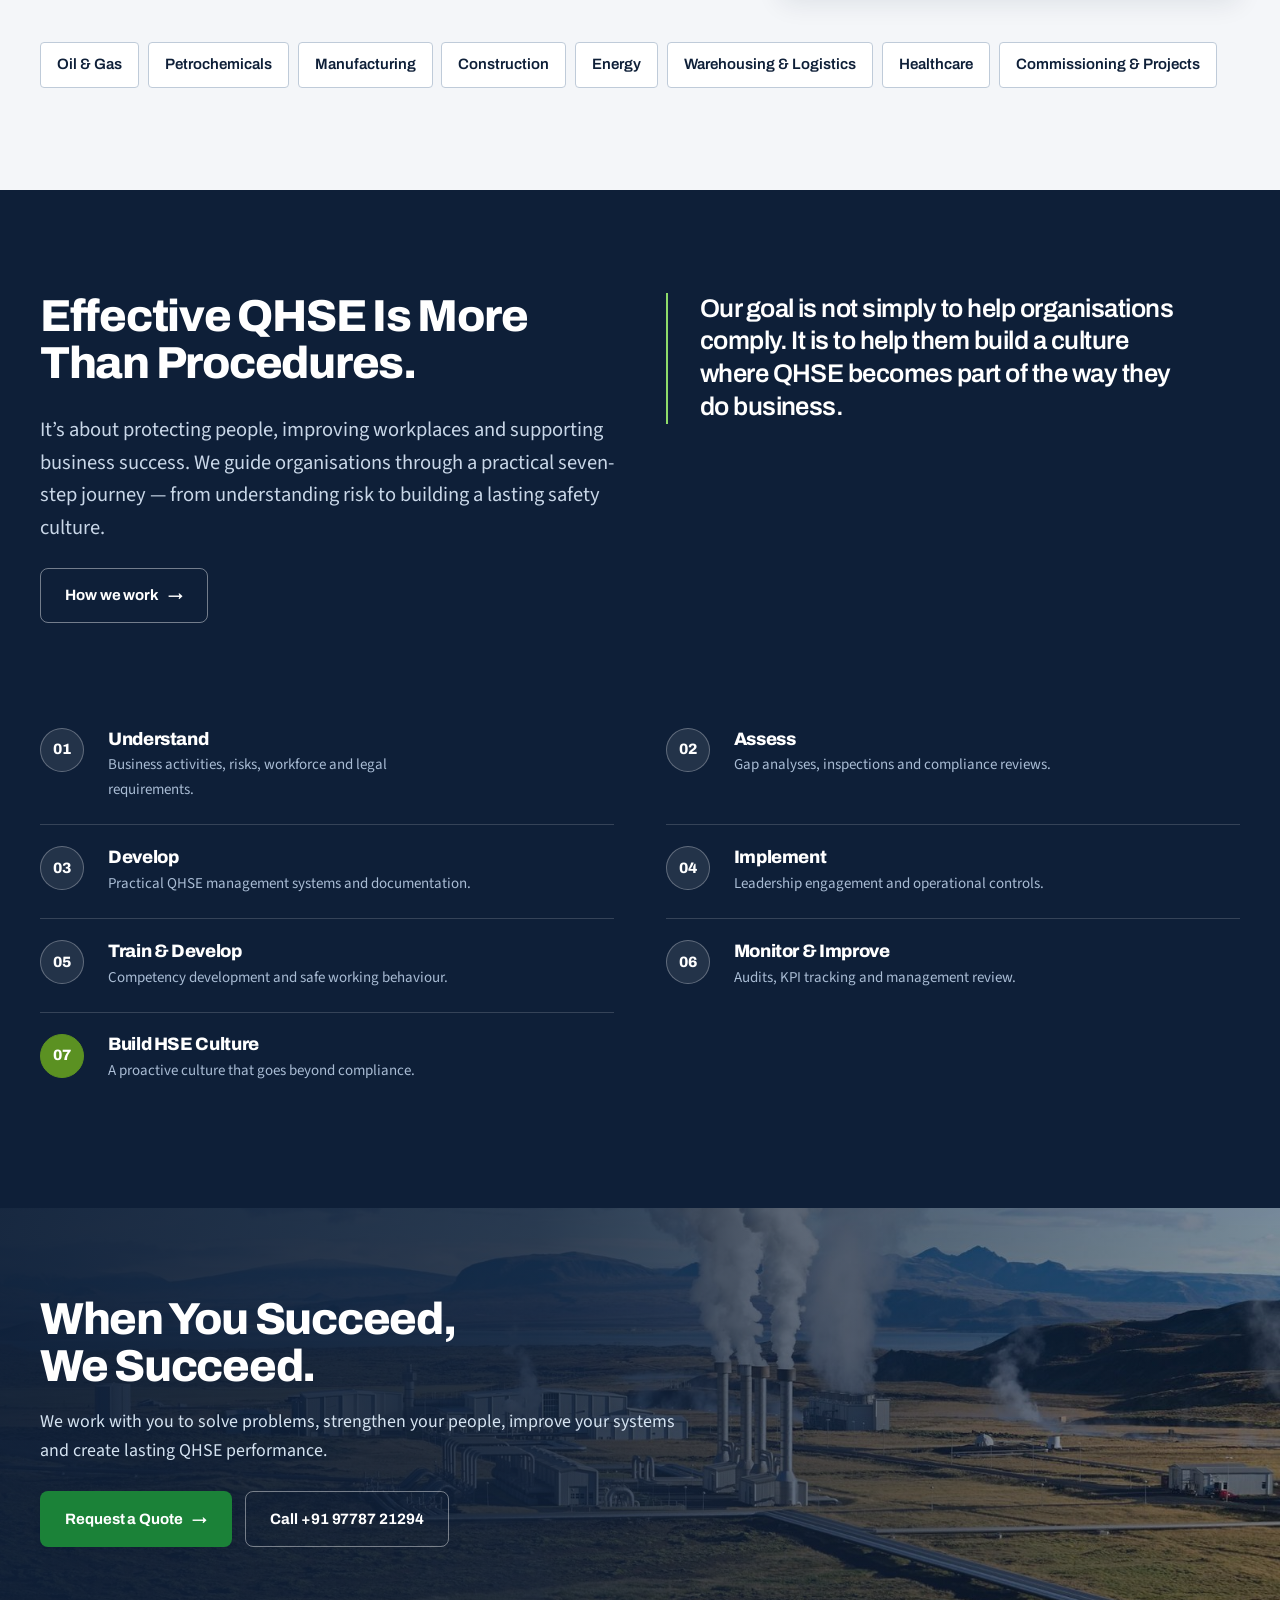
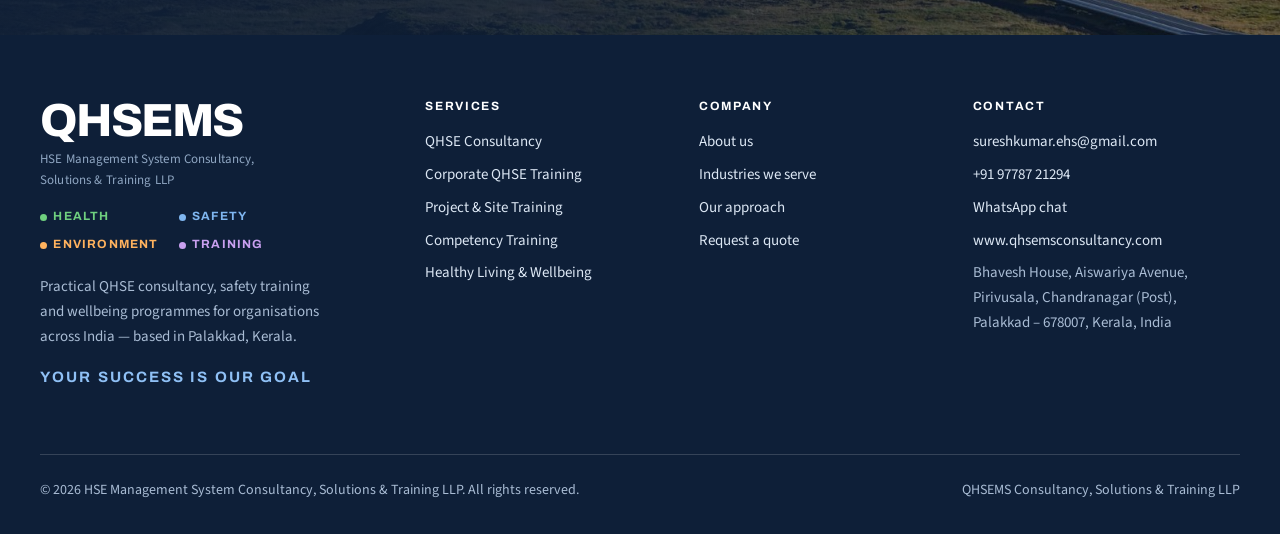
==== commit df0e013c: "Rework site to the client's reference layout, positioned for all of India - New copy on every page f" ====
--- a/index.html
+++ b/index.html
@@ -3,16 +3,16 @@
 <head>
 <meta charset="utf-8">
 <meta name="viewport" content="width=device-width, initial-scale=1">
-<title>QHSEMS | HSE Consultancy &amp; Safety Training in Kerala, India</title>
-<meta name="description" content="HSE &amp; QHSE management system consultancy and 120 safety training programmes for companies, from Palakkad, Kerala. 30+ years, 110,000+ professionals trained.">
+<title>QHSEMS | QHSE Consultancy &amp; Safety Training Company in India</title>
+<meta name="description" content="QHSE consultancy, onsite safety training and wellbeing programmes for organisations across India. 30+ years of experience and 110,000+ professionals trained.">
 <link rel="icon" href="assets/img/favicon.png" type="image/png">
 <link rel="canonical" href="https://www.qhsemsconsultancy.com/">
 <meta property="og:type" content="website">
 <meta property="og:site_name" content="QHSEMS">
 <meta property="og:locale" content="en_IN">
 <meta property="og:url" content="https://www.qhsemsconsultancy.com/">
-<meta property="og:title" content="QHSEMS | HSE Consultancy &amp; Safety Training in Kerala, India">
-<meta property="og:description" content="HSE &amp; QHSE management system consultancy and 120 safety training programmes for companies, from Palakkad, Kerala. 30+ years, 110,000+ professionals trained.">
+<meta property="og:title" content="QHSEMS | QHSE Consultancy &amp; Safety Training Company in India">
+<meta property="og:description" content="QHSE consultancy, onsite safety training and wellbeing programmes for organisations across India. 30+ years of experience and 110,000+ professionals trained.">
 <meta property="og:image" content="https://www.qhsemsconsultancy.com/assets/img/og-image.jpg">
 <meta property="og:image:width" content="1200">
 <meta property="og:image:height" content="630">
@@ -32,8 +32,8 @@
    "url": "https://www.qhsemsconsultancy.com/",
    "logo": "https://www.qhsemsconsultancy.com/assets/img/qhsems-emblem.png",
    "image": "https://www.qhsemsconsultancy.com/assets/img/og-image.jpg",
-   "description": "QHSE management system consultancy, solutions and competency training for petrochemicals, oil & gas, heavy chemical and other manufacturing, construction, commissioning, energy, warehousing and healthcare.",
-   "slogan": "Safe People. Strong Systems. Sustainable Future.",
+   "description": "Practical QHSE management system consultancy, onsite safety training and wellbeing programmes for organisations across India, with 30+ years of real-world experience in oil & gas, petrochemicals, manufacturing, construction, energy, warehousing and healthcare.",
+   "slogan": "Your Success Is Our Goal.",
    "telephone": "+91-97787-21294",
    "email": "sureshkumar.ehs@gmail.com",
    "address": {
@@ -49,18 +49,19 @@
     "name": "India"
    },
    "knowsAbout": [
+    "QHSE consultancy",
     "HSE management systems",
-    "QHSE consultancy",
+    "Safety training",
     "Risk assessment",
-    "Permit to work systems",
+    "Permit to work",
     "Emergency response planning",
     "Incident investigation",
     "Contractor HSE management",
     "Safety culture",
     "Environmental and chemical safety",
-    "Occupational health and safety training",
     "Competency assessment",
-    "Workplace wellness"
+    "Workplace wellness",
+    "Stress management"
    ],
    "hasOfferCatalog": {
     "@type": "OfferCatalog",
@@ -70,7 +71,7 @@
       "@type": "Offer",
       "itemOffered": {
        "@type": "Service",
-       "name": "QHSE Consultancy & Management System Solutions",
+       "name": "QHSE Consultancy & Management Systems",
        "url": "https://www.qhsemsconsultancy.com/consultancy.html"
       }
      },
@@ -78,31 +79,23 @@
       "@type": "Offer",
       "itemOffered": {
        "@type": "Service",
-       "name": "Corporate QHSE Training & Seminars",
-       "url": "https://www.qhsemsconsultancy.com/training.html#corporate"
+       "name": "Training & Competency",
+       "url": "https://www.qhsemsconsultancy.com/training.html"
       }
      },
      {
       "@type": "Offer",
       "itemOffered": {
        "@type": "Service",
-       "name": "Project QHSE Training & Seminars",
-       "url": "https://www.qhsemsconsultancy.com/training.html#project"
+       "name": "Project & Site HSE",
+       "url": "https://www.qhsemsconsultancy.com/consultancy.html#d4"
       }
      },
      {
       "@type": "Offer",
       "itemOffered": {
        "@type": "Service",
-       "name": "Craft & Competency Training",
-       "url": "https://www.qhsemsconsultancy.com/training.html#craft"
-      }
-     },
-     {
-      "@type": "Offer",
-      "itemOffered": {
-       "@type": "Service",
-       "name": "Heart of Healthy Living: Lifestyle, Motivation & Wellness Programmes",
+       "name": "Healthy Living & Wellbeing",
        "url": "https://www.qhsemsconsultancy.com/wellness.html"
       }
      }
@@ -129,17 +122,9 @@
 <link rel="preconnect" href="https://fonts.gstatic.com" crossorigin>
 <link href="https://fonts.googleapis.com/css2?family=Archivo:wght@500;600;700;800&family=Overpass+Mono:wght@400;600&family=Source+Sans+3:wght@400;600&display=swap" rel="stylesheet">
 <link rel="stylesheet" href="assets/css/site.css">
+<link rel="preload" as="image" href="assets/img/hero-home.jpg">
 </head>
-<body data-page="home">
-<!--
-IMPECCABLE DIRECTION CONTRACT
-THESIS: The catalogue is the argument — 195 named capabilities shown, not summarised. Refuses the three-icon-cards-and-a-stock-photo shorthand the category ships.
-OWN-WORLD: Logo-sampled palette — navy #0E1F38 ground bands, crimson #96143C action, the four pillar colours (green/blue/orange/purple) coding the four service lines. Archivo 800 headlines, Source Sans 3 body, rules and hairlines instead of card shadows, authored line-art plant elevation.
-STORY: A project or procurement buyer sees one partner for both the system and the people, confirms scale (30+/110K+/80M+) and standards, browses the real catalogue, builds an enquiry list, sends it.
-FIRST VIEWPORT: Navy band washed with blue and leaf-green light. Left: headline over sub-line and two actions, crimson primary. Right: line-art process-plant elevation. A credentials rule spans both.
-FORM: Category standard (canon exit), chosen by the user over the roll's assigned candidate 6 of 7 (isolation-and-tagging world); staging: conventional marketing scroll, own list; seed key 33fa7965.
-FINISH: unreviewed and undocumented is unfinished; this build ends with the finish review, the verdict, and DESIGN.md
--->
+<body data-page="index">
 <a class="skip" href="#main">Skip to content</a>
 
 <header class="site-header">
@@ -153,14 +138,15 @@
       <a href="consultancy.html">Consultancy</a>
       <a href="training.html">Training &amp; Competency</a>
       <a href="wellness.html">Healthy Living</a>
+      <a href="industries.html">Industries</a>
       <a href="contact.html">Contact</a>
-      <a class="nav__cta btn btn--primary" href="contact.html">Request a scope</a>
+      <a class="nav__cta btn btn--primary" href="contact.html">Request a Quote</a>
     </nav>
     <div class="header-actions">
       <button class="btn btn--ghost btn--sm basket-btn" id="enquiry-btn" type="button" data-count="0" hidden>
         Enquiry list <span class="n">0</span>
       </button>
-      <a class="btn btn--primary btn--sm" href="contact.html">Request a scope</a>
+      <a class="btn btn--primary btn--sm" href="contact.html">Request a Quote</a>
       <button class="nav-toggle" type="button" aria-expanded="false" aria-controls="primary-nav" aria-label="Menu"><span></span></button>
     </div>
   </div>
@@ -168,28 +154,97 @@
 
 <main id="main">
 
-  <!-- ============ HERO ============ -->
-  <section class="hero">
-    <div class="wrap">
-      <div class="hero__inner">
+  <section class="phero">
+    <img class="phero__img" src="assets/img/hero-home.jpg" alt="QHSE engineers in hard hats and hi-vis reviewing a refinery site" width="794" height="441" fetchpriority="high" style="--pos:70% center">
+    <div class="wrap">
+      <div class="phero__inner">
+        <h1><em>Your Success</em> Is Our Goal.<span class="phero__h1sub">Practical QHSE Consultancy That Helps Your Business Work Safer, Stronger and Smarter.</span></h1>
+        <p class="phero__lead">We provide practical QHSE management consultancy, training and competency solutions that improve safety, compliance, people and business performance &mdash; for organisations across India.</p>
+        <div class="phero__actions">
+          <a class="btn btn--primary" href="#services">Explore Our Services <span class="btn__arrow" aria-hidden="true">&rarr;</span></a>
+          <a class="btn btn--on-ink" href="contact.html">Talk to Us</a>
+        </div>
+        <p class="phero__badge"><svg viewBox="0 0 24 24" fill="none" stroke="currentColor" stroke-width="2" stroke-linecap="round" stroke-linejoin="round" aria-hidden="true" focusable="false"><circle cx="12" cy="8" r="6"/><path d="M15.48 12.89 17 22l-5-3-5 3 1.52-9.11"/></svg> 30+ Years of Real-World QHSE Experience</p>
+      </div>
+    </div>
+  </section>
+
+  <!-- ============ PERFORM BETTER ============ -->
+  <section class="section">
+    <div class="wrap">
+      <div class="split-head reveal">
         <div>
-          <h1><em>Your success on site</em> starts with a QHSE management system that works.</h1>
-          <p class="hero__sub">Real-world QHSE management-system consultancy, solutions and competency training &mdash; built on thirty years of live-site experience across petrochemicals, oil &amp; gas, heavy chemical and other manufacturing, construction, commissioning, energy, warehousing and healthcare. <strong>We don&rsquo;t just write the manual; we&rsquo;ve worked the floor</strong> &mdash; and that&rsquo;s how we build safer, smarter, more sustainable operations.</p>
-          <div class="hero__actions">
-            <a class="btn btn--primary" href="contact.html">Request a scope <span class="btn__arrow" aria-hidden="true">&rarr;</span></a>
-            <a class="btn btn--on-ink" href="training.html">Browse 120 training programmes</a>
-          </div>
-        </div>
-        <div class="hero__art">
-          <img src="assets/img/hero-training.jpg" alt="QHSEMS trainer briefing a site crew in hard hats and hi-vis, with insets of certification, CPR practice and fire-extinguisher training" width="1280" height="853" fetchpriority="high">
-        </div>
-      </div>
-
-      <!-- CREDENTIALS HIDDEN: remove `hidden` to show the standards & awarding bodies strip again -->
-      <div class="hero__cred" hidden>
-        <div class="credentials">
-          <span class="credentials__label">Standards &amp; awarding bodies we work to</span>
-          <ul class="cred-logos">
+          <h2>We Help Your Business Perform Better.</h2>
+          <p class="lede">Every organisation faces different risks and challenges. We provide practical QHSE solutions designed around your workplace, your people and your goals &mdash; wherever you operate in India.</p>
+        </div>
+        <img class="media" src="assets/img/success-goal.jpg" alt="Wooden blocks stacked to read: Your success is our goal" width="436" height="260" loading="lazy">
+      </div>
+      <ul class="icards">
+        <li class="icard t-green icard--center icard--label reveal">
+          <span class="icard__icon"><svg viewBox="0 0 24 24" fill="none" stroke="currentColor" stroke-width="2" stroke-linecap="round" stroke-linejoin="round" aria-hidden="true" focusable="false"><path d="M12 3 4 6v6c0 5 3.5 8 8 9 4.5-1 8-4 8-9V6l-8-3z"/><path d="m9 12 2 2 4-4"/></svg></span>
+          <h3>Safer</h3>
+          <p>Reduce risks and prevent incidents.</p>
+        </li>
+        <li class="icard t-blue icard--center icard--label reveal">
+          <span class="icard__icon"><svg viewBox="0 0 24 24" fill="none" stroke="currentColor" stroke-width="2" stroke-linecap="round" stroke-linejoin="round" aria-hidden="true" focusable="false"><path d="M16 21v-2a4 4 0 0 0-4-4H6a4 4 0 0 0-4 4v2"/><circle cx="9" cy="7" r="4"/><path d="M22 21v-2a4 4 0 0 0-3-3.87"/><path d="M16 3.13a4 4 0 0 1 0 7.75"/></svg></span>
+          <h3>Stronger</h3>
+          <p>Build skilled and confident people.</p>
+        </li>
+        <li class="icard t-orange icard--center icard--label reveal">
+          <span class="icard__icon"><svg viewBox="0 0 24 24" fill="none" stroke="currentColor" stroke-width="2" stroke-linecap="round" stroke-linejoin="round" aria-hidden="true" focusable="false"><path d="M9 18h6"/><path d="M10 22h4"/><path d="M15.09 14c.18-.98.65-1.74 1.41-2.5A4.65 4.65 0 0 0 18 8 6 6 0 0 0 6 8c0 1 .23 2.23 1.5 3.5A4.61 4.61 0 0 1 8.91 14"/></svg></span>
+          <h3>Smarter</h3>
+          <p>Improve systems and decisions.</p>
+        </li>
+        <li class="icard t-purple icard--center icard--label reveal">
+          <span class="icard__icon"><svg viewBox="0 0 24 24" fill="none" stroke="currentColor" stroke-width="2" stroke-linecap="round" stroke-linejoin="round" aria-hidden="true" focusable="false"><polyline points="22 7 13.5 15.5 8.5 10.5 2 17"/><polyline points="16 7 22 7 22 13"/></svg></span>
+          <h3>Better</h3>
+          <p>Improve business performance.</p>
+        </li>
+      </ul>
+    </div>
+  </section>
+
+  <!-- ============ MAIN SERVICES ============ -->
+  <section class="section section--surface" id="services">
+    <div class="wrap">
+      <div class="section-head reveal">
+        <h2>Our Main Services</h2>
+        <p class="lede">QHSE consultancy, safety training and wellbeing programmes from one accountable partner &mdash; delivered at your site, anywhere in India.</p>
+      </div>
+      <ul class="icards">
+        <li style="list-style:none;margin:0"><a class="icard t-blue  reveal" href="consultancy.html">
+          <span class="icard__icon"><svg viewBox="0 0 24 24" fill="none" stroke="currentColor" stroke-width="2" stroke-linecap="round" stroke-linejoin="round" aria-hidden="true" focusable="false"><rect x="8" y="2" width="8" height="4" rx="1"/><path d="M16 4h2a2 2 0 0 1 2 2v14a2 2 0 0 1-2 2H6a2 2 0 0 1-2-2V6a2 2 0 0 1 2-2h2"/><path d="M12 11h4"/><path d="M12 16h4"/><path d="M8 11h.01"/><path d="M8 16h.01"/></svg></span>
+          <h3>QHSE Consultancy &amp; Management Systems</h3>
+          <p>HSE management systems, risk assessment, emergency response, incident investigation and safety culture &mdash; 75 consultancy services.</p>
+          <span class="icard__go">Explore consultancy <span class="btn__arrow" aria-hidden="true">&rarr;</span></span>
+        </a></li>
+        <li style="list-style:none;margin:0"><a class="icard t-green  reveal" href="training.html">
+          <span class="icard__icon"><svg viewBox="0 0 24 24" fill="none" stroke="currentColor" stroke-width="2" stroke-linecap="round" stroke-linejoin="round" aria-hidden="true" focusable="false"><path d="M22 10 12 5 2 10l10 5 10-5z"/><path d="M6 12v5c3 3 9 3 12 0v-5"/><path d="M22 10v6"/></svg></span>
+          <h3>Training &amp; Competency</h3>
+          <p>108 corporate, project and competency training programmes, delivered at your workplace and assessed on the job.</p>
+          <span class="icard__go">Explore training <span class="btn__arrow" aria-hidden="true">&rarr;</span></span>
+        </a></li>
+        <li style="list-style:none;margin:0"><a class="icard t-orange  reveal" href="consultancy.html#d4">
+          <span class="icard__icon"><svg viewBox="0 0 24 24" fill="none" stroke="currentColor" stroke-width="2" stroke-linecap="round" stroke-linejoin="round" aria-hidden="true" focusable="false"><path d="M2 18a1 1 0 0 0 1 1h18a1 1 0 0 0 1-1v-2a1 1 0 0 0-1-1H3a1 1 0 0 0-1 1v2z"/><path d="M10 10V5a1 1 0 0 1 1-1h2a1 1 0 0 1 1 1v5"/><path d="M4 15v-3a6 6 0 0 1 6-6"/><path d="M14 6a6 6 0 0 1 6 6v3"/></svg></span>
+          <h3>Project &amp; Site HSE</h3>
+          <p>Project HSE plans, permit to work, contractor HSE management and 53 site-based safety training programmes.</p>
+          <span class="icard__go">Explore project HSE <span class="btn__arrow" aria-hidden="true">&rarr;</span></span>
+        </a></li>
+        <li style="list-style:none;margin:0"><a class="icard t-purple  reveal" href="wellness.html">
+          <span class="icard__icon"><svg viewBox="0 0 24 24" fill="none" stroke="currentColor" stroke-width="2" stroke-linecap="round" stroke-linejoin="round" aria-hidden="true" focusable="false"><path d="M19 14c1.49-1.46 3-3.21 3-5.5A5.5 5.5 0 0 0 16.5 3c-1.76 0-3 .5-4.5 2-1.5-1.5-2.74-2-4.5-2A5.5 5.5 0 0 0 2 8.5c0 2.3 1.5 4.05 3 5.5l7 7Z"/><path d="M3.22 12H9.5l.5-1 2 4.5 2-7 1.5 3.5h5.27"/></svg></span>
+          <h3>Healthy Living &amp; Wellbeing</h3>
+          <p>Stress management, healthy habits and emotional wellbeing programmes for people and workplaces.</p>
+          <span class="icard__go">Explore healthy living <span class="btn__arrow" aria-hidden="true">&rarr;</span></span>
+        </a></li>
+      </ul>
+    </div>
+  </section>
+
+  <!-- CREDENTIALS HIDDEN: remove `hidden` from the section below to show the standards & awarding bodies strip again -->
+  <section class="section section--tight" hidden>
+    <div class="wrap">
+      <span class="rule-label">Standards &amp; awarding bodies we work to</span>
+      <ul class="cred-logos">
             <li><img src="assets/img/cred-iso.png" alt="ISO &mdash; International Organization for Standardization" width="142" height="120" loading="lazy"></li>
             <li><img src="assets/img/cred-medic-first-aid.png" alt="MEDIC First Aid, an HSI company" width="186" height="120" loading="lazy"></li>
             <li><img src="assets/img/cred-iosh.png" alt="IOSH approved training provider 5235" width="120" height="120" loading="lazy"></li>
@@ -197,14 +252,15 @@
             <li><img src="assets/img/cred-hsi.png" alt="HSI &mdash; Health &amp; Safety Institute" width="138" height="120" loading="lazy"></li>
             <li><img src="assets/img/cred-ashi.png" alt="American Safety &amp; Health Institute, an HSI company" width="281" height="120" loading="lazy"></li>
           </ul>
-        </div>
-      </div>
     </div>
   </section>
 
   <!-- ============ RECORD ============ -->
   <section class="section">
     <div class="wrap">
+      <div class="section-head reveal">
+        <h2>Real-World Experience You Can Rely On</h2>
+      </div>
       <div class="record">
         <div class="record__item reveal">
           <span class="record__n">30+</span>
@@ -220,87 +276,30 @@
         </div>
       </div>
 
-      <div class="two-col" style="margin-top:clamp(2.5rem,5vw,4rem)">
-        <div class="reveal">
-          <h2>Built for industries where the margin for error is zero.</h2>
-          <p class="lede">Our work sits in plants, projects and yards — not in a classroom that has never seen a permit board. Every system we write and every programme we run is shaped by the risk profile, the legislation and the workforce actually on site.</p>
-        </div>
-        <div class="reveal">
-          <span class="rule-label">Industries served</span>
-          <ul class="industries">
-            <li>Petrochemicals</li>
-            <li>Oil &amp; Gas</li>
-            <li>Heavy Chemical &amp; Other Manufacturing</li>
-            <li>Construction</li>
-            <li>Commissioning</li>
-            <li>Energy</li>
-            <li>Warehousing</li>
-            <li>Healthcare</li>
-            <li>Other high-risk industries</li>
-          </ul>
-        </div>
-      </div>
-    </div>
-  </section>
-
-  <!-- ============ SERVICES ============ -->
-  <section class="section section--surface" id="services">
-    <div class="wrap">
-      <div class="section-head section-head--media reveal">
+    </div>
+  </section>
+
+  <!-- ============ INDUSTRIES ============ -->
+  <section class="section section--surface">
+    <div class="wrap">
+      <div class="split-head reveal">
         <div>
-          <h2>Five service lines. One accountable partner.</h2>
-          <p class="lede">A consultancy that only writes manuals cannot build competence. A training provider that only runs courses cannot fix the system underneath. We do both, and 195 named capabilities are listed here in full — nothing summarised away. And because health starts at home, our wellness programmes are open to everyone.</p>
+          <h2>Your Industry. Your Risks. Our Expertise.</h2>
+          <p class="lede">Every industry has different risks, requirements and working conditions. We understand your challenges and provide practical QHSE solutions designed around your business.</p>
+          <p style="margin-top:1.5rem"><a class="btn btn--primary" href="industries.html">See Industries We Serve <span class="btn__arrow" aria-hidden="true">&rarr;</span></a></p>
         </div>
         <img class="media" src="assets/img/culture-ladder.jpg" alt="Safety culture ladder: Pathological, Reactive, Calculative, Proactive, Generative" width="1188" height="1034" loading="lazy">
       </div>
-
-      <div class="lead-service reveal">
-        <div>
-          <h3>QHSE Consultancy &amp; Management System Solutions</h3>
-          <p>End-to-end support to develop, implement, maintain and continually improve QHSE management systems — from tender documentation and risk assessment through to emergency response, incident investigation and safety-culture programmes.</p>
-          <a class="btn btn--primary" href="consultancy.html">Explore consultancy <span class="btn__arrow" aria-hidden="true">&rarr;</span></a>
-        </div>
-        <div>
-          <span class="rule-label">Seven domains &middot; 75 capabilities</span>
-          <ul class="domain-list">
-            <li><b>HSE Management System &amp; Documentation</b> <span class="count">10</span></li>
-            <li><b>Risk Management &amp; Operational Safety</b> <span class="count">14</span></li>
-            <li><b>Emergency, Rescue &amp; Crisis Management</b> <span class="count">10</span></li>
-            <li><b>Construction, Project &amp; Contractor HSE</b> <span class="count">13</span></li>
-            <li><b>Incident Management</b> <span class="count">8</span></li>
-            <li><b>HSE Culture &amp; Performance Improvement</b> <span class="count">10</span></li>
-            <li><b>Environmental &amp; Chemical Safety</b> <span class="count">10</span></li>
-          </ul>
-        </div>
-      </div>
-
-      <div class="tracks">
-        <a class="track track--corporate reveal" href="training.html#corporate">
-          <span class="track__n">32<small>programmes</small></span>
-          <h4>Corporate QHSE Training &amp; Seminars</h4>
-          <p>From boardroom strategy to shop-floor practice, these programmes equip management, supervisors and safety professionals with the knowledge to lead a culture of safety at every level of the organisation. Discover the full range built to strengthen your QHSE management system from the top down.</p>
-          <span class="track__go">See the programmes <span class="btn__arrow" aria-hidden="true">&rarr;</span></span>
-        </a>
-        <a class="track track--project reveal" href="training.html#project">
-          <span class="track__n">53<small>programmes</small></span>
-          <h4>Project QHSE Training &amp; Seminars</h4>
-          <p>Delivered where the work actually happens &mdash; on construction sites, oil &amp; gas facilities, and industrial and infrastructure projects &mdash; these site-based programmes prepare teams to handle the real hazards of high-risk operations with confidence and control. Explore the full lineup tailored to your project&rsquo;s specific risks.</p>
-          <span class="track__go">See the programmes <span class="btn__arrow" aria-hidden="true">&rarr;</span></span>
-        </a>
-        <a class="track track--craft reveal" href="training.html#craft">
-          <span class="track__n">23<small>programmes</small></span>
-          <h4>Craft &amp; Competency Training</h4>
-          <p>Purpose-built assessments and training for the people performing safety-critical work every day, ensuring skills match the demands of the job before it begins. See which competency programmes apply to your workforce.</p>
-          <span class="track__go">See the programmes <span class="btn__arrow" aria-hidden="true">&rarr;</span></span>
-        </a>
-        <a class="track track--wellness reveal" href="wellness.html">
-          <span class="track__n">12<small>programmes</small></span>
-          <span class="track__tag">Open to everyone</span>
-          <h4>Heart of Healthy Living &mdash; Lifestyle, Motivation &amp; Wellness</h4>
-          <p>Health is the first letter of QHSE. These programmes are for individuals, families, communities and workplaces alike: disease prevention and healthy habits, stress and emotional balance, clearer decisions and a calmer family life. Join an open workshop, book a group session, or take part online.</p>
-          <span class="track__go">Explore Healthy Living <span class="btn__arrow" aria-hidden="true">&rarr;</span></span>
-        </a>
-      </div>
+      <ul class="industries reveal">
+        <li>Oil &amp; Gas</li>
+        <li>Petrochemicals</li>
+        <li>Manufacturing</li>
+        <li>Construction</li>
+        <li>Energy</li>
+        <li>Warehousing &amp; Logistics</li>
+        <li>Healthcare</li>
+        <li>Commissioning &amp; Projects</li>
+      </ul>
     </div>
   </section>
 
@@ -309,17 +308,14 @@
     <div class="wrap">
       <div class="two-col" style="align-items:start">
         <div class="reveal">
-          <h2>Effective HSE performance is not achieved through documentation alone.</h2>
-          <p class="lede">We take organisations through a structured, practical journey — from understanding the real risk to a culture that holds when nobody is watching. Every stage produces something you can use on Monday morning.</p>
-          <p style="margin-top:1.5rem"><a class="btn btn--on-ink" href="about.html">How we work <span class="btn__arrow" aria-hidden="true">&rarr;</span></a></p>
+          <h2>Effective QHSE Is More Than Procedures.</h2>
+          <p class="lede">It&rsquo;s about protecting people, improving workplaces and supporting business success. We guide organisations through a practical seven-step journey &mdash; from understanding risk to building a lasting safety culture.</p>
+          <p style="margin-top:1.5rem"><a class="btn btn--on-ink" href="about.html#approach">How we work <span class="btn__arrow" aria-hidden="true">&rarr;</span></a></p>
         </div>
         <div class="reveal">
-          <p class="quote">Our goal is not simply to help organisations comply. It is to help them build a culture where HSE becomes part of the way they do business.</p>
-          <img class="media" src="assets/img/success-goal.jpg" alt="Wooden blocks stacked to read: Your success is our goal" width="436" height="260" loading="lazy" style="margin-top:2rem">
-
-        </div>
-      </div>
-
+          <p class="quote">Our goal is not simply to help organisations comply. It is to help them build a culture where QHSE becomes part of the way they do business.</p>
+        </div>
+      </div>
       <ol class="rail" style="margin-top:clamp(2.5rem,5vw,4rem)">
         <li class="reveal"><h3>Understand</h3><p>Business activities, risks, workforce and legal requirements.</p></li>
         <li class="reveal"><h3>Assess</h3><p>Gap analyses, inspections and compliance reviews.</p></li>
@@ -332,59 +328,16 @@
     </div>
   </section>
 
-  <!-- ============ TRAINING APPROACH ============ -->
-  <section class="section">
-    <div class="wrap">
-      <div class="section-head section-head--media reveal">
-        <div>
-          <h2>Training that ends in demonstrated competence, not a certificate.</h2>
-          <p class="lede">Every programme runs the same chain. Where the work demands it, practical sessions, demonstrations, drills and assessments are built in so participants can be seen applying what they learned.</p>
-        </div>
-        <img class="media" src="assets/img/culture-of-safety.jpg" alt="Culture of safety: Participation, Engagement, Recognition, Success" width="545" height="315" loading="lazy">
-      </div>
-
-      <ul class="chain reveal">
-        <li>Theory</li>
-        <li>Practical</li>
-        <li>Demonstration</li>
-        <li>Case Studies</li>
-        <li>Scenario-Based Exercises</li>
-        <li>Competency Assessment</li>
-      </ul>
-
-      <div class="two-col" style="margin-top:clamp(2rem,4vw,3rem)">
-        <div class="reveal">
-          <span class="rule-label">Every programme is customised to</span>
-          <ul class="tailored">
-            <li>Client requirements</li>
-            <li>Project activities</li>
-            <li>Workforce competency</li>
-            <li>Risk profile</li>
-            <li>Applicable legislation</li>
-            <li>International standards</li>
-            <li>Client HSE requirements</li>
-            <li>Industry best practice</li>
-          </ul>
-        </div>
-        <div class="reveal">
-          <span class="rule-label">Where to start</span>
-          <p>Send us a training matrix, a tender HSE clause, an audit finding or a scope of work. We will come back with the programmes that fit, the delivery format, and what competence will look like at the end of it.</p>
-          <p><a class="btn btn--ghost" href="training.html">Open the full catalogue <span class="btn__arrow" aria-hidden="true">&rarr;</span></a></p>
-        </div>
-      </div>
-    </div>
-  </section>
-
-  <!-- ============ CTA ============ -->
-  <section class="cta">
-    <div class="wrap cta__inner">
-      <div>
-        <h2>Tell us what the site needs.</h2>
-        <p>Send a scope, a tender clause or a training matrix. We will come back with a practical plan, a programme list and a delivery schedule — not a brochure.</p>
-      </div>
-      <div class="cta__actions">
-        <a class="btn btn--primary" href="contact.html">Start an enquiry <span class="btn__arrow" aria-hidden="true">&rarr;</span></a>
-        <a class="btn btn--on-ink" href="training.html">Browse the catalogue</a>
+  <section class="pband">
+    <img class="pband__img" src="assets/img/band-energy.jpg" alt="" width="1600" height="1067" loading="lazy" style="--pos:center">
+    <div class="wrap">
+      <div class="pband__inner">
+        <h2>When You Succeed, We Succeed.</h2>
+        <p>We work with you to solve problems, strengthen your people, improve your systems and create lasting QHSE performance.</p>
+        <div class="pband__actions">
+          <a class="btn btn--primary" href="contact.html">Request a Quote <span class="btn__arrow" aria-hidden="true">&rarr;</span></a>
+          <a class="btn btn--on-ink" href="tel:+919778721294">Call +91 97787 21294</a>
+        </div>
       </div>
     </div>
   </section>
@@ -403,26 +356,26 @@
           <li style="--c:#FFB25E">Environment</li>
           <li style="--c:#C9A0F0">Training</li>
         </ul>
-        <p>Practical QHSE consultancy, solutions and competency development for high-risk industries &mdash; based in Palakkad, Kerala, working with clients across India and worldwide.</p>
-        <p class="footer-tag">Safe People &middot; Strong Systems &middot; Sustainable Future</p>
+        <p>Practical QHSE consultancy, safety training and wellbeing programmes for organisations across India &mdash; based in Palakkad, Kerala.</p>
+        <p class="footer-tag">Your Success Is Our Goal</p>
       </div>
       <div class="footer-col">
         <h4>Services</h4>
         <ul>
           <li><a href="consultancy.html">QHSE Consultancy</a></li>
-          <li><a href="training.html#corporate">Corporate Training</a></li>
-          <li><a href="training.html#project">Project Training</a></li>
-          <li><a href="training.html#craft">Craft &amp; Competency</a></li>
-          <li><a href="wellness.html">Heart of Healthy Living</a></li>
+          <li><a href="training.html#corporate">Corporate QHSE Training</a></li>
+          <li><a href="training.html#project">Project &amp; Site Training</a></li>
+          <li><a href="training.html#craft">Competency Training</a></li>
+          <li><a href="wellness.html">Healthy Living &amp; Wellbeing</a></li>
         </ul>
       </div>
       <div class="footer-col">
         <h4>Company</h4>
         <ul>
           <li><a href="about.html">About us</a></li>
+          <li><a href="industries.html">Industries we serve</a></li>
           <li><a href="about.html#approach">Our approach</a></li>
-          <li><a href="about.html#principles">Core principles</a></li>
-          <li><a href="contact.html">Contact</a></li>
+          <li><a href="contact.html">Request a quote</a></li>
         </ul>
       </div>
       <div class="footer-col">
--- a/assets/css/site.css
+++ b/assets/css/site.css
@@ -23,6 +23,10 @@
   --training:   #5A1E8F;
   --crimson:    #96143C;
   --crimson-dk: #7A0F31;
+  /* action: the client reference uses green for every call to action (white text passes AA) */
+  --action:     #1B8238;
+  --action-dk:  #146B2D;
+  --green-on-ink:#8EDB6A;
   --heart:      #B8285A;
   --leaf:       #5B9122;
 
@@ -72,7 +76,7 @@
 a{ color:var(--safety); }
 a:focus-visible,button:focus-visible,input:focus-visible,select:focus-visible,
 textarea:focus-visible,summary:focus-visible,[tabindex]:focus-visible{
-  outline:3px solid var(--crimson);
+  outline:3px solid var(--action);
   outline-offset:3px;
   border-radius:2px;
 }
@@ -133,7 +137,7 @@
 
 .skip{
   position:absolute; left:-9999px; top:0; z-index:200;
-  background:var(--crimson); color:#fff; padding:.85rem 1.25rem;
+  background:var(--action); color:#fff; padding:.85rem 1.25rem;
   font-family:var(--display); font-weight:700;
 }
 .skip:focus{ left:0; }
@@ -155,14 +159,14 @@
 .nav a{
   font-family:var(--display); font-weight:600; font-size:.9375rem;
   color:var(--ink); text-decoration:none;
-  padding:.6rem .75rem; border-radius:var(--radius);
+  padding:.6rem .6rem; border-radius:var(--radius);
   letter-spacing:-.005em; white-space:nowrap;
   transition:color .18s var(--ease), background-color .18s var(--ease);
 }
-.nav a:hover{ background:var(--surface); color:var(--crimson); }
-.nav a[aria-current="page"]{ color:var(--crimson); }
+.nav a:hover{ background:var(--surface); color:var(--action); }
+.nav a[aria-current="page"]{ color:var(--action); }
 .nav a[aria-current="page"]::after{
-  content:""; display:block; height:2px; background:var(--crimson);
+  content:""; display:block; height:2px; background:var(--action);
   margin-top:.3rem; border-radius:2px;
 }
 .header-actions{ display:flex; align-items:center; gap:.6rem; }
@@ -188,15 +192,15 @@
   display:inline-flex; align-items:center; justify-content:center; gap:.55rem;
   font-family:var(--display); font-weight:700; font-size:.9375rem;
   letter-spacing:-.005em;
-  padding:.9rem 1.5rem; border-radius:var(--radius);
+  padding:.9rem 1.5rem; border-radius:8px;
   border:1.5px solid transparent; cursor:pointer; text-decoration:none;
   white-space:nowrap;
   transition:background-color .18s var(--ease), color .18s var(--ease),
              border-color .18s var(--ease), transform .18s var(--ease),
              box-shadow .18s var(--ease);
 }
-.btn--primary{ background:var(--crimson); color:#fff; box-shadow:var(--shadow-sm); }
-.btn--primary:hover{ background:var(--crimson-dk); transform:translateY(-1px); box-shadow:var(--shadow-md); }
+.btn--primary{ background:var(--action); color:#fff; box-shadow:var(--shadow-sm); }
+.btn--primary:hover{ background:var(--action-dk); transform:translateY(-1px); box-shadow:var(--shadow-md); }
 .btn--ghost{ border-color:var(--line-2); color:var(--ink); background:var(--paper); }
 .btn--ghost:hover{ border-color:var(--ink); background:var(--surface); }
 .btn--on-ink{ border-color:rgba(255,255,255,.42); color:#fff; background:transparent; }
@@ -205,43 +209,6 @@
 .btn[disabled]{ opacity:.5; cursor:not-allowed; transform:none; box-shadow:none; }
 .btn__arrow{ transition:transform .22s var(--ease); }
 .btn:hover .btn__arrow{ transform:translateX(3px); }
-
-/* ---------- hero ---------- */
-.hero{
-  position:relative; overflow:hidden;
-  background:var(--ink);
-  color:#fff;
-  padding-block:clamp(2rem,3.4vw,2.75rem) clamp(2.25rem,3.5vw,3rem);
-}
-.hero::before{
-  content:""; position:absolute; inset:0;
-  background:
-    radial-gradient(120% 90% at 78% 14%, rgba(28,96,168,.44) 0%, rgba(14,31,56,0) 62%),
-    radial-gradient(70% 60% at 6% 98%, rgba(91,145,34,.22) 0%, rgba(14,31,56,0) 60%);
-  pointer-events:none;
-}
-.hero__inner{ position:relative; z-index:1; display:grid; gap:clamp(2rem,4vw,3.5rem); align-items:center; }
-@media (min-width:1000px){ .hero__inner{ grid-template-columns:1.06fr .94fr; } }
-.hero h1{ color:#fff; font-size:clamp(2.2rem,3.6vw,3.05rem); margin-bottom:.45em; max-width:28ch; }
-.hero h1 em{ font-style:normal; color:#FFC77A; }
-.hero__sub{ font-size:clamp(1rem,1.35vw,1.1875rem); line-height:1.6; color:#C9D7E8; max-width:66ch; margin-bottom:1.75rem; }
-.hero__sub strong{ color:#fff; font-weight:600; }
-.hero__actions{ display:flex; flex-wrap:wrap; gap:.85rem; }
-.hero__art{ position:relative; }
-.hero__art img{ display:block; width:100%; height:auto; border-radius:var(--radius); }
-.hero__cred{ position:relative; z-index:1; margin-top:clamp(1rem,2vw,1.4rem); }
-
-.credentials{
-  border-top:1px solid var(--rule-ink);
-  padding-top:1.4rem;
-  display:flex; flex-wrap:wrap; align-items:center; gap:.7rem 1.5rem;
-}
-.credentials__label{
-  font-family:var(--display); font-size:.75rem; font-weight:700;
-  letter-spacing:.14em; text-transform:uppercase; color:var(--on-ink-mut);
-}
-.credentials ul{ display:flex; flex-wrap:wrap; gap:.5rem; list-style:none; margin:0; padding:0; }
-.credentials li{ margin:0; }
 
 /* credential marks: one white tile per awarding body, on light ground or navy */
 .cred-logos{ display:flex; flex-wrap:wrap; align-items:center; gap:.5rem; list-style:none; margin:0; padding:0; }
@@ -277,29 +244,6 @@
 .section--ink .record__item:nth-child(2) .record__n{ color:#8FC0F5; }
 .section--ink .record__item:nth-child(3) .record__n{ color:#A5DE72; }
 
-/* ---------- service lines ---------- */
-.lead-service{
-  display:grid; gap:clamp(1.75rem,3vw,3rem);
-  padding:clamp(1.6rem,3vw,2.6rem);
-  background:var(--paper); border:1px solid var(--line);
-  border-top:3px solid var(--safety);
-}
-@media (min-width:900px){ .lead-service{ grid-template-columns:1fr 1.05fr; align-items:start; } }
-.lead-service h3{ font-size:clamp(1.5rem,2.4vw,2rem); }
-.lead-service p{ color:var(--muted); }
-.domain-list{ list-style:none; margin:0; padding:0; display:grid; gap:0; }
-.domain-list li{
-  margin:0; display:flex; gap:.85rem; align-items:baseline;
-  padding:.68rem 0; border-bottom:1px solid var(--line);
-  font-size:.9375rem;
-}
-.domain-list li:last-child{ border-bottom:none; }
-.domain-list b{ font-family:var(--display); font-weight:700; color:var(--ink); }
-.domain-list .count{
-  margin-left:auto; font-family:var(--mono); font-size:.8125rem;
-  color:var(--muted-2); white-space:nowrap; padding-left:.75rem;
-}
-
 .tracks{ display:grid; gap:1.25rem; margin-top:1.25rem; }
 @media (min-width:760px){ .tracks{ grid-template-columns:repeat(3,1fr); } }
 .track{
@@ -317,7 +261,7 @@
 .track__n small{ font-size:.75rem; font-weight:700; letter-spacing:.1em; text-transform:uppercase; margin-left:.5rem; color:var(--muted-2); }
 .track h4{ margin-bottom:.4rem; }
 .track p{ font-size:.9375rem; color:var(--muted); margin-bottom:1.1rem; flex:1; }
-.track__go{ font-family:var(--display); font-weight:700; font-size:.875rem; color:var(--crimson); display:inline-flex; gap:.4rem; align-items:center; }
+.track__go{ font-family:var(--display); font-weight:700; font-size:.875rem; color:var(--action); display:inline-flex; gap:.4rem; align-items:center; }
 .track:hover .track__go .btn__arrow{ transform:translateX(3px); }
 .track--corporate{ border-top:3px solid var(--health); }
 .track--corporate .track__n{ color:var(--health); }
@@ -332,7 +276,6 @@
 @media (min-width:760px){ .tracks.tracks--2{ grid-template-columns:repeat(2,1fr); } }
 @media (min-width:1060px){ .cat-list.cat-list--2{ grid-template-columns:repeat(2,1fr); } }
 .cat-group__head h3{ font-size:clamp(1.25rem,2vw,1.5rem); margin:0; }
-.page-head--heart::before{ background:radial-gradient(100% 120% at 88% 0%, rgba(184,40,90,.34), transparent 60%); }
 .track__tag{
   align-self:flex-start; margin-bottom:.6rem; padding:.2rem .6rem; border-radius:999px;
   font-family:var(--display); font-weight:700; font-size:.75rem; letter-spacing:.04em;
@@ -388,7 +331,7 @@
   background:var(--paper); border:1px solid var(--line-2);
   border-radius:var(--radius); padding:.65rem 1rem; color:var(--ink);
 }
-.chain li::after{ content:"\2192"; color:var(--crimson); font-weight:700; margin-left:.3rem; }
+.chain li::after{ content:"\2192"; color:var(--action); font-weight:700; margin-left:.3rem; }
 .chain li:last-child::after{ display:none; }
 .chain li:last-child{ background:var(--ink); color:#fff; border-color:var(--ink); }
 
@@ -413,13 +356,11 @@
 .section--ink .industries li{ border-color:var(--rule-ink); color:#DCE7F4; background:transparent; }
 
 /* ---------- CTA band ---------- */
-.cta{ background:var(--crimson); color:#fff; }
+.cta{ background:linear-gradient(120deg,var(--ink) 0%,#123A66 100%); color:#fff; }
 .cta__inner{ display:grid; gap:1.75rem; align-items:center; padding-block:clamp(3rem,5vw,4.25rem); }
 @media (min-width:860px){ .cta__inner{ grid-template-columns:1.4fr auto; gap:3rem; } }
 .cta h2{ color:#fff; margin-bottom:.4em; }
-.cta p{ color:#F3D2DC; margin:0; max-width:58ch; }
-.cta .btn--primary{ background:#fff; color:var(--crimson); }
-.cta .btn--primary:hover{ background:#FFEAF0; }
+.cta p{ color:#CFE0F2; margin:0; max-width:58ch; }
 .cta .btn--on-ink{ border-color:rgba(255,255,255,.55); }
 .cta__actions{ display:flex; flex-wrap:wrap; gap:.85rem; }
 
@@ -457,22 +398,6 @@
   display:flex; flex-wrap:wrap; gap:1rem; justify-content:space-between;
   font-size:.875rem;
 }
-
-/* ---------- interior page head ---------- */
-.page-head{ background:var(--ink); color:#fff; padding-block:clamp(3rem,6vw,5rem) clamp(2.5rem,5vw,4rem); position:relative; overflow:hidden; }
-.page-head::before{
-  content:""; position:absolute; inset:0;
-  background:radial-gradient(100% 120% at 88% 0%, rgba(28,96,168,.38), transparent 60%);
-}
-.page-head__inner{ position:relative; z-index:1; }
-.page-head__inner--media{ display:grid; gap:clamp(2rem,4vw,3.5rem); align-items:center; }
-@media (min-width:1000px){ .page-head__inner--media{ grid-template-columns:1.06fr .94fr; } }
-.page-head h1{ color:#fff; margin-bottom:.4em; max-width:20ch; }
-.page-head p{ color:#C9D7E8; font-size:clamp(1.0625rem,1.5vw,1.1875rem); max-width:62ch; margin:0; }
-.breadcrumb{ font-size:.8125rem; margin-bottom:1.5rem; font-family:var(--display); font-weight:600; letter-spacing:.02em; }
-.breadcrumb a{ color:var(--on-ink-mut); text-decoration:none; }
-.breadcrumb a:hover{ color:#fff; }
-.breadcrumb span{ color:#5F7A9C; margin-inline:.5rem; }
 
 /* ---------- domain blocks (consultancy) ---------- */
 .domain{ padding-block:clamp(2.5rem,4vw,3.5rem); border-top:1px solid var(--line); }
@@ -584,7 +509,7 @@
 .basket-btn .n{
   display:inline-grid; place-items:center; min-width:1.35rem; height:1.35rem;
   padding:0 .35rem; margin-left:.15rem; border-radius:999px;
-  background:var(--crimson); color:#fff; font-size:.75rem; font-family:var(--mono);
+  background:var(--action); color:#fff; font-size:.75rem; font-family:var(--mono);
 }
 .basket-btn[data-count="0"] .n{ background:var(--line-2); color:var(--ink); }
 
@@ -649,20 +574,20 @@
 .contact-block:first-child{ border-top:none; padding-top:0; }
 .contact-block h3{ font-size:.9375rem; margin-bottom:.3rem; letter-spacing:.04em; text-transform:uppercase; color:var(--muted-2); }
 .contact-block a{ color:var(--ink); text-decoration:none; font-size:1.0625rem; font-weight:600; }
-.contact-block a:hover{ color:var(--crimson); }
+.contact-block a:hover{ color:var(--action); }
 .contact-block p{ margin:0; color:var(--muted); font-size:.9375rem; }
 
 /* ---------- misc ---------- */
 .two-col{ display:grid; gap:clamp(2rem,4vw,3.5rem); }
 @media (min-width:900px){ .two-col{ grid-template-columns:1fr 1fr; } }
 .quote{
-  border-left:1px solid var(--crimson);
+  border-left:2px solid var(--action);
   padding-left:clamp(1.25rem,3vw,2rem);
   font-family:var(--display); font-weight:600;
   font-size:clamp(1.25rem,2.2vw,1.6rem); line-height:1.28;
   letter-spacing:-.02em; color:var(--ink); max-width:34ch;
 }
-.section--ink .quote{ color:#fff; border-left-color:#FF8FAE; }
+.section--ink .quote{ color:#fff; border-left-color:var(--green-on-ink); }
 
 /* ---------- motion: one authored reveal ---------- */
 .js .reveal{ opacity:0; transform:translateY(22px); filter:blur(6px); }
@@ -678,7 +603,7 @@
 
 /* ---------- responsive nav ---------- */
 .nav__cta{ display:none; }
-@media (max-width:1120px){
+@media (max-width:1360px){
   body.nav-open::after{
     content:""; position:fixed; inset:0; z-index:90;
     background:rgba(14,31,56,.5);
@@ -686,9 +611,9 @@
   .nav-toggle{ display:grid; place-items:center; }
   .nav .nav__cta{
     display:inline-flex; justify-content:center; margin-top:1rem;
-    padding:.9rem 1.5rem; border:1.5px solid var(--crimson); color:#fff;
+    padding:.9rem 1.5rem; border:1.5px solid var(--action); color:#fff;
   }
-  .nav .nav__cta:hover{ background:var(--crimson-dk); color:#fff; }
+  .nav .nav__cta:hover{ background:var(--action-dk); color:#fff; }
   .nav{
     position:absolute; left:0; right:0; top:100%;
     flex-direction:column; align-items:stretch; gap:0;
@@ -708,11 +633,206 @@
   .site-header__bar{ gap:.6rem; }
   .header-actions{ gap:.4rem; }
   .basket-btn{ font-size:.8125rem; padding:.5rem .6rem; }
-  .hero__actions .btn,.cta__actions .btn{ width:100%; }
+  .phero__actions .btn,.pband__actions .btn,.cta__actions .btn{ width:100%; }
   .filters__inner{ gap:.5rem; }
   .chips{ width:100%; }
   .chip{ flex:1 1 auto; text-align:center; padding:.6rem .5rem; }
 }
+
+/* ==========================================================================
+   2026-10 rework, following the client's reference layout:
+   photo heroes, icon cards, industry cards, step cards, photo bands.
+   ========================================================================== */
+
+/* ---------- photo hero: navy text panel fading into a photo on the right ---------- */
+.phero{ position:relative; overflow:hidden; isolation:isolate; background:var(--ink); color:#fff; }
+.phero__img{
+  position:absolute; top:0; right:0; bottom:0; z-index:-2;
+  width:64%; height:100%; object-fit:cover; object-position:var(--pos,center);
+}
+.phero::before{
+  content:""; position:absolute; inset:0; z-index:-1;
+  background:linear-gradient(90deg,
+    var(--ink) 0%, var(--ink) 35%,
+    rgba(14,31,56,.88) 45%, rgba(14,31,56,.45) 62%, rgba(14,31,56,.1) 82%, rgba(14,31,56,0) 100%);
+}
+.phero__inner{
+  min-height:clamp(440px,40vw,580px);
+  display:flex; flex-direction:column; justify-content:center;
+  padding-block:clamp(3rem,6vw,4.5rem);
+}
+.phero__inner > *{ max-width:40rem; }
+.phero h1{ color:#fff; font-size:clamp(2.3rem,4.3vw,3.7rem); line-height:1.04; margin-bottom:.4em; max-width:17ch; }
+.phero h1 em{ font-style:normal; color:var(--green-on-ink); }
+.phero__h1sub{
+  display:block; margin-top:.5em; max-width:28ch;
+  font-size:clamp(1.2rem,1.9vw,1.55rem); line-height:1.28; letter-spacing:-.015em; color:#fff;
+}
+.phero__lead{ font-size:clamp(1.0625rem,1.35vw,1.1875rem); line-height:1.6; color:#CFE0F2; max-width:54ch; margin-bottom:1.75rem; }
+.phero__actions{ display:flex; flex-wrap:wrap; gap:.85rem; }
+.phero__badge{
+  display:inline-flex; align-items:center; gap:.55rem; margin-top:1.6rem;
+  font-family:var(--display); font-weight:600; font-size:.9375rem; color:#BFE8C4;
+}
+.phero__badge svg{ width:20px; height:20px; color:var(--green-on-ink); }
+@media (max-width:899px){
+  .phero__img{ width:100%; }
+  .phero::before{ background:linear-gradient(180deg, rgba(14,31,56,.74) 0%, rgba(14,31,56,.9) 55%, var(--ink) 100%); }
+  .phero__inner{ min-height:0; }
+}
+
+/* ---------- breadcrumb ---------- */
+.breadcrumb{ font-size:.8125rem; margin-bottom:1.25rem; font-family:var(--display); font-weight:600; letter-spacing:.02em; color:#fff; }
+.breadcrumb a{ color:var(--on-ink-mut); text-decoration:none; }
+.breadcrumb a:hover{ color:#fff; }
+.breadcrumb span{ color:#5F7A9C; margin-inline:.5rem; }
+.breadcrumb--light{ color:var(--ink); }
+.breadcrumb--light a{ color:var(--muted); }
+.breadcrumb--light a:hover{ color:var(--ink); }
+
+/* ---------- icon cards ---------- */
+.icards{ display:grid; gap:1rem; grid-template-columns:repeat(auto-fit,minmax(min(100%,15rem),1fr)); list-style:none; margin:0; padding:0; }
+.icard{
+  --c:var(--safety); --tint:#EBF3FC;
+  display:block; margin:0; padding:1.5rem 1.4rem; border-radius:12px;
+  background:var(--tint); border:1px solid rgba(14,31,56,.06);
+  color:inherit; text-decoration:none;
+  transition:transform .2s var(--ease), box-shadow .2s var(--ease);
+}
+a.icard:hover{ transform:translateY(-3px); box-shadow:var(--shadow-md); }
+.icard__icon{
+  width:54px; height:54px; border-radius:50%; margin-bottom:1rem;
+  display:grid; place-items:center; background:#fff; color:var(--c); box-shadow:var(--shadow-sm);
+}
+.icard__icon svg{ width:26px; height:26px; }
+.icard h3{ font-size:1.125rem; margin-bottom:.35rem; color:var(--c-ink,var(--ink)); }
+.icard p{ margin:0; font-size:.9375rem; line-height:1.5; color:var(--muted); }
+.icard__go{ display:inline-flex; gap:.4rem; margin-top:.9rem; font-family:var(--display); font-weight:700; font-size:.875rem; color:var(--action); }
+.icard--center{ text-align:center; }
+.icard--center .icard__icon{ margin-inline:auto; }
+.icard--label h3{ font-size:1rem; letter-spacing:.08em; text-transform:uppercase; color:var(--c-ink,var(--c)); }
+.t-green { --c:#207020; --c-ink:#1B5E1B; --tint:#EEF7EE; }
+.t-blue  { --c:#1C60A8; --c-ink:#174F8A; --tint:#EBF3FC; }
+.t-orange{ --c:#EB821E; --c-ink:#9E5408; --tint:#FDF3E8; }
+.t-purple{ --c:#5A1E8F; --c-ink:#5A1E8F; --tint:#F4EEFA; }
+.t-pink  { --c:#B8285A; --c-ink:#9C2150; --tint:#FCEEF3; }
+.t-teal  { --c:#0F766E; --c-ink:#0F5F59; --tint:#E6F5F3; }
+
+/* ---------- small helpers ---------- */
+.center-head{ text-align:center; margin-inline:auto; max-width:60rem; }
+.center-head p{ margin-inline:auto; }
+.split-head{ display:grid; gap:clamp(1.5rem,4vw,3rem); align-items:center; margin-bottom:clamp(2rem,4vw,3rem); }
+@media (min-width:900px){ .split-head{ grid-template-columns:1.2fr .8fr; } }
+.split-head h2{ margin-bottom:.4em; }
+.split-head p{ margin-bottom:0; }
+.split-head .media{ box-shadow:var(--shadow-md); border-radius:12px; }
+.h-sub{ font-size:clamp(1.35rem,2.2vw,1.75rem); margin:clamp(2.5rem,5vw,3.5rem) 0 1.25rem; }
+.media--round{ border-radius:12px; box-shadow:var(--shadow-md); }
+
+/* ---------- note cards ---------- */
+.notes{ display:grid; gap:1rem; margin-top:1.25rem; }
+@media (min-width:800px){ .notes{ grid-template-columns:1fr 1fr; } }
+.note{
+  display:flex; gap:1rem; align-items:center; margin:0;
+  padding:1.25rem 1.5rem; border-radius:12px; background:var(--tint,#EBF3FC);
+  font-family:var(--display); font-weight:600; font-size:1rem; line-height:1.4; color:var(--c-ink,var(--ink));
+}
+.note svg{ flex:0 0 auto; width:32px; height:32px; color:var(--c,var(--safety)); }
+
+/* ---------- about: vision / mission / values / promise ---------- */
+.vlist{ margin:0; padding:.25rem 1.5rem; border:1px solid var(--line); border-radius:14px; background:#fff; box-shadow:var(--shadow-md); }
+.vitem{ display:grid; grid-template-columns:48px 1fr; gap:1rem; padding:1.35rem 0; border-bottom:1px solid var(--line); }
+.vitem:last-child{ border-bottom:none; }
+.vitem .icard__icon{ width:48px; height:48px; margin:0; background:#EEF7EE; color:#207020; box-shadow:none; }
+.vitem .icard__icon svg{ width:24px; height:24px; }
+.vitem h3{ font-size:1.125rem; color:var(--safety); margin-bottom:.25rem; }
+.vitem p{ margin:0; font-size:.9375rem; color:var(--muted); }
+.ticks{ list-style:none; margin:.35rem 0 0; padding:0; }
+.ticks li{ position:relative; margin:.3rem 0; padding-left:1.7rem; font-size:.9375rem; color:var(--muted); }
+.ticks li::before{
+  content:""; position:absolute; left:.15rem; top:.35em; width:.95rem; height:.5rem;
+  border-left:2.5px solid var(--action); border-bottom:2.5px solid var(--action); transform:rotate(-45deg);
+}
+.ticks--lg li{ font-size:1.0625rem; color:var(--ink); margin:.55rem 0; padding-left:2rem; }
+.lead-strong{ font-family:var(--display); font-weight:700; font-size:clamp(1.15rem,1.7vw,1.35rem); line-height:1.4; color:var(--safety); letter-spacing:-.01em; }
+
+/* ---------- training approach steps ---------- */
+.steps{ display:grid; gap:.9rem; list-style:none; margin:0; padding:0; grid-template-columns:repeat(auto-fit,minmax(min(100%,10.5rem),1fr)); }
+.steps li{
+  position:relative; margin:0; text-align:center;
+  padding:1.4rem 1rem 1.25rem; border:1px solid var(--line); border-radius:12px; background:#fff;
+}
+.steps .icard__icon{ margin:0 auto .8rem; background:#EBF3FC; color:var(--safety); box-shadow:none; }
+.steps h3{ font-size:1rem; margin:0 0 .25rem; color:var(--safety); }
+.steps p{ margin:0; font-size:.875rem; color:var(--muted); line-height:1.45; }
+@media (min-width:1000px){
+  .steps{ grid-template-columns:repeat(5,1fr); }
+  .steps li:not(:last-child)::after{
+    content:"\2192"; position:absolute; right:-.8rem; top:2.2rem; z-index:1;
+    font-weight:700; color:var(--line-2);
+  }
+}
+
+/* ---------- training programme cards (reuse .track) ---------- */
+.track .btn{ align-self:flex-start; margin-top:auto; }
+.track__icon{ width:48px; height:48px; border-radius:50%; display:grid; place-items:center; background:var(--tint,#EBF3FC); color:var(--c,var(--safety)); margin-bottom:.9rem; }
+.track__icon svg{ width:24px; height:24px; }
+
+/* ---------- industries ---------- */
+.strip{ display:grid; grid-template-columns:repeat(6,1fr); gap:4px; background:var(--ink); }
+.strip img{ width:100%; height:clamp(110px,15vw,220px); object-fit:cover; }
+@media (max-width:760px){ .strip{ grid-template-columns:repeat(3,1fr); } }
+.ind-head{ padding-block:clamp(2.5rem,5vw,4rem) clamp(1rem,2vw,1.5rem); }
+.ind-head h1{ font-size:clamp(2.1rem,4vw,3.3rem); color:var(--ink); max-width:none; }
+.ind-grid{ display:grid; gap:1.25rem; list-style:none; margin:0; padding:0; grid-template-columns:repeat(auto-fill,minmax(min(100%,16.5rem),1fr)); }
+.ind{ margin:0; display:flex; flex-direction:column; background:#fff; border:1px solid var(--line); border-radius:12px; overflow:hidden; box-shadow:var(--shadow-sm); }
+.ind img{ width:100%; aspect-ratio:16/10; height:auto; object-fit:cover; }
+.ind__body{ padding:1rem 1.15rem 1.3rem; }
+.ind h3{ font-size:1.125rem; color:var(--safety); margin-bottom:.35rem; }
+.ind p{ margin:0; font-size:.9rem; line-height:1.5; color:var(--muted); }
+
+/* ---------- photo band ---------- */
+.pband{ position:relative; overflow:hidden; isolation:isolate; background:var(--ink); color:#fff; }
+.pband__img{ position:absolute; inset:0; z-index:-2; width:100%; height:100%; object-fit:cover; object-position:var(--pos,center); }
+.pband::before{
+  content:""; position:absolute; inset:0; z-index:-1;
+  background:linear-gradient(90deg, rgba(14,31,56,.94) 0%, rgba(14,31,56,.84) 42%, rgba(14,31,56,.35) 100%);
+}
+.pband--right .pband__img{ left:auto; width:62%; }
+.pband--right::before{ background:linear-gradient(90deg, var(--ink) 0%, var(--ink) 38%, rgba(14,31,56,.75) 52%, rgba(14,31,56,.15) 100%); }
+@media (max-width:899px){ .pband--right .pband__img{ width:100%; } .pband--right::before{ background:rgba(14,31,56,.84); } }
+.pband__inner{ padding-block:clamp(3.5rem,7vw,5.5rem); }
+.pband__inner > *{ max-width:40rem; }
+.pband h2{ color:#fff; margin-bottom:.35em; }
+.pband h2 em{ font-style:normal; color:var(--green-on-ink); }
+.pband p{ color:#D5E3F1; font-size:clamp(1.0625rem,1.4vw,1.1875rem); margin:0; }
+.pband__actions{ display:flex; flex-wrap:wrap; gap:.85rem; margin-top:1.6rem; }
+
+/* ---------- consultancy CTA card ---------- */
+.cta-card{
+  display:flex; flex-wrap:wrap; gap:1.25rem 2rem; align-items:center;
+  padding:clamp(1.5rem,3vw,2.25rem); border-radius:14px; background:#EBF3FC;
+}
+.cta-card .icard__icon{ width:64px; height:64px; margin:0; background:var(--safety); color:#fff; box-shadow:none; }
+.cta-card .icard__icon svg{ width:30px; height:30px; }
+.cta-card > div{ flex:1 1 20rem; }
+.cta-card h2{ font-size:clamp(1.5rem,2.6vw,2rem); color:var(--safety); margin:0 0 .3rem; }
+.cta-card p{ margin:0; color:var(--muted); }
+
+/* ---------- contact ---------- */
+.contact-grid--help{ align-items:start; }
+@media (min-width:940px){ .contact-grid.contact-grid--help{ grid-template-columns:.85fr 1.15fr; } }
+.form-card{ padding:clamp(1.25rem,3vw,2.1rem); border:1px solid var(--line); border-radius:14px; background:#fff; box-shadow:var(--shadow-md); }
+.form-card > h2, .help h2{ font-size:clamp(1.35rem,2.2vw,1.75rem); color:var(--safety); margin-bottom:.8rem; }
+.touch{ list-style:none; margin:0; padding:0; }
+.touch li{ display:grid; grid-template-columns:28px 1fr; gap:.75rem; align-items:start; margin:0; padding:.55rem 0; font-size:.9875rem; color:var(--muted); }
+.touch svg{ width:20px; height:20px; color:var(--action); margin-top:.2rem; }
+.touch a{ color:var(--ink); font-weight:600; text-decoration:none; }
+.touch a:hover{ color:var(--action); }
+
+.tracks .track[class*="t-"]{ border-top:3px solid var(--c); border-radius:12px; }
+.track h3{ font-size:1.125rem; margin-bottom:.4rem; }
+.cat-group,#catalogue{ scroll-margin-top:calc(var(--header-h) + 5.5rem); }
 
 /* WhatsApp chat button: sits under the mobile nav (90), scrim (110) and enquiry panel (120). */
 .wa-float{
@@ -727,6 +847,7 @@
 @media print{
   .site-header,.filters,.basket,.basket__scrim,.cta,.nav-toggle,.wa-float{ display:none !important; }
   body{ font-size:11pt; }
-  .section--ink,.page-head,.hero{ background:#fff !important; color:#000 !important; }
-  .page-head h1,.hero h1,.section--ink h2,.section--ink h3{ color:#000 !important; }
-}
+  .section--ink,.phero,.pband{ background:#fff !important; color:#000 !important; }
+  .phero__img,.pband__img,.phero::before,.pband::before{ display:none !important; }
+  .phero h1,.pband h2,.section--ink h2,.section--ink h3{ color:#000 !important; }
+}
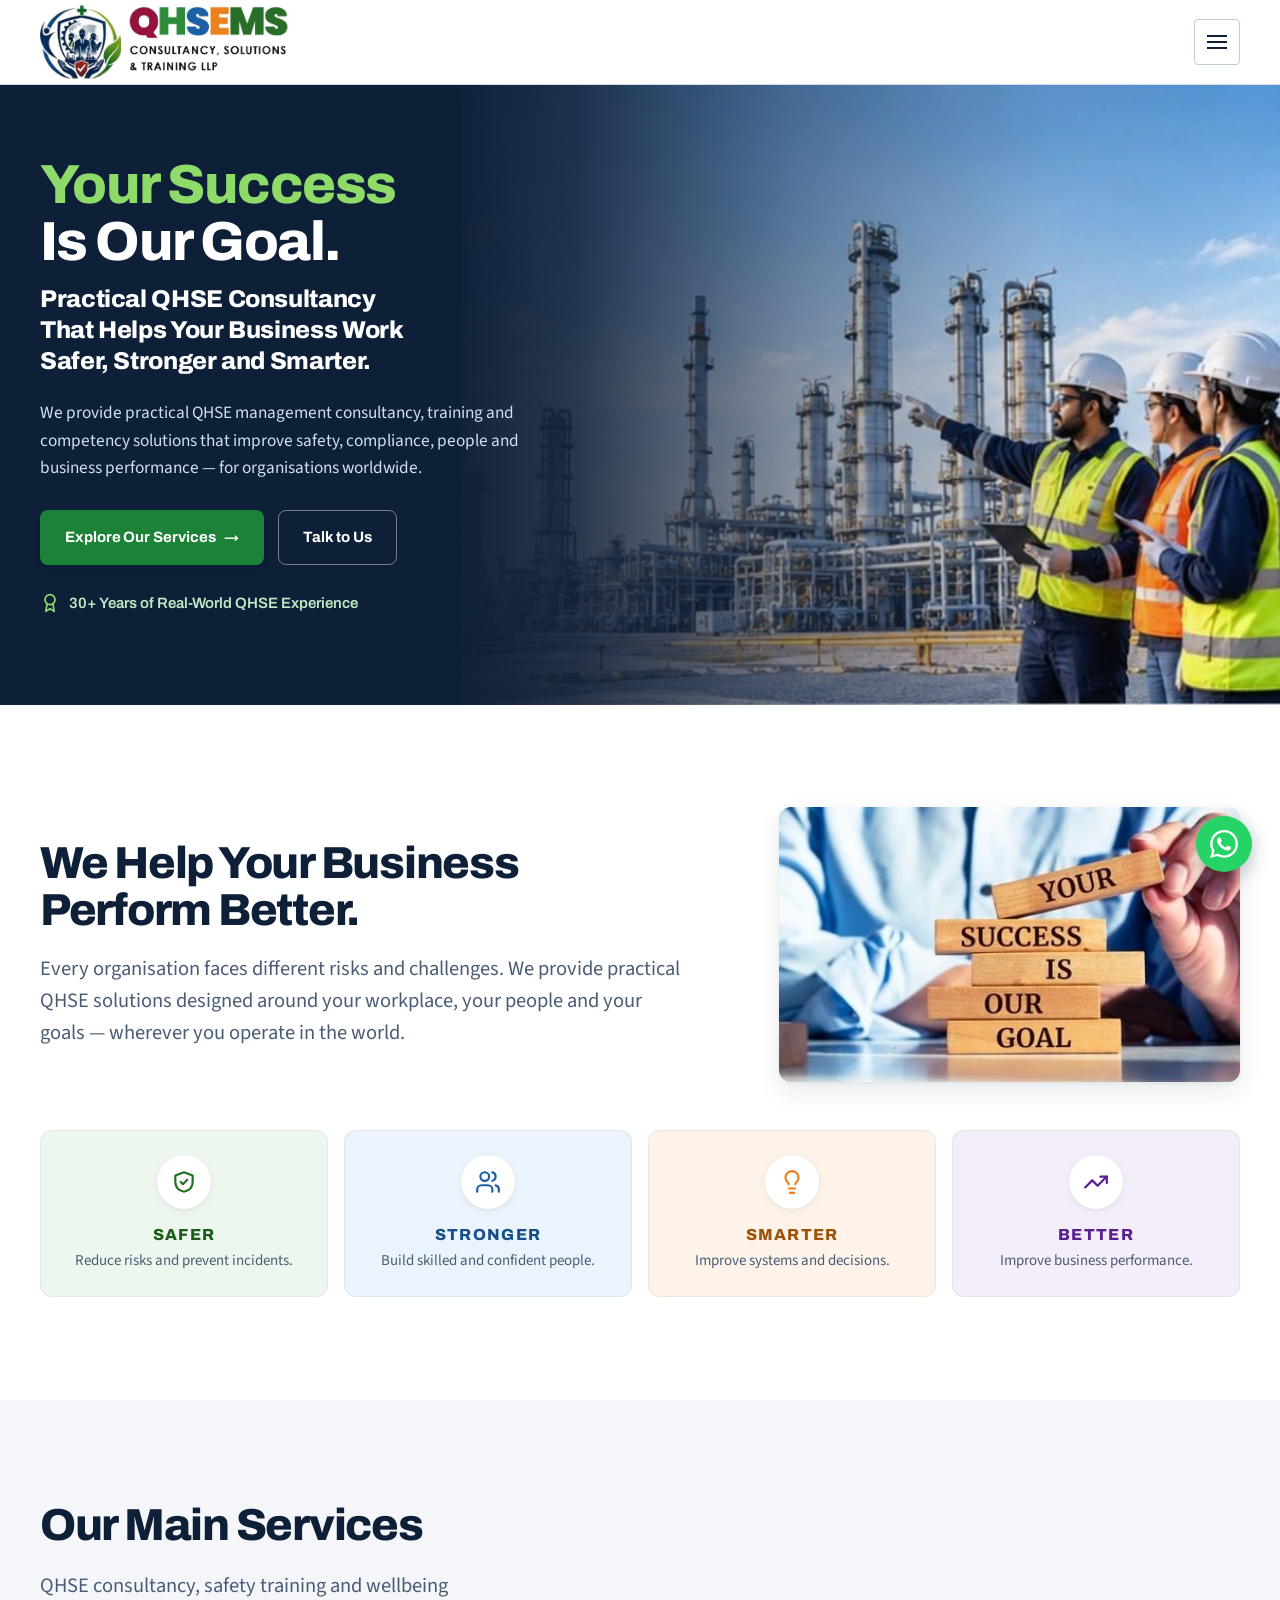
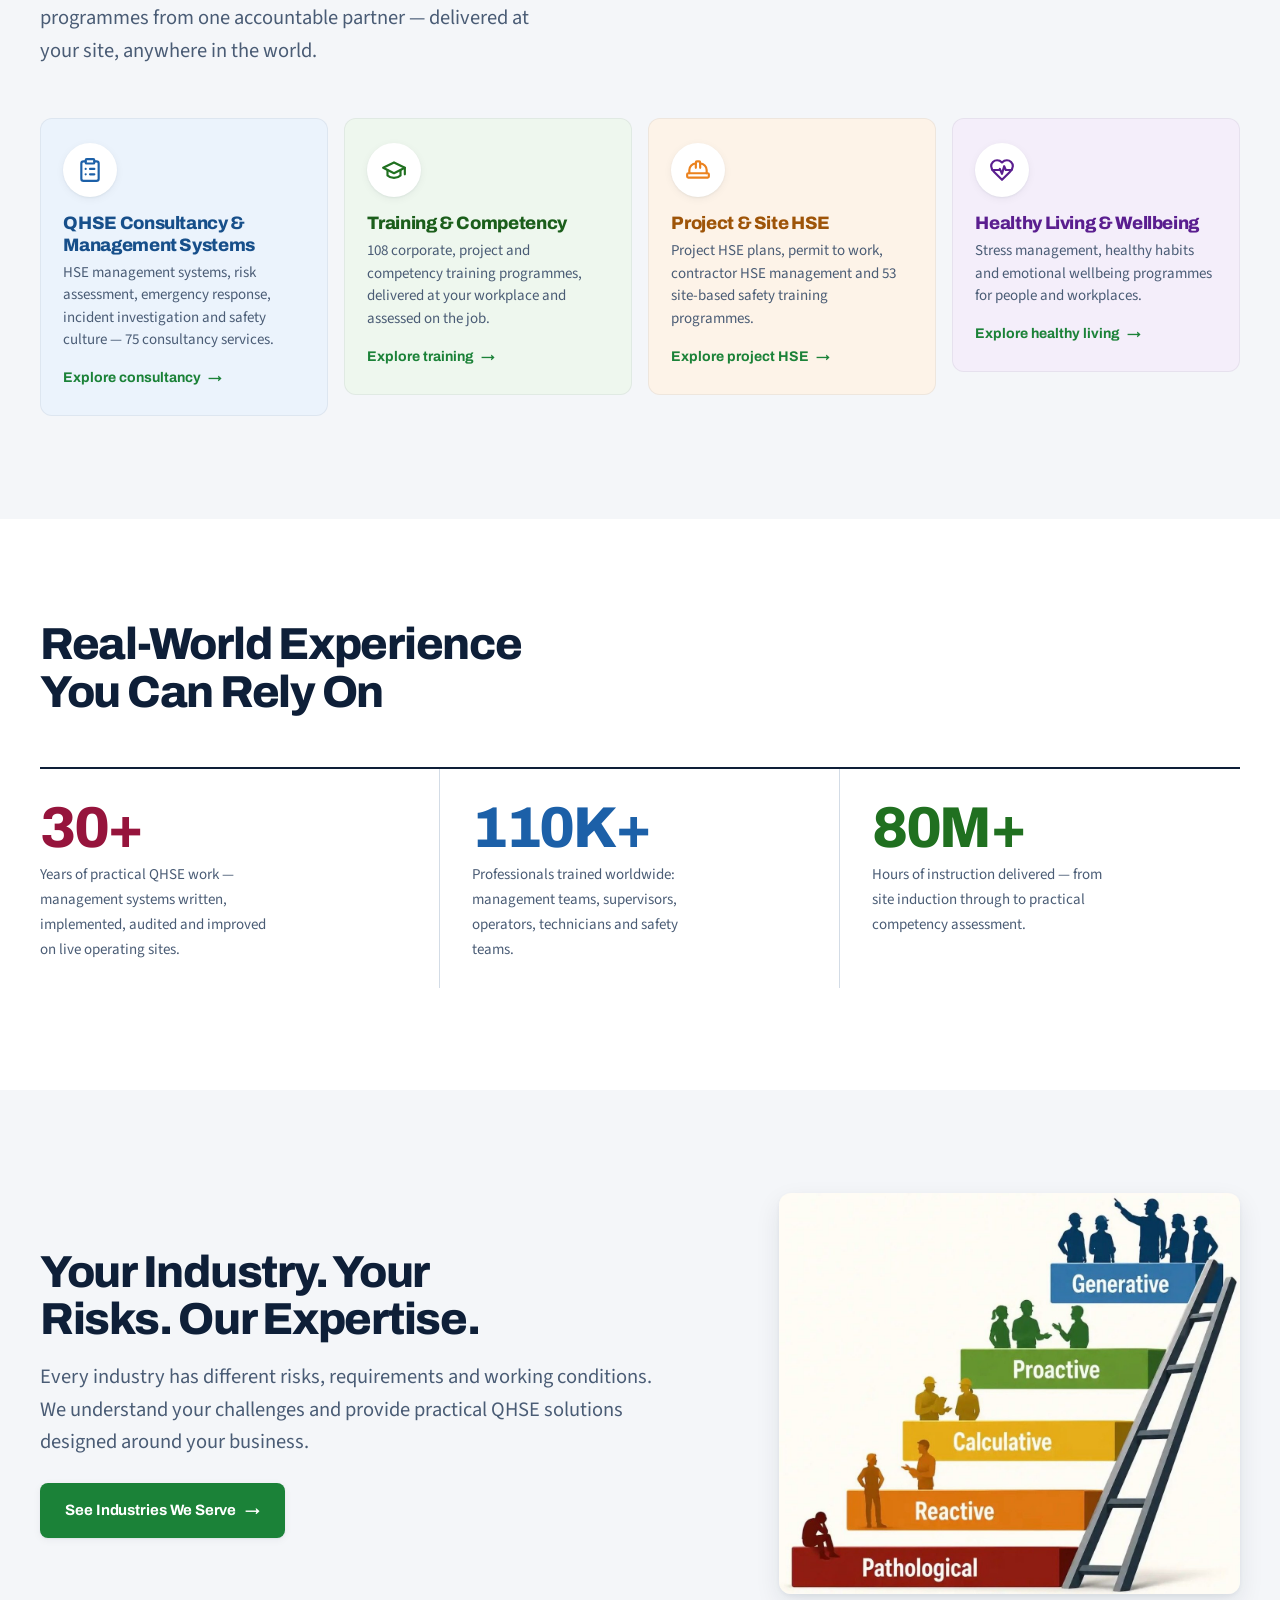
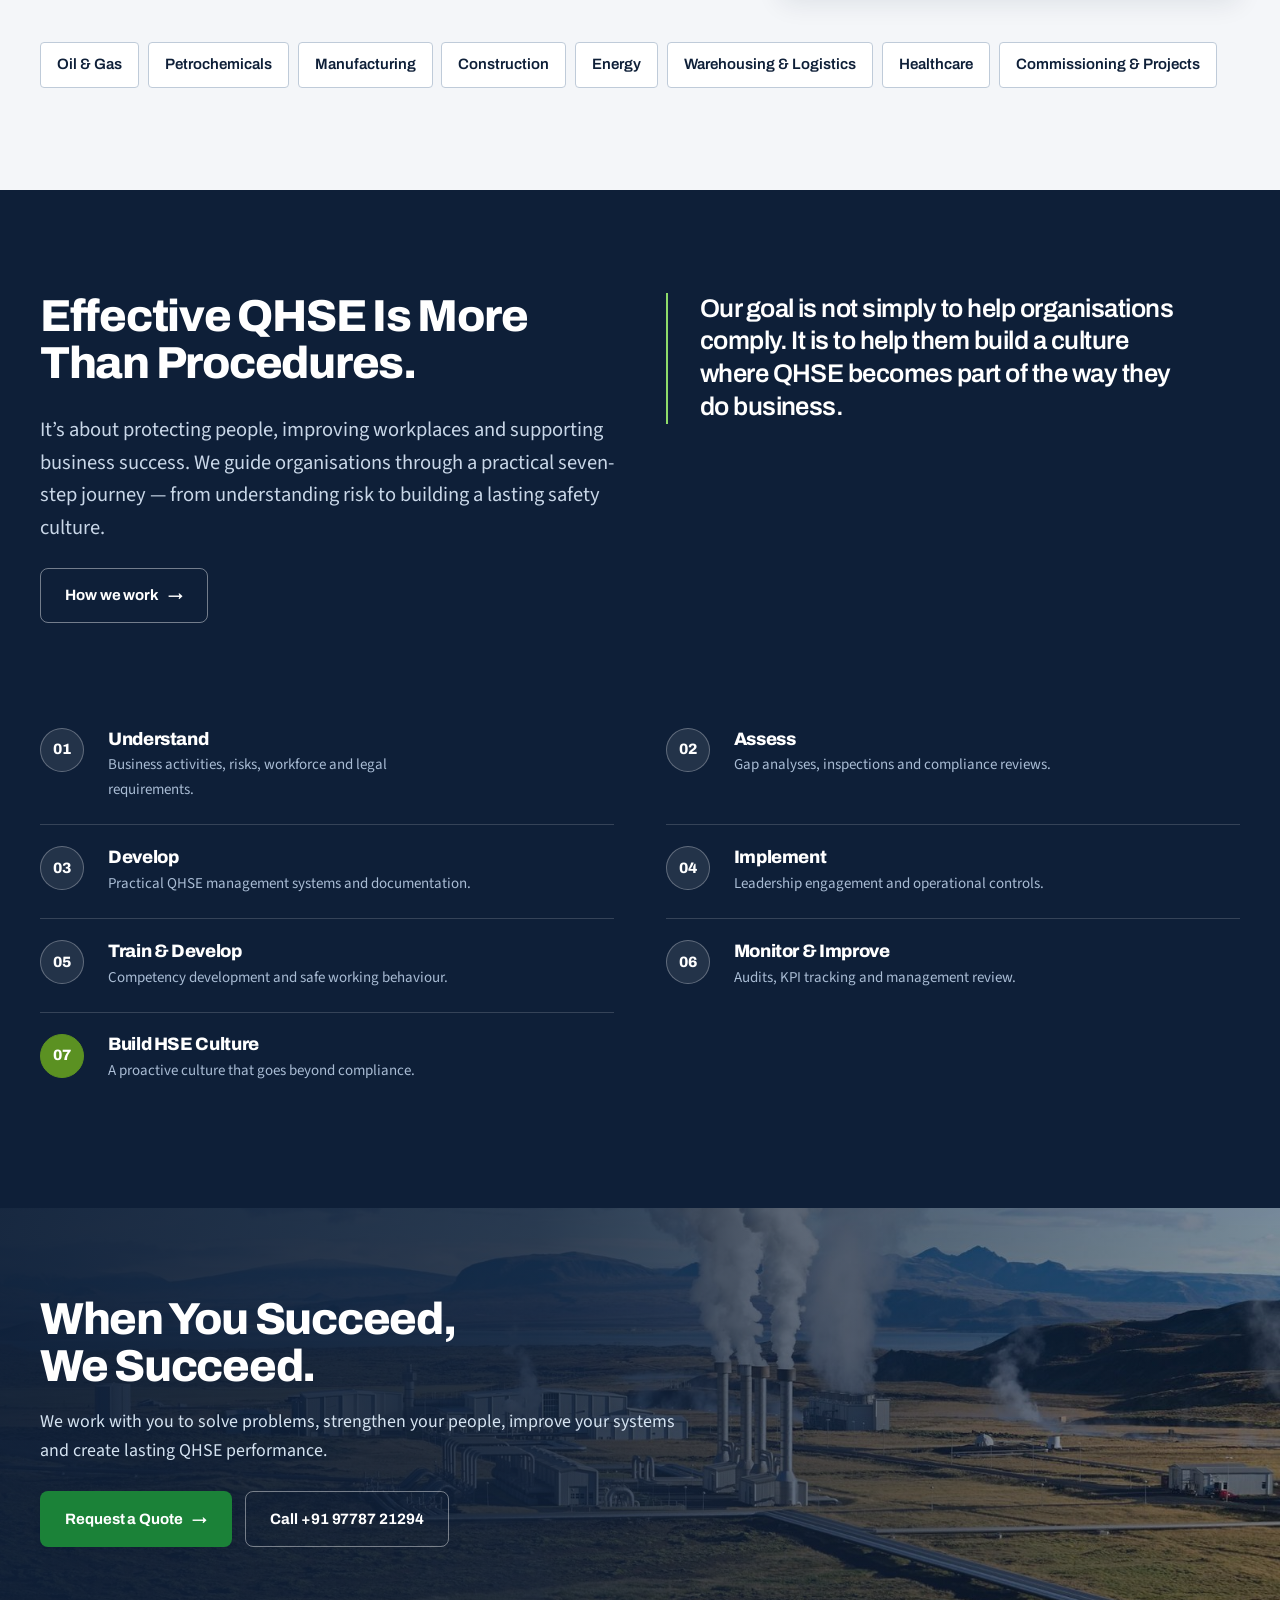
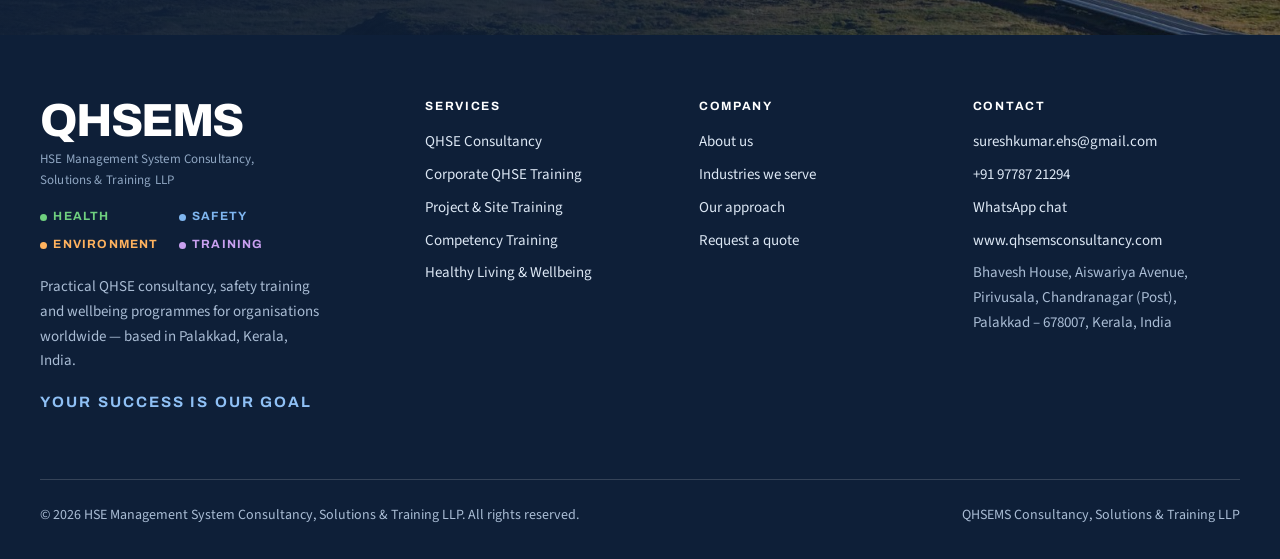
==== commit 4bf207e7: "Re-target the site from India to worldwide - Titles, meta descriptions and body copy now say worldwi" ====
--- a/index.html
+++ b/index.html
@@ -3,16 +3,16 @@
 <head>
 <meta charset="utf-8">
 <meta name="viewport" content="width=device-width, initial-scale=1">
-<title>QHSEMS | QHSE Consultancy &amp; Safety Training Company in India</title>
-<meta name="description" content="QHSE consultancy, onsite safety training and wellbeing programmes for organisations across India. 30+ years of experience and 110,000+ professionals trained.">
+<title>QHSEMS | Global QHSE Consultancy &amp; Safety Training Company</title>
+<meta name="description" content="QHSE consultancy, onsite safety training and wellbeing programmes for organisations worldwide. 30+ years of experience and 110,000+ professionals trained.">
 <link rel="icon" href="assets/img/favicon.png" type="image/png">
 <link rel="canonical" href="https://www.qhsemsconsultancy.com/">
 <meta property="og:type" content="website">
 <meta property="og:site_name" content="QHSEMS">
 <meta property="og:locale" content="en_IN">
 <meta property="og:url" content="https://www.qhsemsconsultancy.com/">
-<meta property="og:title" content="QHSEMS | QHSE Consultancy &amp; Safety Training Company in India">
-<meta property="og:description" content="QHSE consultancy, onsite safety training and wellbeing programmes for organisations across India. 30+ years of experience and 110,000+ professionals trained.">
+<meta property="og:title" content="QHSEMS | Global QHSE Consultancy &amp; Safety Training Company">
+<meta property="og:description" content="QHSE consultancy, onsite safety training and wellbeing programmes for organisations worldwide. 30+ years of experience and 110,000+ professionals trained.">
 <meta property="og:image" content="https://www.qhsemsconsultancy.com/assets/img/og-image.jpg">
 <meta property="og:image:width" content="1200">
 <meta property="og:image:height" content="630">
@@ -32,7 +32,7 @@
    "url": "https://www.qhsemsconsultancy.com/",
    "logo": "https://www.qhsemsconsultancy.com/assets/img/qhsems-emblem.png",
    "image": "https://www.qhsemsconsultancy.com/assets/img/og-image.jpg",
-   "description": "Practical QHSE management system consultancy, onsite safety training and wellbeing programmes for organisations across India, with 30+ years of real-world experience in oil & gas, petrochemicals, manufacturing, construction, energy, warehousing and healthcare.",
+   "description": "Practical QHSE management system consultancy, onsite safety training and wellbeing programmes for organisations worldwide, with 30+ years of real-world experience in oil & gas, petrochemicals, manufacturing, construction, energy, warehousing and healthcare.",
    "slogan": "Your Success Is Our Goal.",
    "telephone": "+91-97787-21294",
    "email": "sureshkumar.ehs@gmail.com",
@@ -45,8 +45,8 @@
     "addressCountry": "IN"
    },
    "areaServed": {
-    "@type": "Country",
-    "name": "India"
+    "@type": "Place",
+    "name": "Worldwide"
    },
    "knowsAbout": [
     "QHSE consultancy",
@@ -159,7 +159,7 @@
     <div class="wrap">
       <div class="phero__inner">
         <h1><em>Your Success</em> Is Our Goal.<span class="phero__h1sub">Practical QHSE Consultancy That Helps Your Business Work Safer, Stronger and Smarter.</span></h1>
-        <p class="phero__lead">We provide practical QHSE management consultancy, training and competency solutions that improve safety, compliance, people and business performance &mdash; for organisations across India.</p>
+        <p class="phero__lead">We provide practical QHSE management consultancy, training and competency solutions that improve safety, compliance, people and business performance &mdash; for organisations worldwide.</p>
         <div class="phero__actions">
           <a class="btn btn--primary" href="#services">Explore Our Services <span class="btn__arrow" aria-hidden="true">&rarr;</span></a>
           <a class="btn btn--on-ink" href="contact.html">Talk to Us</a>
@@ -175,7 +175,7 @@
       <div class="split-head reveal">
         <div>
           <h2>We Help Your Business Perform Better.</h2>
-          <p class="lede">Every organisation faces different risks and challenges. We provide practical QHSE solutions designed around your workplace, your people and your goals &mdash; wherever you operate in India.</p>
+          <p class="lede">Every organisation faces different risks and challenges. We provide practical QHSE solutions designed around your workplace, your people and your goals &mdash; wherever you operate in the world.</p>
         </div>
         <img class="media" src="assets/img/success-goal.jpg" alt="Wooden blocks stacked to read: Your success is our goal" width="436" height="260" loading="lazy">
       </div>
@@ -209,7 +209,7 @@
     <div class="wrap">
       <div class="section-head reveal">
         <h2>Our Main Services</h2>
-        <p class="lede">QHSE consultancy, safety training and wellbeing programmes from one accountable partner &mdash; delivered at your site, anywhere in India.</p>
+        <p class="lede">QHSE consultancy, safety training and wellbeing programmes from one accountable partner &mdash; delivered at your site, anywhere in the world.</p>
       </div>
       <ul class="icards">
         <li style="list-style:none;margin:0"><a class="icard t-blue  reveal" href="consultancy.html">
@@ -356,7 +356,7 @@
           <li style="--c:#FFB25E">Environment</li>
           <li style="--c:#C9A0F0">Training</li>
         </ul>
-        <p>Practical QHSE consultancy, safety training and wellbeing programmes for organisations across India &mdash; based in Palakkad, Kerala.</p>
+        <p>Practical QHSE consultancy, safety training and wellbeing programmes for organisations worldwide &mdash; based in Palakkad, Kerala, India.</p>
         <p class="footer-tag">Your Success Is Our Goal</p>
       </div>
       <div class="footer-col">
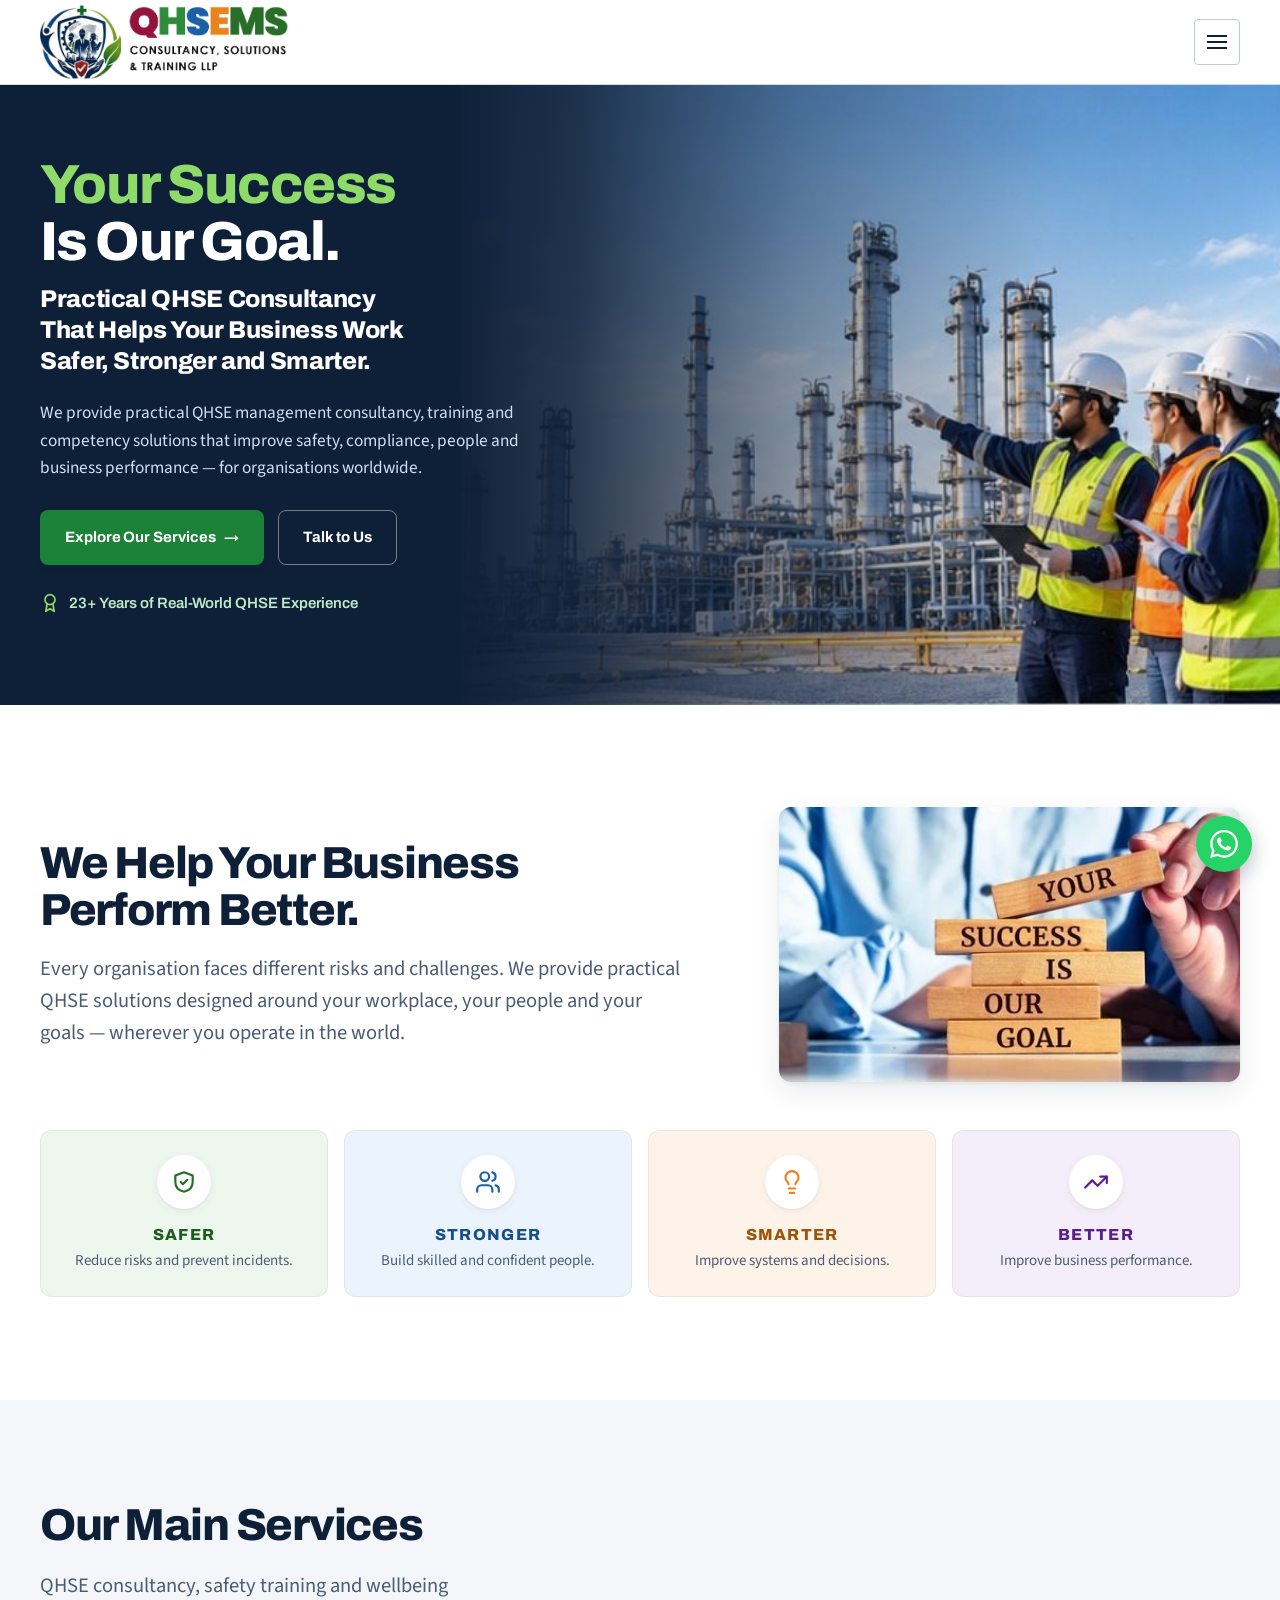
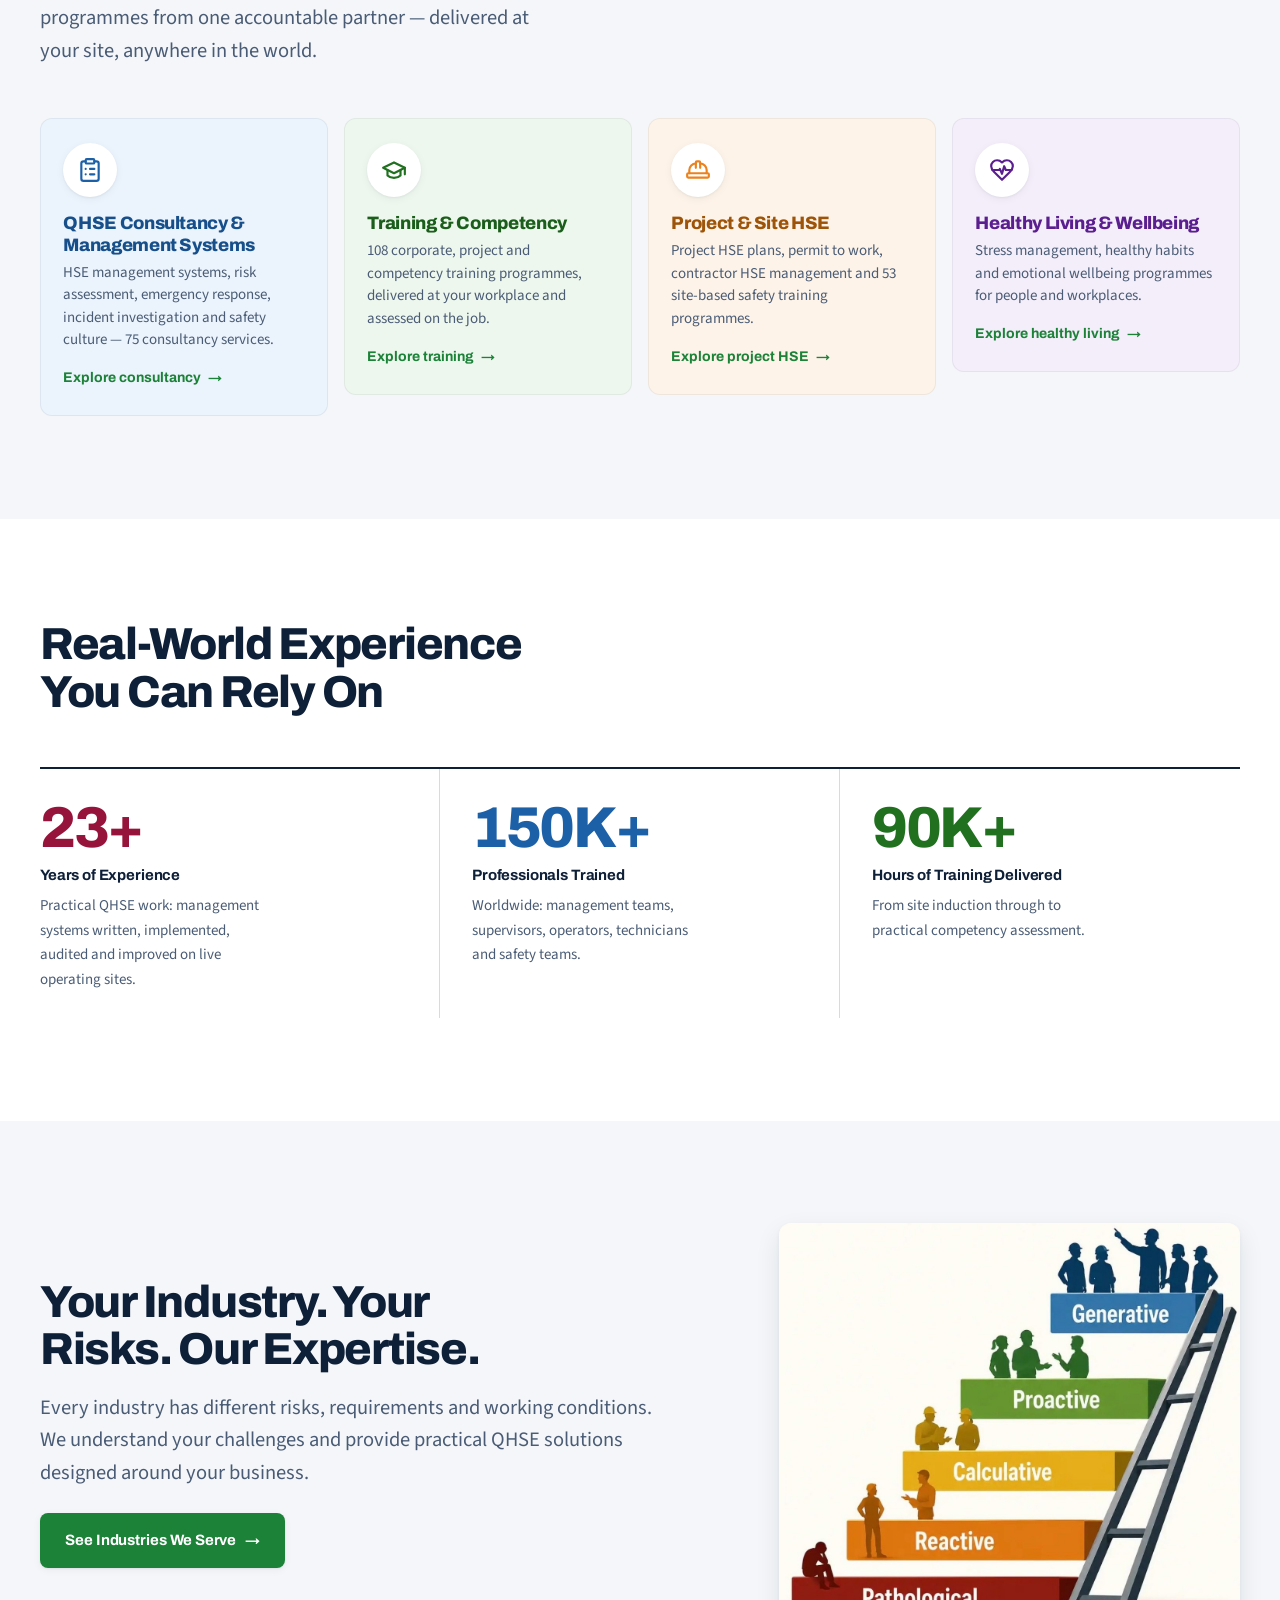
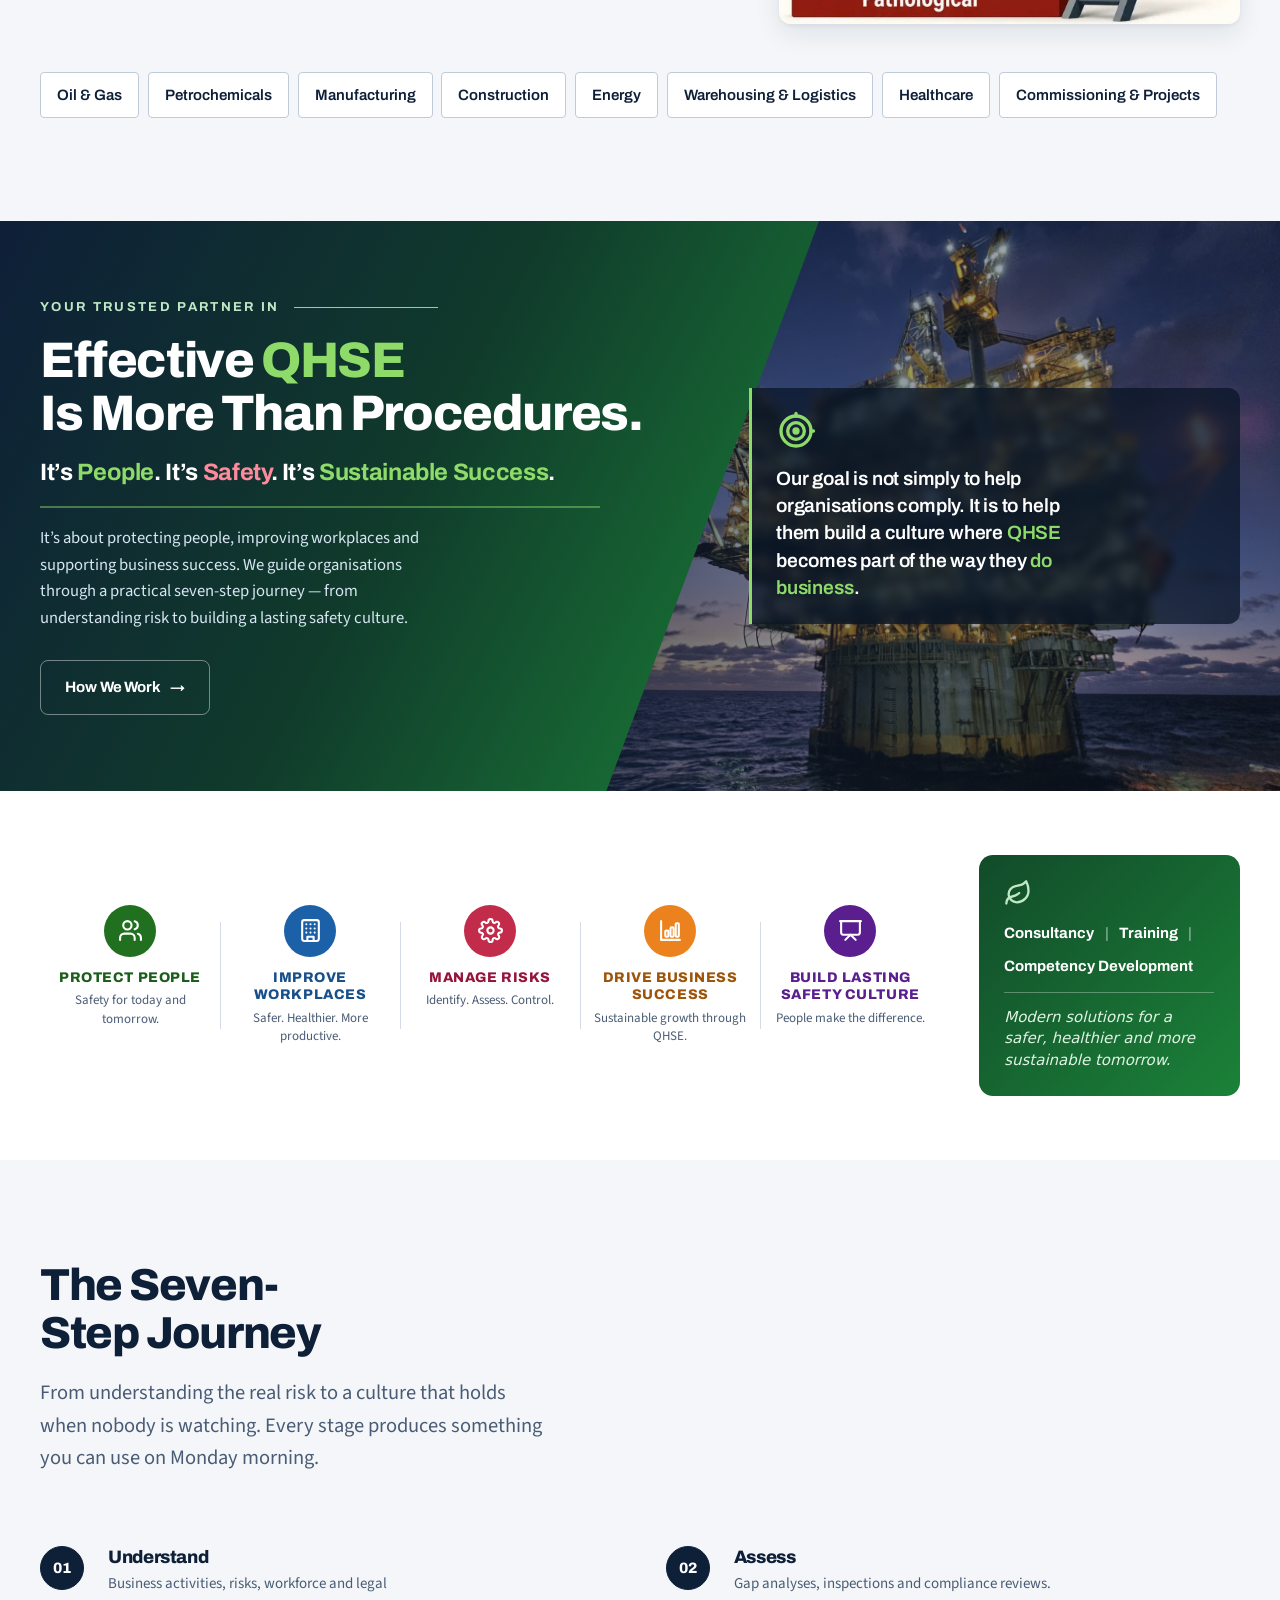
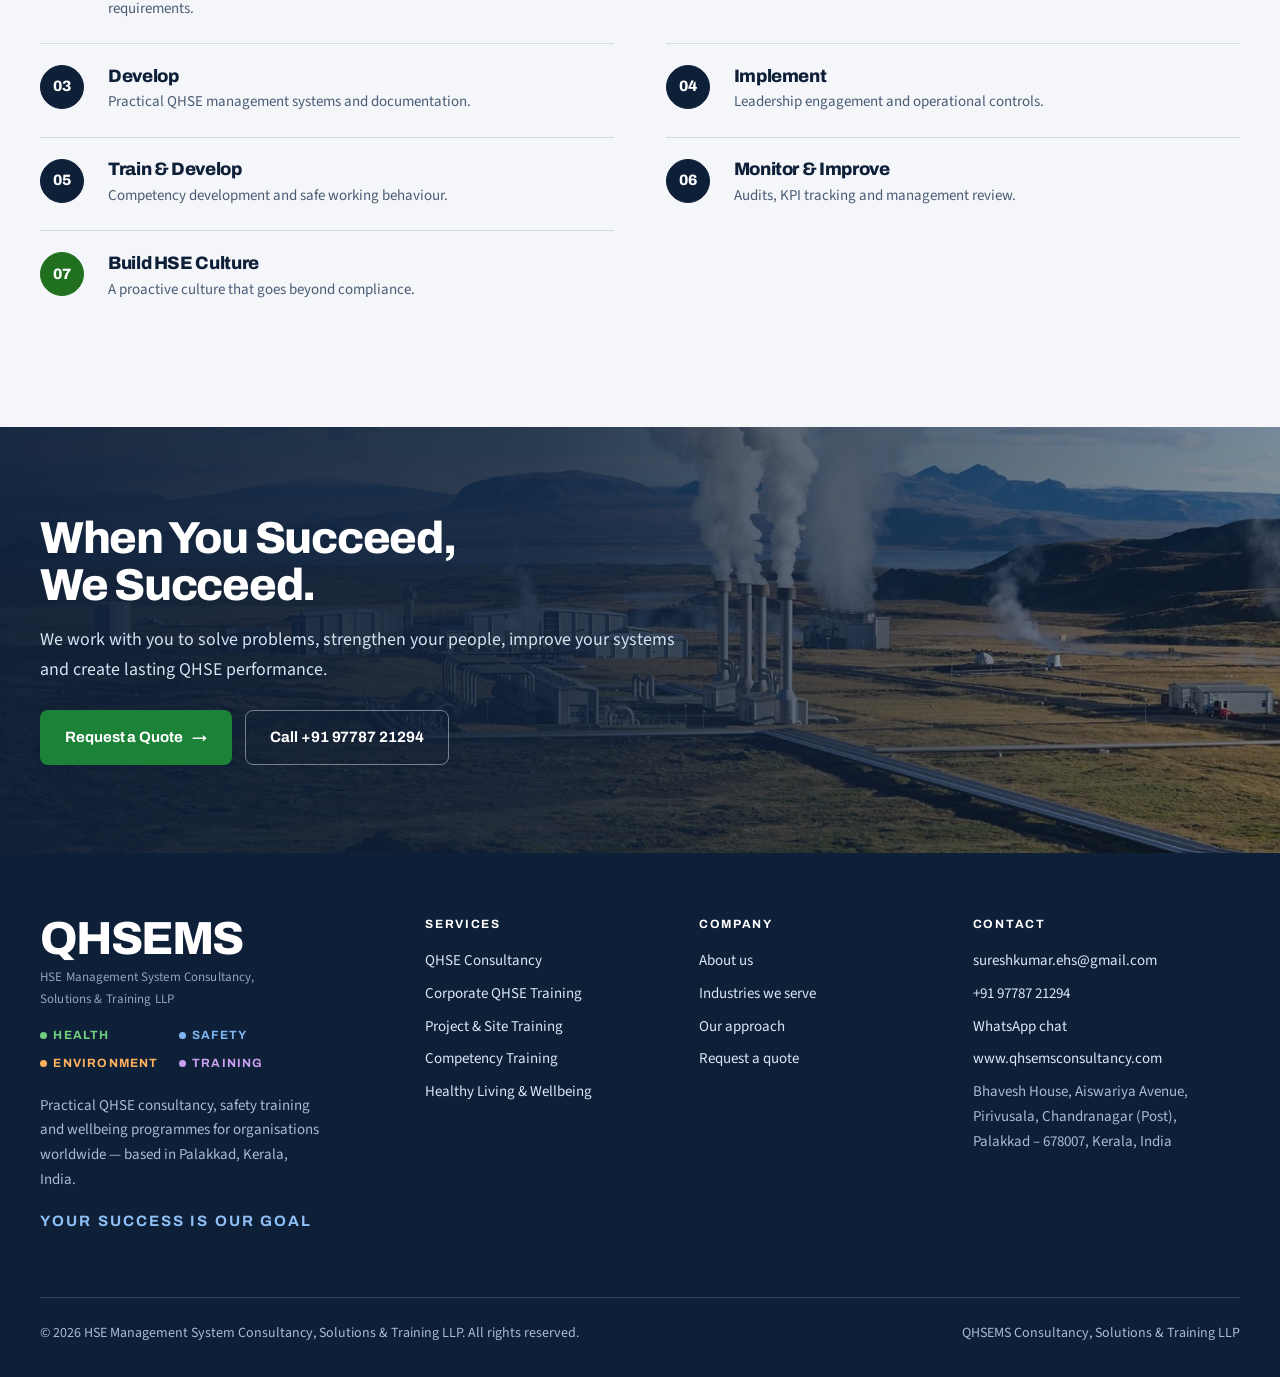
==== commit f76b603b: "Update track-record numbers, rebuild the QHSE band, add a business card - Numbers now read 23+ Years" ====
--- a/index.html
+++ b/index.html
@@ -4,7 +4,7 @@
 <meta charset="utf-8">
 <meta name="viewport" content="width=device-width, initial-scale=1">
 <title>QHSEMS | Global QHSE Consultancy &amp; Safety Training Company</title>
-<meta name="description" content="QHSE consultancy, onsite safety training and wellbeing programmes for organisations worldwide. 30+ years of experience and 110,000+ professionals trained.">
+<meta name="description" content="QHSE consultancy, onsite safety training and wellbeing programmes for organisations worldwide. 23+ years of experience and 150,000+ professionals trained.">
 <link rel="icon" href="assets/img/favicon.png" type="image/png">
 <link rel="canonical" href="https://www.qhsemsconsultancy.com/">
 <meta property="og:type" content="website">
@@ -12,7 +12,7 @@
 <meta property="og:locale" content="en_IN">
 <meta property="og:url" content="https://www.qhsemsconsultancy.com/">
 <meta property="og:title" content="QHSEMS | Global QHSE Consultancy &amp; Safety Training Company">
-<meta property="og:description" content="QHSE consultancy, onsite safety training and wellbeing programmes for organisations worldwide. 30+ years of experience and 110,000+ professionals trained.">
+<meta property="og:description" content="QHSE consultancy, onsite safety training and wellbeing programmes for organisations worldwide. 23+ years of experience and 150,000+ professionals trained.">
 <meta property="og:image" content="https://www.qhsemsconsultancy.com/assets/img/og-image.jpg">
 <meta property="og:image:width" content="1200">
 <meta property="og:image:height" content="630">
@@ -32,7 +32,7 @@
    "url": "https://www.qhsemsconsultancy.com/",
    "logo": "https://www.qhsemsconsultancy.com/assets/img/qhsems-emblem.png",
    "image": "https://www.qhsemsconsultancy.com/assets/img/og-image.jpg",
-   "description": "Practical QHSE management system consultancy, onsite safety training and wellbeing programmes for organisations worldwide, with 30+ years of real-world experience in oil & gas, petrochemicals, manufacturing, construction, energy, warehousing and healthcare.",
+   "description": "Practical QHSE management system consultancy, onsite safety training and wellbeing programmes for organisations worldwide, with 23+ years of real-world experience in oil & gas, petrochemicals, manufacturing, construction, energy, warehousing and healthcare.",
    "slogan": "Your Success Is Our Goal.",
    "telephone": "+91-97787-21294",
    "email": "sureshkumar.ehs@gmail.com",
@@ -164,7 +164,7 @@
           <a class="btn btn--primary" href="#services">Explore Our Services <span class="btn__arrow" aria-hidden="true">&rarr;</span></a>
           <a class="btn btn--on-ink" href="contact.html">Talk to Us</a>
         </div>
-        <p class="phero__badge"><svg viewBox="0 0 24 24" fill="none" stroke="currentColor" stroke-width="2" stroke-linecap="round" stroke-linejoin="round" aria-hidden="true" focusable="false"><circle cx="12" cy="8" r="6"/><path d="M15.48 12.89 17 22l-5-3-5 3 1.52-9.11"/></svg> 30+ Years of Real-World QHSE Experience</p>
+        <p class="phero__badge"><svg viewBox="0 0 24 24" fill="none" stroke="currentColor" stroke-width="2" stroke-linecap="round" stroke-linejoin="round" aria-hidden="true" focusable="false"><circle cx="12" cy="8" r="6"/><path d="M15.48 12.89 17 22l-5-3-5 3 1.52-9.11"/></svg> 23+ Years of Real-World QHSE Experience</p>
       </div>
     </div>
   </section>
@@ -263,16 +263,19 @@
       </div>
       <div class="record">
         <div class="record__item reveal">
-          <span class="record__n">30+</span>
-          <p>Years of practical QHSE work — management systems written, implemented, audited and improved on live operating sites.</p>
+          <span class="record__n">23+</span>
+          <p class="record__label">Years of Experience</p>
+          <p>Practical QHSE work: management systems written, implemented, audited and improved on live operating sites.</p>
         </div>
         <div class="record__item reveal">
-          <span class="record__n">110K+</span>
-          <p>Professionals trained worldwide: management teams, supervisors, operators, technicians and safety teams.</p>
+          <span class="record__n">150K+</span>
+          <p class="record__label">Professionals Trained</p>
+          <p>Worldwide: management teams, supervisors, operators, technicians and safety teams.</p>
         </div>
         <div class="record__item reveal">
-          <span class="record__n">80M+</span>
-          <p>Hours of instruction delivered — from site induction through to practical competency assessment.</p>
+          <span class="record__n">90K+</span>
+          <p class="record__label">Hours of Training Delivered</p>
+          <p>From site induction through to practical competency assessment.</p>
         </div>
       </div>
 
@@ -304,19 +307,73 @@
   </section>
 
   <!-- ============ APPROACH ============ -->
-  <section class="section section--ink">
-    <div class="wrap">
-      <div class="two-col" style="align-items:start">
-        <div class="reveal">
-          <h2>Effective QHSE Is More Than Procedures.</h2>
-          <p class="lede">It&rsquo;s about protecting people, improving workplaces and supporting business success. We guide organisations through a practical seven-step journey &mdash; from understanding risk to building a lasting safety culture.</p>
-          <p style="margin-top:1.5rem"><a class="btn btn--on-ink" href="about.html#approach">How we work <span class="btn__arrow" aria-hidden="true">&rarr;</span></a></p>
-        </div>
-        <div class="reveal">
-          <p class="quote">Our goal is not simply to help organisations comply. It is to help them build a culture where QHSE becomes part of the way they do business.</p>
-        </div>
-      </div>
-      <ol class="rail" style="margin-top:clamp(2.5rem,5vw,4rem)">
+  <section class="qband">
+    <img class="qband__img" src="assets/img/band-platform-lights.jpg" alt="" width="1600" height="1200" loading="lazy">
+    <div class="wrap">
+      <div class="qband__grid">
+        <div class="qband__text">
+          <span class="qband__eyebrow">Your trusted partner in</span>
+          <h2>Effective <em>QHSE</em><br>Is More Than Procedures.</h2>
+          <p class="qband__tag">It&rsquo;s <b class="is-green">People</b>. It&rsquo;s <b class="is-red">Safety</b>. It&rsquo;s <b class="is-green">Sustainable Success</b>.</p>
+          <p class="qband__lead">It&rsquo;s about protecting people, improving workplaces and supporting business success. We guide organisations through a practical seven-step journey &mdash; from understanding risk to building a lasting safety culture.</p>
+          <a class="btn btn--on-ink" href="about.html#approach">How We Work <span class="btn__arrow" aria-hidden="true">&rarr;</span></a>
+        </div>
+        <aside class="qcard">
+          <span class="qcard__icon"><svg viewBox="0 0 24 24" fill="none" stroke="currentColor" stroke-width="2" stroke-linecap="round" stroke-linejoin="round" aria-hidden="true" focusable="false"><circle cx="12" cy="12" r="9"/><circle cx="12" cy="12" r="5"/><circle cx="12" cy="12" r="1.2" fill="currentColor"/><path d="M12 3V1.5"/><path d="M21 12h1.5"/></svg></span>
+          <p>Our goal is not simply to help organisations comply. It is to help them build a culture where <em>QHSE</em> becomes part of the way they <em>do business</em>.</p>
+        </aside>
+      </div>
+    </div>
+  </section>
+
+  <!-- ============ FIVE PILLARS ============ -->
+  <section class="section section--tight">
+    <div class="wrap">
+      <div class="pillars-row">
+        <ul class="pillars">
+          <li class="pillar t-green reveal">
+            <span class="pillar__icon"><svg viewBox="0 0 24 24" fill="none" stroke="currentColor" stroke-width="2" stroke-linecap="round" stroke-linejoin="round" aria-hidden="true" focusable="false"><path d="M16 21v-2a4 4 0 0 0-4-4H6a4 4 0 0 0-4 4v2"/><circle cx="9" cy="7" r="4"/><path d="M22 21v-2a4 4 0 0 0-3-3.87"/><path d="M16 3.13a4 4 0 0 1 0 7.75"/></svg></span>
+            <h3>Protect People</h3>
+            <p>Safety for today and tomorrow.</p>
+          </li>
+          <li class="pillar t-blue reveal">
+            <span class="pillar__icon"><svg viewBox="0 0 24 24" fill="none" stroke="currentColor" stroke-width="2" stroke-linecap="round" stroke-linejoin="round" aria-hidden="true" focusable="false"><rect x="4" y="2" width="16" height="20" rx="2"/><path d="M9 22v-4h6v4"/><path d="M8 6h.01"/><path d="M12 6h.01"/><path d="M16 6h.01"/><path d="M8 10h.01"/><path d="M12 10h.01"/><path d="M16 10h.01"/><path d="M8 14h.01"/><path d="M12 14h.01"/><path d="M16 14h.01"/></svg></span>
+            <h3>Improve Workplaces</h3>
+            <p>Safer. Healthier. More productive.</p>
+          </li>
+          <li class="pillar t-red reveal">
+            <span class="pillar__icon"><svg viewBox="0 0 24 24" fill="none" stroke="currentColor" stroke-width="2" stroke-linecap="round" stroke-linejoin="round" aria-hidden="true" focusable="false"><circle cx="12" cy="12" r="3"/><path d="M19.4 15a1.65 1.65 0 0 0 .33 1.82l.06.06a2 2 0 1 1-2.83 2.83l-.06-.06a1.65 1.65 0 0 0-1.82-.33 1.65 1.65 0 0 0-1 1.51V21a2 2 0 1 1-4 0v-.09A1.65 1.65 0 0 0 9 19.4a1.65 1.65 0 0 0-1.82.33l-.06.06a2 2 0 1 1-2.83-2.83l.06-.06a1.65 1.65 0 0 0 .33-1.82 1.65 1.65 0 0 0-1.51-1H3a2 2 0 1 1 0-4h.09A1.65 1.65 0 0 0 4.6 9a1.65 1.65 0 0 0-.33-1.82l-.06-.06a2 2 0 1 1 2.83-2.83l.06.06a1.65 1.65 0 0 0 1.82.33H9a1.65 1.65 0 0 0 1-1.51V3a2 2 0 1 1 4 0v.09a1.65 1.65 0 0 0 1 1.51 1.65 1.65 0 0 0 1.82-.33l.06-.06a2 2 0 1 1 2.83 2.83l-.06.06a1.65 1.65 0 0 0-.33 1.82V9a1.65 1.65 0 0 0 1.51 1H21a2 2 0 1 1 0 4h-.09a1.65 1.65 0 0 0-1.51 1Z"/></svg></span>
+            <h3>Manage Risks</h3>
+            <p>Identify. Assess. Control.</p>
+          </li>
+          <li class="pillar t-orange reveal">
+            <span class="pillar__icon"><svg viewBox="0 0 24 24" fill="none" stroke="currentColor" stroke-width="2" stroke-linecap="round" stroke-linejoin="round" aria-hidden="true" focusable="false"><path d="M3 3v18h18"/><rect x="7" y="12" width="3" height="6" rx="1"/><rect x="12" y="9" width="3" height="9" rx="1"/><rect x="17" y="5" width="3" height="13" rx="1"/></svg></span>
+            <h3>Drive Business Success</h3>
+            <p>Sustainable growth through QHSE.</p>
+          </li>
+          <li class="pillar t-purple reveal">
+            <span class="pillar__icon"><svg viewBox="0 0 24 24" fill="none" stroke="currentColor" stroke-width="2" stroke-linecap="round" stroke-linejoin="round" aria-hidden="true" focusable="false"><path d="M2 3h20"/><path d="M21 3v11a2 2 0 0 1-2 2H5a2 2 0 0 1-2-2V3"/><path d="m7 21 5-5 5 5"/></svg></span>
+            <h3>Build Lasting Safety Culture</h3>
+            <p>People make the difference.</p>
+          </li>
+        </ul>
+        <aside class="pillars-aside reveal">
+          <span class="pillars-aside__icon"><svg viewBox="0 0 24 24" fill="none" stroke="currentColor" stroke-width="2" stroke-linecap="round" stroke-linejoin="round" aria-hidden="true" focusable="false"><path d="M11 20A7 7 0 0 1 9.8 6.1C15.5 5 17 4.48 19 2c1 2 2 4.18 2 8 0 5.5-4.78 10-10 10Z"/><path d="M2 21c0-3 1.85-5.36 5.08-6C9.5 14.52 12 13 13 12"/></svg></span>
+          <p class="pillars-aside__links"><a href="consultancy.html">Consultancy</a><span aria-hidden="true">|</span><a href="training.html">Training</a><span aria-hidden="true">|</span><a href="training.html#craft">Competency Development</a></p>
+          <p class="pillars-aside__tag">Modern solutions for a safer, healthier and more sustainable tomorrow.</p>
+        </aside>
+      </div>
+    </div>
+  </section>
+
+  <!-- ============ SEVEN STEPS ============ -->
+  <section class="section section--surface" id="seven-steps">
+    <div class="wrap">
+      <div class="section-head reveal">
+        <h2>The Seven-Step Journey</h2>
+        <p class="lede">From understanding the real risk to a culture that holds when nobody is watching. Every stage produces something you can use on Monday morning.</p>
+      </div>
+      <ol class="rail rail--light">
         <li class="reveal"><h3>Understand</h3><p>Business activities, risks, workforce and legal requirements.</p></li>
         <li class="reveal"><h3>Assess</h3><p>Gap analyses, inspections and compliance reviews.</p></li>
         <li class="reveal"><h3>Develop</h3><p>Practical QHSE management systems and documentation.</p></li>
--- a/assets/css/site.css
+++ b/assets/css/site.css
@@ -237,6 +237,11 @@
 .record__item:nth-child(2) .record__n{ color:var(--safety); }
 .record__item:nth-child(3) .record__n{ color:var(--health); }
 .record__item p{ margin:0; font-size:.9375rem; color:var(--muted); max-width:34ch; }
+.record__label{
+  font-family:var(--display); font-weight:700; font-size:1.0625rem;
+  color:var(--ink) !important; letter-spacing:-.01em; margin-bottom:.35rem !important;
+}
+.section--ink .record__label{ color:#fff !important; }
 .section--ink .record{ border-top-color:rgba(255,255,255,.5); }
 .section--ink .record__item{ border-color:var(--rule-ink); }
 .section--ink .record__item p{ color:var(--on-ink-mut); }
@@ -834,7 +839,160 @@
 .track h3{ font-size:1.125rem; margin-bottom:.4rem; }
 .cat-group,#catalogue{ scroll-margin-top:calc(var(--header-h) + 5.5rem); }
 
-/* WhatsApp chat button: sits under the mobile nav (90), scrim (110) and enquiry panel (120). */
+/* ---------- qband: "Effective QHSE is more than procedures" (client reference 2026-10-01) ---------- */
+.qband{ position:relative; overflow:hidden; isolation:isolate; background:var(--ink); color:#fff; }
+.qband__img{
+  position:absolute; top:0; right:0; bottom:0; z-index:-3;
+  width:62%; height:100%; object-fit:cover; object-position:center 55%;
+}
+/* darkens the photo just enough for the quote card to sit on it */
+.qband::after{
+  content:""; position:absolute; inset:0; z-index:-2; pointer-events:none;
+  background:linear-gradient(90deg, rgba(14,31,56,.75) 38%, rgba(14,31,56,.48) 62%, rgba(14,31,56,.3) 100%);
+}
+/* the navy-to-green panel with the diagonal edge */
+.qband::before{
+  content:""; position:absolute; inset:0 auto 0 0; z-index:-1; width:64%;
+  background:linear-gradient(118deg, var(--ink) 0%, #103A2B 48%, #1B8238 100%);
+  clip-path:polygon(0 0, 100% 0, 74% 100%, 0 100%);
+}
+.qband__grid{
+  position:relative; display:grid; gap:clamp(1.75rem,3.5vw,3rem);
+  padding-block:clamp(3rem,6vw,4.75rem); align-items:center;
+}
+@media (min-width:980px){ .qband__grid{ grid-template-columns:1.15fr .85fr; } }
+.qband__eyebrow{
+  display:flex; align-items:center; gap:.9rem; margin-bottom:1rem;
+  font-family:var(--display); font-weight:700; font-size:.8125rem;
+  letter-spacing:.18em; text-transform:uppercase; color:#BFE8C4;
+}
+.qband__eyebrow::after{ content:""; flex:1 1 4rem; max-width:9rem; height:1px; background:var(--green-on-ink); }
+.qband h2{ color:#fff; font-size:clamp(2.1rem,3.9vw,3.25rem); line-height:1.06; margin-bottom:.35em; }
+.qband h2 em{ font-style:normal; color:var(--green-on-ink); }
+.qband__tag{
+  font-family:var(--display); font-weight:700;
+  font-size:clamp(1.1rem,1.85vw,1.5rem); line-height:1.3; letter-spacing:-.015em;
+  color:#fff; margin-bottom:1.1rem; padding-bottom:1.1rem; max-width:40ch;
+  border-bottom:2px solid rgba(142,219,106,.45);
+}
+.qband__tag .is-green{ color:var(--green-on-ink); }
+.qband__tag .is-red{ color:#FF8A9B; }
+.qband__lead{ color:#D7E6F3; font-size:clamp(1rem,1.3vw,1.125rem); line-height:1.6; max-width:50ch; margin-bottom:1.75rem; }
+
+.qcard{
+  border-left:3px solid var(--green-on-ink);
+  padding:1.4rem 1.5rem; border-radius:0 12px 12px 0;
+  background:rgba(8,20,38,.72); backdrop-filter:blur(4px);
+}
+.qcard__icon{ display:block; width:40px; height:40px; color:var(--green-on-ink); margin-bottom:.9rem; }
+.qcard__icon svg{ width:40px; height:40px; }
+.qcard p{
+  margin:0; color:#fff; font-family:var(--display); font-weight:600;
+  font-size:clamp(1.0625rem,1.5vw,1.25rem); line-height:1.42; letter-spacing:-.01em; max-width:30ch;
+}
+.qcard em{ font-style:normal; color:var(--green-on-ink); }
+@media (max-width:979px){
+  .qband__img{ width:100%; }
+  .qband::before{ width:100%; clip-path:none; opacity:.93; }
+  .qband::after{ background:rgba(14,31,56,.5); }
+}
+
+/* ---------- five pillars ---------- */
+.pillars-row{ display:grid; gap:clamp(1.5rem,3vw,2.5rem); align-items:center; }
+@media (min-width:1100px){ .pillars-row{ grid-template-columns:1.55fr .45fr; } }
+.pillars{
+  display:grid; gap:1rem 0; list-style:none; margin:0; padding:0;
+  grid-template-columns:repeat(auto-fit,minmax(min(100%,8.5rem),1fr));
+}
+.pillar{ margin:0; text-align:center; padding:0 .75rem; position:relative; }
+@media (min-width:560px){
+  .pillar + .pillar::before{ content:""; position:absolute; left:0; top:12%; bottom:12%; width:1px; background:var(--line); }
+}
+.pillar__icon{
+  width:52px; height:52px; margin:0 auto .75rem; border-radius:50%;
+  display:grid; place-items:center; background:var(--c); color:#fff;
+}
+.pillar__icon svg{ width:25px; height:25px; }
+.pillar h3{
+  font-size:.875rem; letter-spacing:.04em; text-transform:uppercase;
+  color:var(--c-ink); margin-bottom:.3rem; line-height:1.25;
+}
+.pillar p{ margin:0; font-size:.8125rem; line-height:1.45; color:var(--muted); }
+.t-red{ --c:#C32B4B; --c-ink:#96143C; --tint:#FCEDF0; }
+
+.pillars-aside{
+  padding:1.5rem 1.6rem; border-radius:14px; color:#fff;
+  background:linear-gradient(135deg,#124B2A 0%,#1B8238 100%);
+}
+.pillars-aside__icon{ display:block; width:28px; height:28px; color:#BFE8C4; margin-bottom:.85rem; }
+.pillars-aside__icon svg{ width:28px; height:28px; }
+.pillars-aside__links{
+  margin:0 0 .85rem; padding-bottom:.85rem; border-bottom:1px solid rgba(255,255,255,.3);
+  font-family:var(--display); font-weight:700; font-size:.9375rem;
+  display:flex; flex-wrap:wrap; gap:.5rem .65rem;
+}
+.pillars-aside__links a{ color:#fff; text-decoration:none; }
+.pillars-aside__links a:hover{ text-decoration:underline; text-underline-offset:3px; }
+.pillars-aside__links span{ color:rgba(255,255,255,.45); }
+.pillars-aside__tag{ margin:0; font-size:.9375rem; line-height:1.45; font-style:italic; color:#DFF3E3; }
+
+/* ---------- business card: trigger + modal ---------- */
+.card-trigger{
+  display:flex; align-items:center; gap:.9rem; width:100%; margin-top:1.5rem;
+  padding:1rem 1.15rem; text-align:left; cursor:pointer;
+  border:1px solid var(--line); border-radius:12px; background:var(--surface);
+  font-family:inherit; color:inherit;
+  transition:border-color .18s var(--ease), background-color .18s var(--ease), transform .18s var(--ease);
+}
+.card-trigger:hover{ border-color:var(--action); background:#fff; transform:translateY(-2px); }
+.card-trigger__ic{
+  flex:0 0 auto; width:44px; height:44px; border-radius:50%;
+  display:grid; place-items:center; background:var(--action); color:#fff;
+}
+.card-trigger__ic svg{ width:22px; height:22px; }
+.card-trigger b{ display:block; font-family:var(--display); font-weight:700; font-size:1rem; }
+.card-trigger small{ display:block; margin-top:.15rem; font-size:.875rem; color:var(--muted); }
+
+.cardm__scrim{
+  position:fixed; inset:0; z-index:130; background:rgba(14,31,56,.62);
+  animation:cardm-fade .2s var(--ease);
+}
+.cardm{
+  position:fixed; inset:0; z-index:131; display:grid; place-items:center;
+  padding:clamp(1rem,4vw,2.5rem); overflow-y:auto;
+}
+.cardm__box{
+  width:min(44rem,100%); background:var(--paper); border-radius:14px;
+  box-shadow:var(--shadow-lg); overflow:hidden; animation:cardm-rise .24s var(--ease);
+}
+@keyframes cardm-fade{ from{ opacity:0 } to{ opacity:1 } }
+@keyframes cardm-rise{ from{ opacity:0; transform:translateY(14px) } to{ opacity:1; transform:none } }
+@media (prefers-reduced-motion: reduce){
+  .cardm__scrim,.cardm__box{ animation:none; }
+}
+.cardm__head{
+  display:flex; align-items:center; gap:1rem;
+  padding:1.1rem 1.35rem; border-bottom:1px solid var(--line);
+}
+.cardm__head h2{ margin:0; flex:1; font-size:1.125rem; }
+.cardm__close{
+  border:none; background:none; cursor:pointer; color:var(--muted);
+  font-size:1.5rem; line-height:1; padding:.1rem .45rem; border-radius:var(--radius);
+}
+.cardm__close:hover{ color:var(--action); }
+.cardm__body{ padding:1.35rem; background:var(--surface); }
+.cardm__body img{
+  width:100%; height:auto; border-radius:10px;
+  box-shadow:var(--shadow-md); border:1px solid var(--line);
+}
+.cardm__foot{
+  display:flex; flex-wrap:wrap; gap:.7rem;
+  padding:1.1rem 1.35rem; border-top:1px solid var(--line);
+}
+.cardm__foot .btn{ flex:1 1 13rem; }
+.cardm__foot .btn svg{ width:18px; height:18px; }
+
+/* WhatsApp chat button: sits under the mobile nav (90), scrim (110), enquiry panel (120) and card modal (130). */
 .wa-float{
   position:fixed; right:clamp(1rem,3vw,1.75rem); bottom:clamp(1rem,3vw,1.75rem); z-index:80;
   width:56px; height:56px; border-radius:50%; display:grid; place-items:center;
